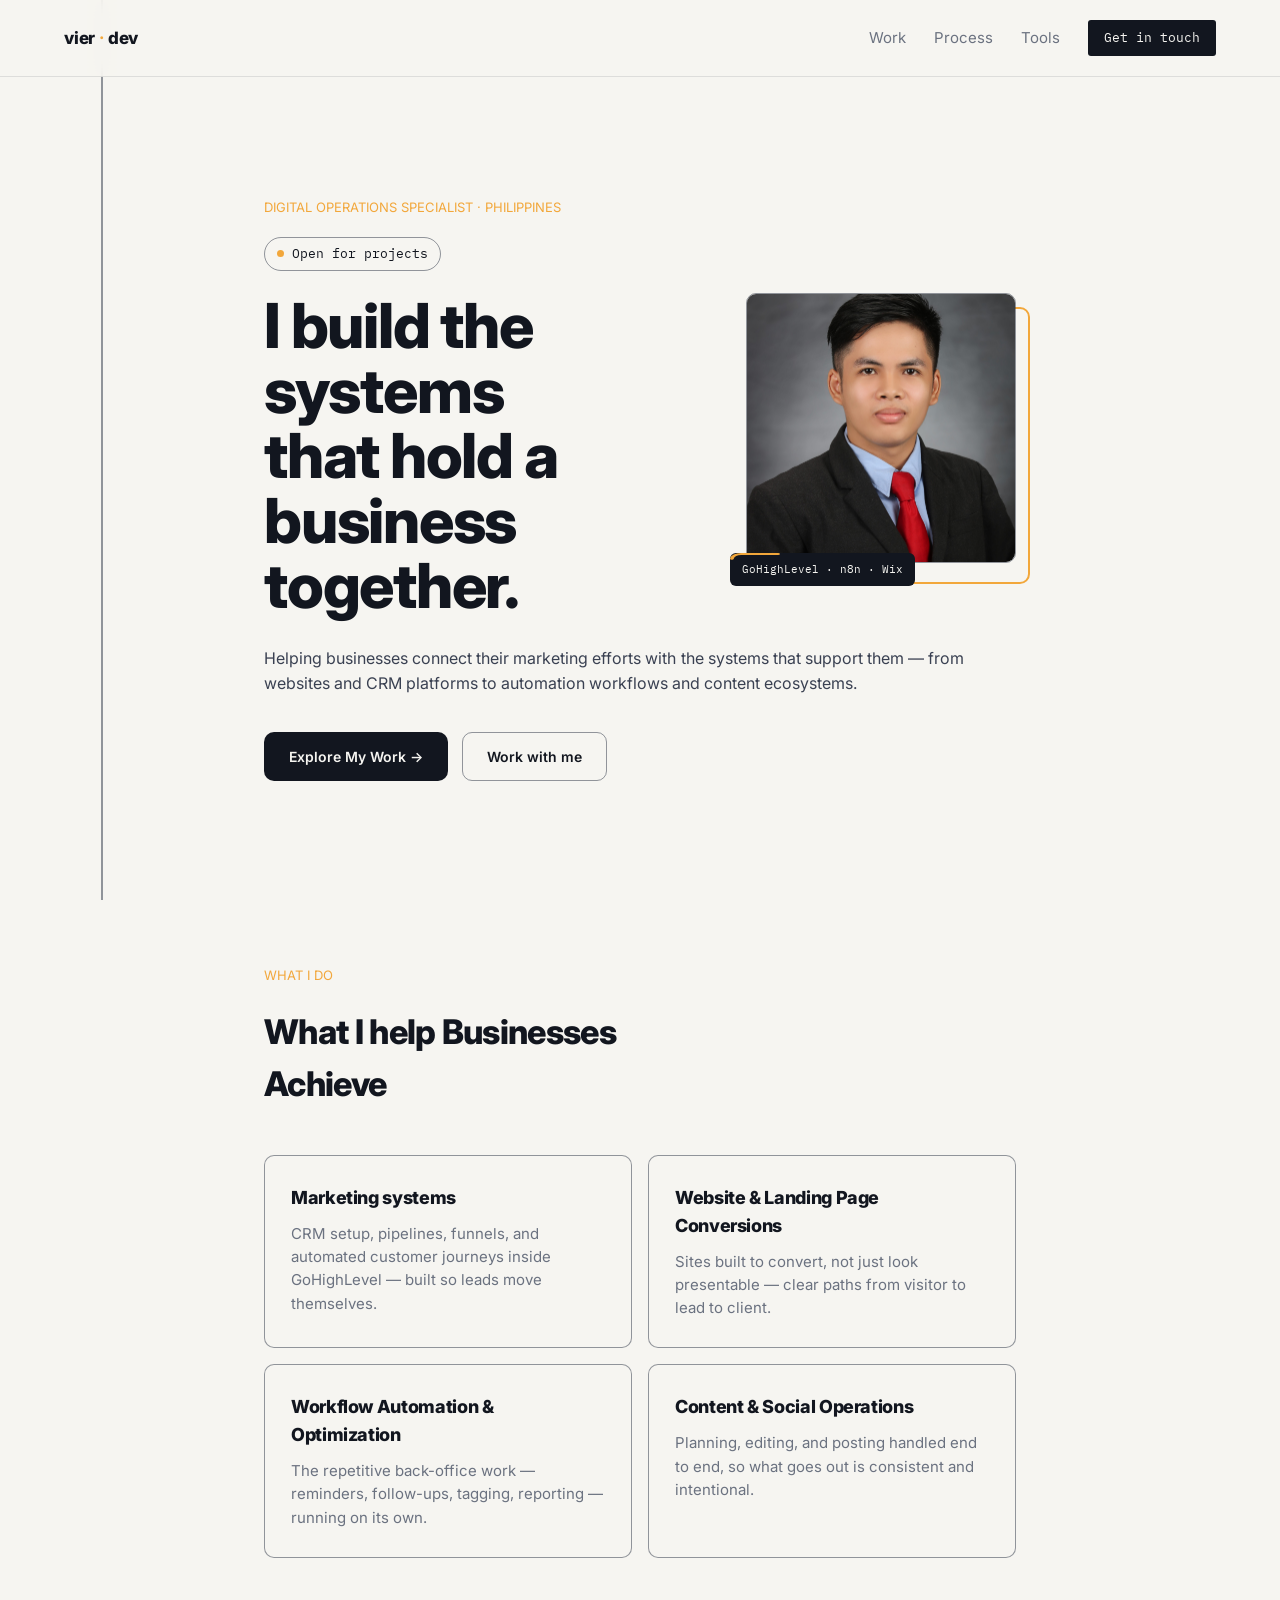
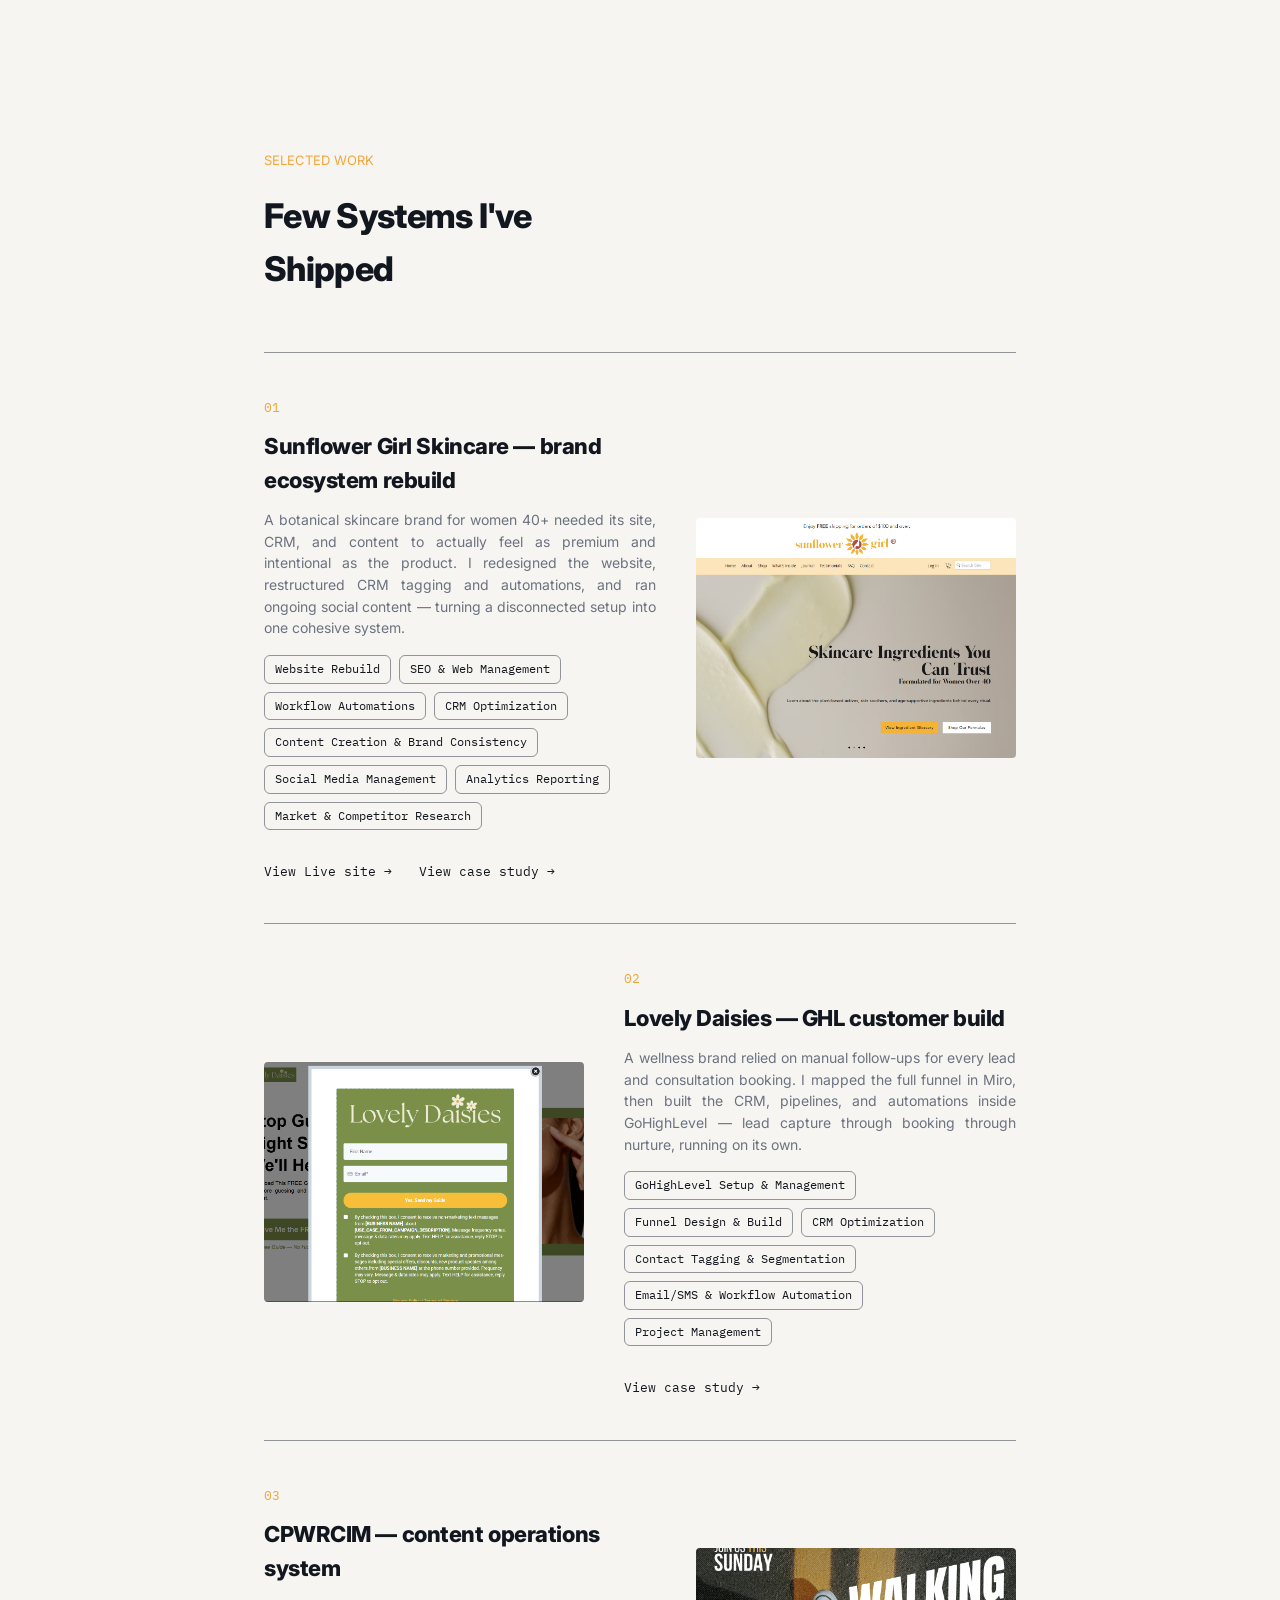
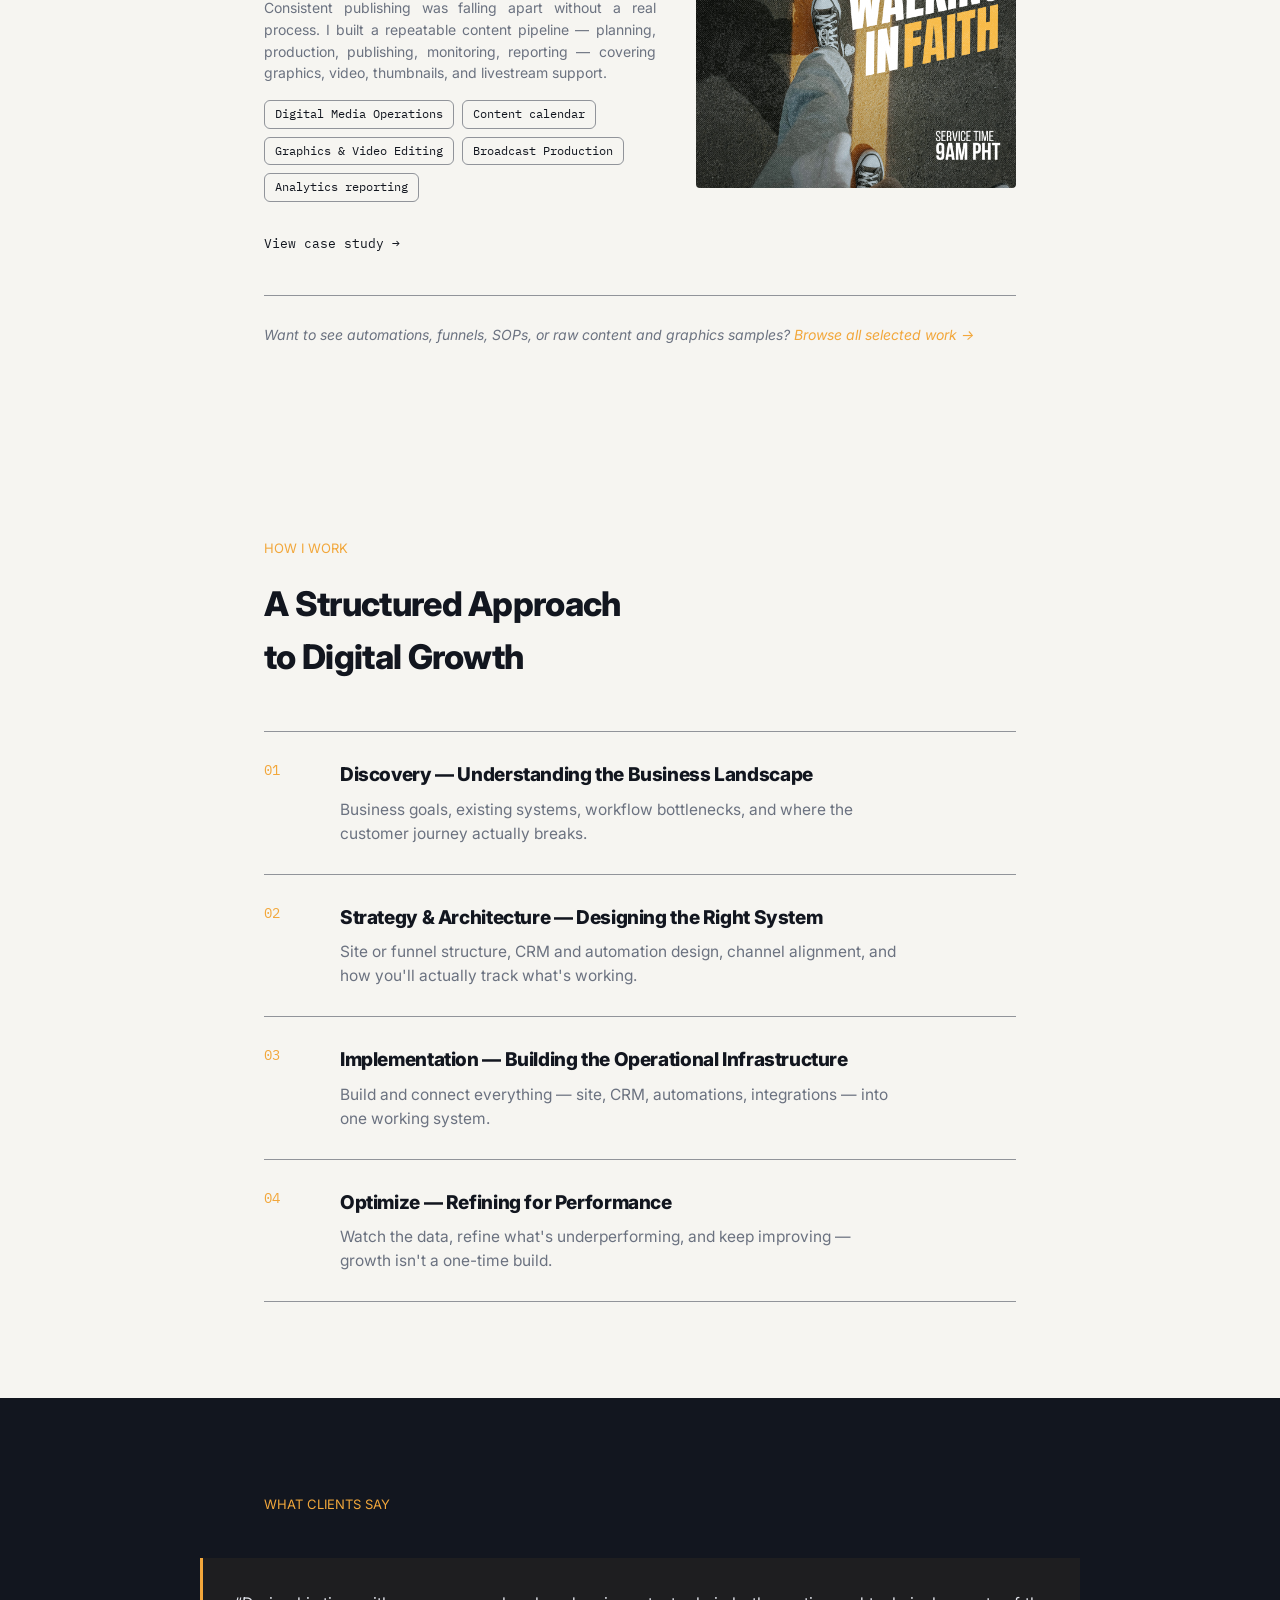
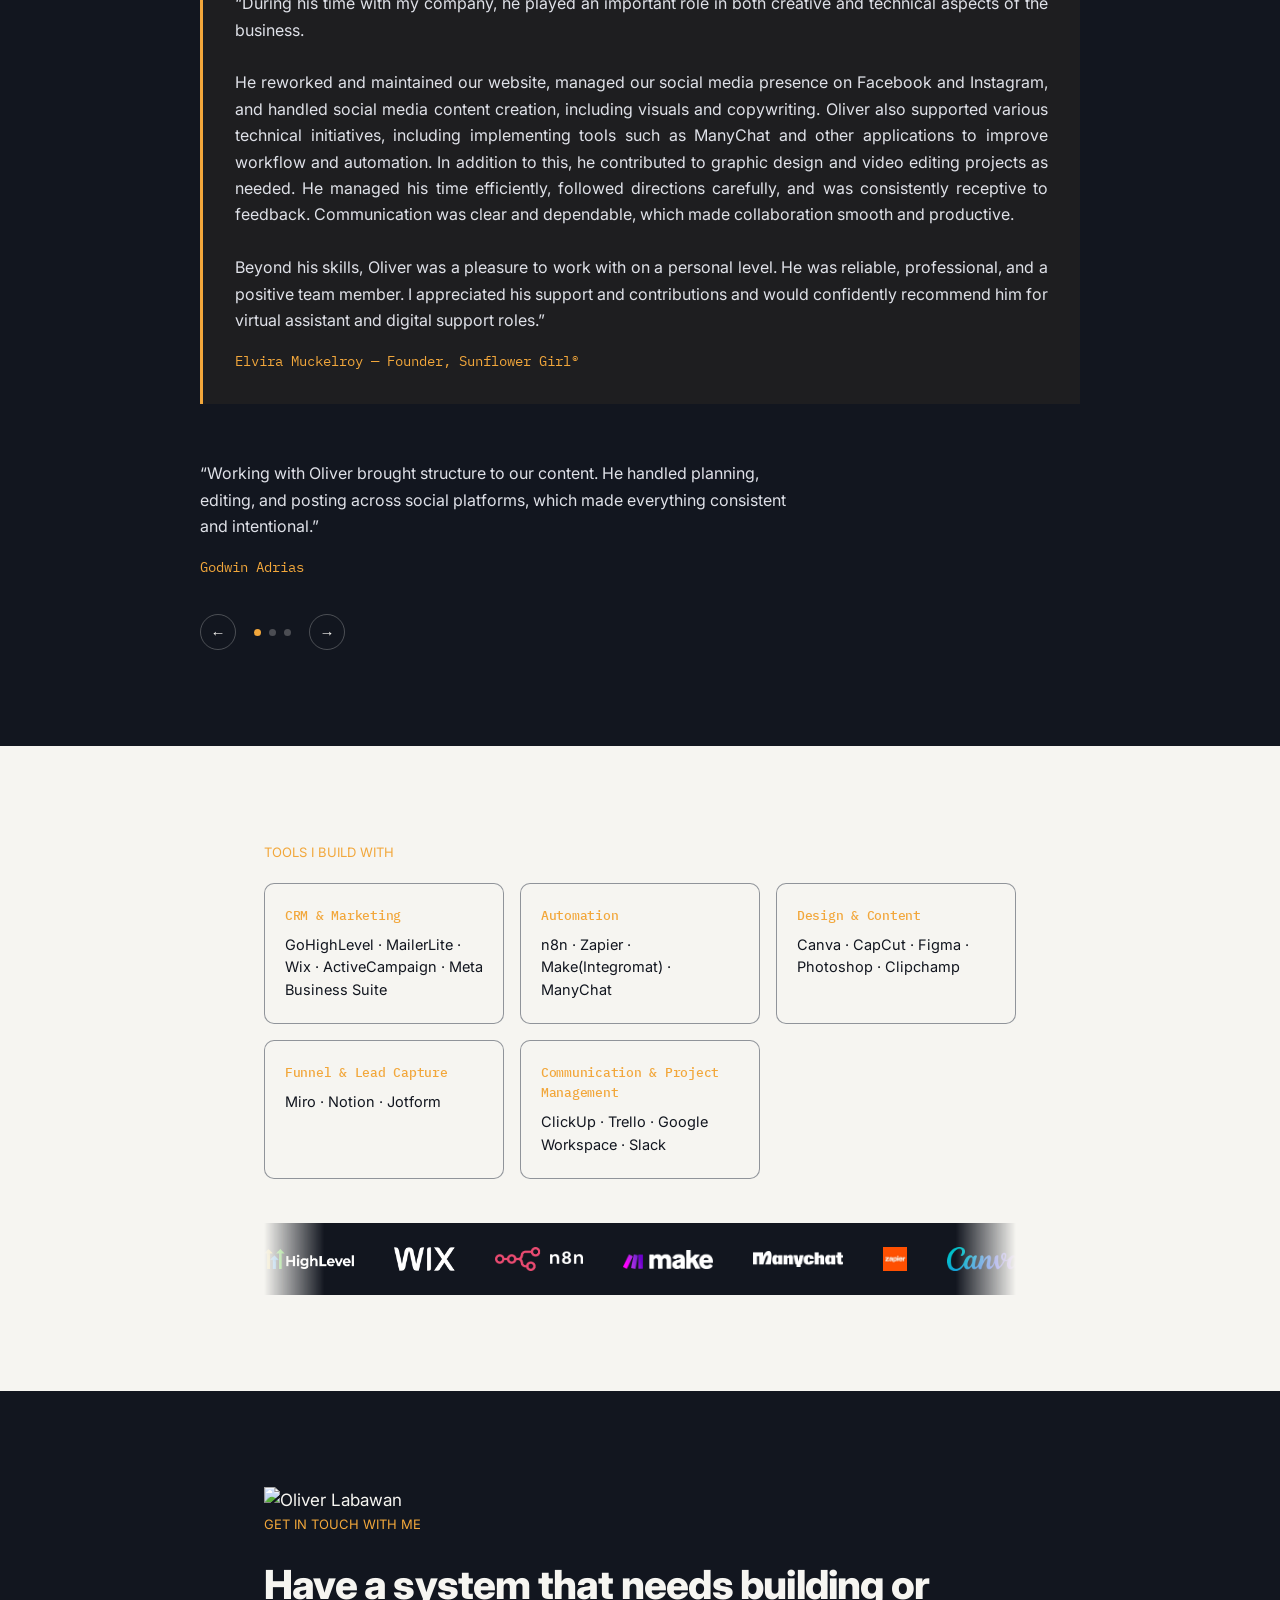
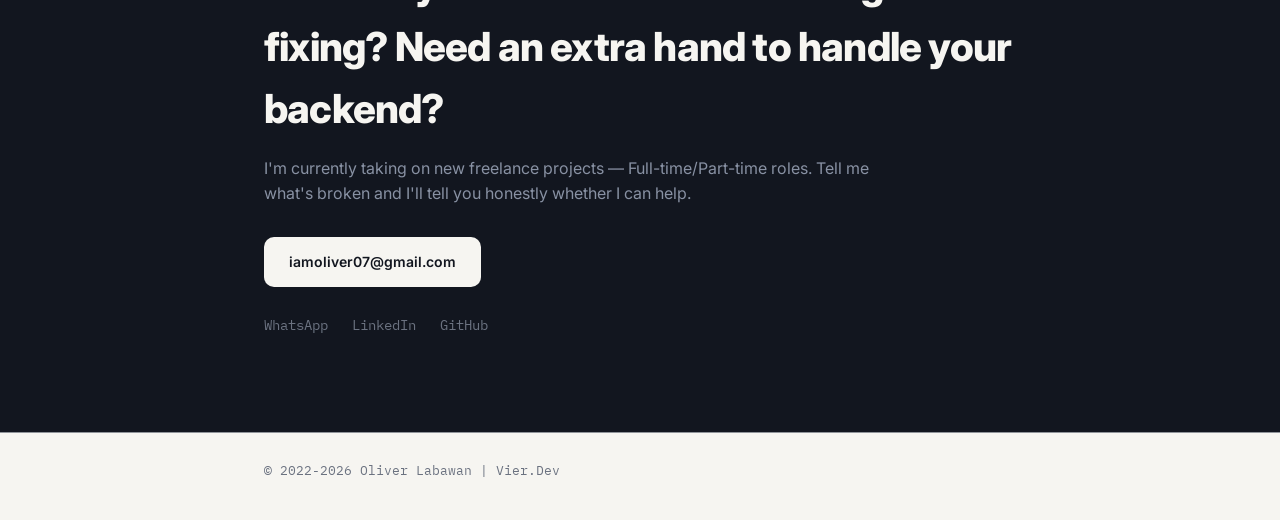
==== index.html @ bb45ee0d "Update index.html" ====
<!DOCTYPE html>
<html lang="en">
<head>
<meta charset="UTF-8">
<meta name="viewport" content="width=device-width, initial-scale=1.0">
<title>Oliver Labawan — Digital Operations & Systems Builder</title>
<meta name="description" content="I connect marketing, CRM, and automation into one working system. GoHighLevel, workflow automation, and content operations for growing businesses.">
<link rel="preconnect" href="https://fonts.googleapis.com">
<link rel="preconnect" href="https://fonts.gstatic.com" crossorigin>
<link href="https://fonts.googleapis.com/css2?family=IBM+Plex+Mono:wght@400;500&family=Inter:wght@400;500;600;700;800&display=swap" rel="stylesheet">
<link rel="stylesheet" href="styles.css">
<link rel="icon" type="image/png" href="images/favicon.ico">
</head>
<body>

<div class="rail" aria-hidden="true"><div class="rail-fill" id="railFill"></div></div>

<header class="topbar">
  <div>  
    <!-- <img class="topbar-photo" src="images/Photo.jpg" alt="Oliver Labawan"> -->
    <a href="#top" class="wordmark"> vier <span><b>·</b></span> dev </a>
  </div>
  <nav class="topnav">
    <a href="#work">Work</a>
    <a href="#process">Process</a>
    <a href="#tools">Tools</a>
    <a href="#contact" class="nav-cta">Get in touch</a>
  </nav>
</header>

<main id="top">

  <!-- ============ HERO ============ -->
   <section class="hero">
    <p class="tag">DIGITAL OPERATIONS SPECIALIST · PHILIPPINES</p>
    <div class="status-badge"><span class="status-dot"></span> Open for projects</div>
 
    <div class="hero-top">
      <h1>I build the systems<br>that hold a business<br>together.</h1>
      <div class="hero-photo-wrap">
        <img class="hero-photo" src="images/Photo.jpg" alt="Oliver Labawan">
        <div class="hero-badge">
          <svg class="badge-ring" viewBox="0 0 100 32" preserveAspectRatio="none">
            <rect x="1" y="1" width="98" height="30" rx="5" ry="5"/>
          </svg>
          GoHighLevel · n8n · Wix
        </div>
      </div>
    </div>
 
    <p class="hero-sub" style="text-align: justify;">
      Helping businesses connect their marketing efforts with the systems that support them — 
      from websites and CRM platforms to automation workflows and content ecosystems.
    </p>
    <div class="hero-actions">
      <a href="#work" class="btn btn-primary">Explore My Work → </a>
      <a href="#contact" class="btn btn-ghost">Work with me</a>
    </div>
  </section>

  <!-- ============ WHAT I DO ============ -->
  <section class="services reveal" id="services">
    <p class="tag">WHAT I DO</p>
    <h2>What I help Businesses Achieve</h2>
    <div class="service-grid">
      <div class="service">
        <h3>Marketing systems</h3>
        <p>CRM setup, pipelines, funnels, and automated customer journeys inside GoHighLevel — built so leads move themselves.</p>
      </div>
      <div class="service">
        <h3>Website & Landing Page Conversions</h3>
        <p>Sites built to convert, not just look presentable — clear paths from visitor to lead to client.</p>
      </div>
      <div class="service">
        <h3>Workflow Automation & Optimization</h3>
        <p>The repetitive back-office work — reminders, follow-ups, tagging, reporting — running on its own.</p>
      </div>
      <div class="service">
        <h3>Content & Social Operations</h3>
        <p>Planning, editing, and posting handled end to end, so what goes out is consistent and intentional.</p>
      </div>
    </div>
  </section>

  <!-- ============ SELECTED WORK ============ -->
  <!-- EDIT ME: swap in your real case studies. Duplicate a .case block for more. -->
  <section class="work reveal" id="work">
    <p class="tag">SELECTED WORK</p>
    <h2>Few Systems I've Shipped</h2>

    <article class="case">
      <div class="case-info">
        <span class="case-num">01</span>
        <h3>Sunflower Girl Skincare — brand ecosystem rebuild</h3>
        <p>A botanical skincare brand for women 40+ needed its site, CRM, and content to actually feel as premium and intentional as the product. I redesigned the website, restructured CRM tagging and automations, and ran ongoing social content — turning a disconnected setup into one cohesive system.</p>
        <ul class="case-meta">
          <li>Website Rebuild</li>
          <li>SEO & Web Management</li>
          <li>Workflow Automations</li>
          <li>CRM Optimization</li>
          <li>Content Creation & Brand Consistency</li>
          <li>Social Media Management</li>
          <li>Analytics Reporting</li>
          <li>Market & Competitor Research</li>
        </ul>
        <a class="case-link" href="https://www.sunflowergirl.com/" target="_blank" rel="noopener">View Live site →</a>
        <a class="case-link" href="work/sunflower-girl-skincare.html">View case study →</a>
      </div>
      <div class="case-visual" data-label="Sunflower Girl">
        <img src="images/sunflowergirl-homepage.png" alt="Sunflower Girl"></img>
    </div>
    </article>

      <article class="case reverse">
      <div class="case-info">
        <span class="case-num">02</span>
        <h3>Lovely Daisies — GHL customer build</h3>
        <p>A wellness brand relied on manual follow-ups for every lead and consultation booking. I mapped the full funnel in Miro, then built the CRM, pipelines, and automations inside GoHighLevel — lead capture through booking through nurture, running on its own.</p>
        <ul class="case-meta">
          <li>GoHighLevel Setup & Management</li>
          <li>Funnel Design & Build</li>
          <li>CRM Optimization</li>
          <li>Contact Tagging & Segmentation</li>
          <li>Email/SMS & Workflow Automation</li>
          <li>Project Management</li>
        </ul>
        <a class="case-link" href="work/lovely-daisies.html">View case study →</a>
      </div>
        <div class="case-visual" data-label="Lovely Daisies">
          <img src="../images/lovelydaisies/Landing Page Form.png" alt="Lovely Daisies"></img>
       </div>
    </article>

    <article class="case">
      <div class="case-info">
        <span class="case-num">03</span>
        <h3>CPWRCIM — content operations system</h3>
        <p>Consistent publishing was falling apart without a real process. I built a repeatable content pipeline — planning, production, publishing, monitoring, reporting — covering graphics, video, thumbnails, and livestream support.</p>
        <ul class="case-meta">
          <li>Digital Media Operations</li>
          <li>Content calendar</li>
          <li>Graphics & Video Editing</li>
          <li>Broadcast Production</li>
          <li>Analytics reporting</li>
        </ul>
        <a class="case-link" href="work/cpwrcim.html">View case study →</a>
      </div>
        <div class="case-visual" data-label="CPWRCIM">
          <img src="../images/social-media/walking-faith.png" alt="CPWRCIM"></img>
       </div>
    </article>

    <p class="case-note">Want to see automations, funnels, SOPs, or raw content and graphics samples? 
      <a href="work/work-index.html" style="color:var(--signal);">Browse all selected work →</a></p>
  </section>

  <!-- ============ PROCESS ============ -->
  <section class="process reveal" id="process">
    <p class="tag">HOW I WORK</p>
    <h2>A Structured Approach to Digital Growth</h2>
    <ol class="process-list">
      <li>
        <span class="p-num">01</span>
        <div>
          <h3>Discovery — Understanding the Business Landscape</h3>
          <p>Business goals, existing systems, workflow bottlenecks, and where the customer journey actually breaks.</p>
        </div>
      </li>
      <li>
        <span class="p-num">02</span>
        <div>
          <h3>Strategy & Architecture — Designing the Right System</h3>
          <p>Site or funnel structure, CRM and automation design, channel alignment, and how you'll actually track what's working.</p>
        </div>
      </li>
      <li>
        <span class="p-num">03</span>
        <div>
          <h3>Implementation — Building the Operational Infrastructure</h3>
          <p>Build and connect everything — site, CRM, automations, integrations — into one working system.</p>
        </div>
      </li>
      <li>
        <span class="p-num">04</span>
        <div>
          <h3>Optimize — Refining for Performance</h3>
          <p>Watch the data, refine what's underperforming, and keep improving — growth isn't a one-time build.</p>
        </div>
      </li>
    </ol>
  </section>

  <!-- ============ TESTIMONIALS ============ -->
 <section class="testimonials reveal">
    <p class="tag">WHAT CLIENTS SAY</p>
   <blockquote class="t-featured">
      <p>“During his time with my company, he played an important role in both creative and technical aspects of the business. <br><br>
            He reworked and maintained our website, managed our social media presence on Facebook and Instagram, and handled social media content creation, including visuals and copywriting. Oliver also supported various technical initiatives, including implementing tools such as ManyChat and other applications to improve workflow and automation.
            In addition to this, he contributed to graphic design and video editing projects as needed. He managed his time efficiently, followed directions carefully, and was consistently receptive to feedback. Communication was clear and dependable, which made collaboration smooth and productive.<br>
            <br>Beyond his skills, Oliver was a pleasure to work with on a personal level. He was reliable, professional, and a positive team member. I appreciated his support and contributions and would confidently recommend him for virtual assistant and digital support roles.”</p>
      <cite>Elvira Muckelroy — Founder, Sunflower Girl®</cite>
    </blockquote>
    <div class="testimonial-slider">
      <div class="testimonial-track">
        <blockquote class="t-slide">
          <p>“Working with Oliver brought structure to our content. He handled planning, editing, and posting across social platforms, which made everything consistent and intentional.”</p>
          <cite>Godwin Adrias</cite>
        </blockquote>
        <blockquote class="t-slide">
          <p>“Great job, Oliver! And I am pleased how well you communicate everything. You helped me turn a messy setup into a complete, automated system. Now we have a funnel that actually guides leads from inquiry to conversion.”</p>
          <cite>Deb Dalman</cite>
        </blockquote>
        <blockquote class="t-slide">
          <p>“I reviewed your proposed system structure and I like it! Thank you for putting your best effort into making the system the best it could.”</p>
          <cite>Darwin Estologa</cite>
        </blockquote>
      </div>
      <div class="t-controls">
        <button class="t-arrow" id="tPrev" aria-label="Previous testimonial">←</button>
        <div class="t-dots" id="tDots"></div>
        <button class="t-arrow" id="tNext" aria-label="Next testimonial">→</button>
      </div>
    </div>
  </section>

  <!-- ============ TOOLS ============ -->
  <section class="tools reveal" id="tools">
    <p class="tag">TOOLS I BUILD WITH</p>
    <div class="tools-grid">
      <div class="tool-cat">
        <h4>CRM & Marketing</h4>
        <p>GoHighLevel · MailerLite · Wix · ActiveCampaign · Meta Business Suite</p>
      </div>
      <div class="tool-cat">
        <h4>Automation</h4>
        <p>n8n · Zapier · Make(Integromat) · ManyChat</p>
      </div>
      <div class="tool-cat">
        <h4>Design & Content</h4>
        <p>Canva · CapCut · Figma · Photoshop · Clipchamp</p>
      </div>
      <div class="tool-cat">
        <h4>Funnel & Lead Capture </h4>
        <p>Miro · Notion · Jotform</p>
      </div>
      <div class="tool-cat">
        <h4>Communication & Project Management</h4>
        <p>ClickUp · Trello · Google Workspace · Slack</p>
      </div>
    </div>

    <div class="ticker" aria-hidden="true">
      <div class="ticker-track">
        
        <span><img src="../images/logos/ghl.png" alt="GoHighLevel"></span><span><img src="../images/logos/wix.png" alt="Wix"></span>
        <span><img src="../images/logos/n8n.png" alt="n8n"></span><span><img src="../images/logos/make.png" alt="Make(Integromat)"></span>
        <span><img src="../images/logos/manychat.png" alt="ManyChat"></span><span><img src="../images/logos/zapier.jpeg" alt="Zapier"></span>
        <span><img src="../images/logos/canva.png" alt="Canva"></span><span><img src="../images/logos/capcut.png" alt="CapCut"></span>
        <span><img src="../images/logos/calendly.png" alt="Calendly"></span><span class="logo-dark"><img src="../images/logos/claude.png" alt="Claude"></span>
        <span><img src="../images/logos/clickup.png" alt="ClickUp"></span><span><img src="../images/logos/clipchamp.png" alt="Clipchamp"></span>
        <span><img src="../images/logos/figma.png" alt="Figma"></span><span><img src="../images/logos/google.png" alt="Google Workspace"></span>
        <span><img src="../images/logos/hubspot.png" alt="Hubspot"></span><span><img src="../images/logos/jotform.png" alt="JotForm"></span>
        <span><img src="../images/logos/mailerlite.png" alt="MailerLite"></span><span><img src="../images/logos/meta.png" alt="Meta"></span>
        <span><img src="../images/logos/miro.png" alt="Miro"></span><span><img src="../images/logos/notion.png" alt="Notion"></span>
        <span><img src="../images/logos/photoshop.png" alt="Photoshop"></span><span><img src="../images/logos/slack.png" alt="Slack"></span>
        <span><img src="../images/logos/trello.png" alt="Trello"></span><span><img src="../images/logos/whatsapp.png" alt="WhatsApp"></span>
        <span><img src="../images/logos/airtable.svg" alt="Airtable"></span><span><img src="../images/logos/active-campaign.svg" alt="Active Campaign"></span>

        <span><img src="../images/logos/ghl.png" alt="GoHighLevel"></span><span><img src="../images/logos/wix.png" alt="Wix"></span>
        <span><img src="../images/logos/n8n.png" alt="n8n"></span><span><img src="../images/logos/make.png" alt="Make(Integromat)"></span>
        <span><img src="../images/logos/manychat.png" alt="ManyChat"></span><span><img src="../images/logos/zapier.jpeg" alt="Zapier"></span>
        <span><img src="../images/logos/canva.png" alt="Canva"></span><span><img src="../images/logos/capcut.png" alt="CapCut"></span>
        <span><img src="../images/logos/calendly.png" alt="Calendly"></span><span><img src="../images/logos/claude.png" alt="Claude"></span>
        <span><img src="../images/logos/clickup.png" alt="ClickUp"></span><span><img src="../images/logos/clipchamp.png" alt="Clipchamp"></span>
        <span><img src="../images/logos/figma.png" alt="Figma"></span><span><img src="../images/logos/google.png" alt="Google Workspace"></span>
        <span><img src="../images/logos/hubspot.png" alt="Hubspot"></span><span><img src="../images/logos/jotform.png" alt="JotForm"></span>
        <span><img src="../images/logos/mailerlite.png" alt="MailerLite"></span><span><img src="../images/logos/meta.png" alt="Meta"></span>
        <span><img src="../images/logos/miro.png" alt="Miro"></span><span><img src="../images/logos/notion.png" alt="Notion"></span>
        <span><img src="../images/logos/photoshop.png" alt="Photoshop"></span><span><img src="../images/logos/slack.png" alt="Slack"></span>
        <span><img src="../images/logos/trello.png" alt="Trello"></span><span><img src="../images/logos/whatsapp.png" alt="WhatsApp"></span>
        <span><img src="../images/logos/airtable.svg" alt="Airtable"></span><span><img src="../images/logos/active-campaign.svg" alt="Active Campaign"></span>

      </div>
    </div>
  </section>

  <!-- ============ CONTACT ============ -->
  <section class="contact reveal" id="contact">
    <div class="contact-inner">
      <div class="contact-tagline">
        <img class="contact-avatar" src="images/profile-pic.jpg" alt="Oliver Labawan">
        <p class="tag">GET IN TOUCH WITH ME</p>
      </div>
      <h2>Have a system that needs building or fixing? Need an extra hand to handle your backend?</h2>
      <p class="contact-sub">I'm currently taking on new freelance projects — Full-time/Part-time roles. Tell me what's broken and I'll tell you honestly whether I can help.</p>
       <a href="mailto:iamoliver07@gmail.com" class="btn btn-primary">iamoliver07@gmail.com</a>
      <div class="contact-links">
        <a href="https://api.whatsapp.com/send?phone=639488190648" target="_blank" rel="noopener">WhatsApp</a>
        <a href="https://www.linkedin.com/in/vier-dev" target="_blank" rel="noopener">LinkedIn</a>
        <a href="https://github.com/vier-dev" target="_blank" rel="noopener">GitHub</a>
      </div>
    </div>
  </section>
  
  

</main>

<footer class="footer">
  <p>© 2022-<span id="year"></span> Oliver Labawan | Vier.Dev </p>
</footer>

<script src="script.js"></script>
</body>
</html>
---- styles.css ----
/* ===================================================================
   TOKENS — edit these to reskin the whole site
=================================================================== */
:root{
  --ink: #12161f;
  --ink-soft: #1a2030;
  --paper: #f6f5f1;
  --line: #2c3444;
  --line-soft: rgba(44,52,68,0.5);
  --signal: #f2a73b;
  --muted: #8891a3;
  --muted-on-paper: #6b7280;

  --font-display: 'Inter', sans-serif;
  --font-mono: 'IBM Plex Mono', monospace;

  --max: 880px;
  --edge: clamp(24px, 6vw, 64px);
   --rail-left: clamp(60px, 8vw, 120px);

   --sunflower-girl: #f5b335;
   --lovely-daisies: #789c4a;
   --cpwrcim: #ff6c0e;
}

*{ box-sizing: border-box; }
html{ scroll-behavior: smooth; }
body{
  margin:0;
  background: var(--paper);
  color: var(--ink);
  font-family: var(--font-display);
  font-size: 17px;
  line-height: 1.55;
  -webkit-font-smoothing: antialiased;
}
h1,h2,h3,h4{ margin: 0; font-weight: 800; letter-spacing: -0.02em; }
p{ margin: 0; }
a{ color: inherit; text-decoration: none; }
ul,ol{ margin:0; padding:0; list-style:none; }

@media (prefers-reduced-motion: reduce){
  *{ scroll-behavior: auto !important; transition: none !important; }
}

/* ===================================================================
   PIPELINE RAIL — the signature element: a schematic line running
   down the page, standing in for the "wiring" this work is about.
=================================================================== */
.rail{
  position: fixed;
  top: 0; bottom: 0;
  width: 2px;
   left: calc(var(--edge) - 1px);
  background: var(--line-soft);
  z-index: 0;
  display: none;
  overflow: hidden;
   left: calc(var(--rail-left) - 1px);
   
}
.rail-fill{
  position: absolute;
  top: 0; left: 0; right: 0;
  height: 0%;
  background: linear-gradient(to bottom, var(--signal), transparent);
  transition: height 0.1s linear;
}
@media (min-width: 860px){ .rail{ display: block; } }

/* status badge, hero */
.status-badge{
  display: inline-flex; align-items: center; gap: 8px;
  font-family: var(--font-mono); font-size: 12.5px;
  color: var(--ink);
  border: 1px solid var(--line-soft);
  padding: 6px 12px;
  border-radius: 20px;
  margin-bottom: 22px;
}
.status-dot{
  width: 7px; height: 7px; border-radius: 50%;
  background: var(--signal);
  box-shadow: 0 0 0 0 rgba(242,167,59,0.6);
  animation: pulse 2s infinite;
}
@keyframes pulse{
  0%{ box-shadow: 0 0 0 0 rgba(242,167,59,0.5); }
  70%{ box-shadow: 0 0 0 7px rgba(242,167,59,0); }
  100%{ box-shadow: 0 0 0 0 rgba(242,167,59,0); }
}

/* scroll reveal */
.reveal{
  opacity: 0;
  transform: translateY(24px);
  transition: opacity 0.7s ease, transform 0.7s ease;
}
.reveal.is-visible{
  opacity: 1;
  transform: translateY(0);
}

/* hover motion on interactive blocks */
.service, .case-visual, .tool-cat{ transition: transform 0.25s ease, box-shadow 0.25s ease; }
.service:hover, .tool-cat:hover{ transform: translateY(-3px); }
.case-visual{ transition: transform 0.4s ease; }
.case:hover .case-visual{ transform: scale(1.02); }
.btn{ transition: transform 0.2s ease, background 0.2s ease; }
.btn:hover{ transform: translateY(-2px); }

/* ===================================================================
   TOPBAR
=================================================================== */
.topbar{
  position: sticky; top: 0; z-index: 20;
  display: flex; align-items: center; justify-content: space-between;
  padding: 20px var(--edge);
  background: rgba(246,245,241,0.88);
  backdrop-filter: blur(8px);
  border-bottom: 1px solid rgba(44,52,68,0.12);
}

.topbar-photo{
  width: 64px;
  height: 64px;
  border-radius: 10px;
  object-fit: cover;
  flex-shrink: 0;
  border: 1px solid var(--line-soft);
}

.wordmark{ font-weight: 800; font-size: 17px; letter-spacing: -0.01em; }
.wordmark span{ color: var(--signal); }
.topnav{ display: flex; align-items: center; gap: 28px; font-size: 15px; }
.topnav a:not(.nav-cta){ color: var(--muted-on-paper); }
.topnav a:hover{ color: var(--ink); }
.nav-cta{
  padding: 8px 16px;
  background: var(--ink);
  color: var(--paper) !important;
  border-radius: 3px;
  font-family: var(--font-mono);
  font-size: 13px;
}
@media (max-width: 640px){
  .topnav a:not(.nav-cta){ display:none; }
}

main{ position: relative; z-index: 1; }
section{ max-width: var(--max); margin: 0 auto; padding: 96px var(--edge); }

.tag{
  font-family: var(--font-display);
  font-size: 13px;
  color: var(--signal);
  margin: 0 0 20px;
}

/* ===================================================================
   HERO
=================================================================== */
.hero{ padding-top: 120px; padding-bottom: 88px; }
.hero h1{
  font-size: clamp(38px, 6vw, 62px);
  line-height: 1.05;
  max-width: 14ch;
}
.hero-top{
  display: flex;
  align-items: flex-start;
  justify-content: space-between;
  gap: 32px;
  position: relative;
}
.hero-photo-wrap{
  position: relative;
  flex-shrink: 0;
}
.hero-photo-wrap::before{
  content: '';
  position: absolute;
  inset: 14px -14px -14px 14px;
  border: 2px solid var(--signal);
  border-radius: 10px;
  z-index: 1;
}

.hero-badge{
  position: absolute;
  bottom: -16px; left: -16px;
  background: var(--ink);
  color: var(--paper);
  font-family: var(--font-mono);
  font-size: 11px;
  padding: 8px 12px;
  border-radius: 6px;
  z-index: 3;
  white-space: nowrap;
  overflow: visible;
}
.badge-ring{
  position: absolute;
  inset: 0;
  width: 100%;
  height: 100%;
  pointer-events: none;
}
.badge-ring rect{
  fill: none;
  stroke: var(--signal);
  stroke-width: 2;
  stroke-linecap: round;
  stroke-dasharray: 20 220; /* short bright segment, long gap */
  stroke-dashoffset: 0;
  animation: chase 3s linear infinite;
}
@keyframes chase{
  to{ stroke-dashoffset: -240; } /* negative = travels clockwise around the rect */
}
@media (prefers-reduced-motion: reduce){
  .badge-ring rect{ animation: none; }
}

.hero-photo{
  width: 270px;
  height: 270px;
  border-radius: 10px;
  object-fit: cover;
  flex-shrink: 0;
  border: 1px solid var(--line-soft);
  position: relative;
  z-index: 2;
}
@media (max-width: 640px){
  .hero-top{ flex-direction: column-reverse; align-items: flex-start; }
  .hero-photo{ width: 140px; height: 140px; }
}

.hero-sub{
  margin-top: 28px;
  max-width: 70ch;
  font-size: 16px;
  color: #3a4152;
}

.hero-actions{ display: flex; gap: 14px; margin-top: 36px; flex-wrap: wrap; }

.btn{
  display: inline-block;
  padding: 13px 24px;
  border-radius: 10px;
  font-size: 14px;
  font-weight: 600;
  border: 1px solid transparent;
}
.btn-primary{ background: var(--ink); color: var(--paper); }
.btn-primary:hover{ background: var(--ink-soft); }
.btn-ghost{ border-color: var(--line-soft); color: var(--ink); }
.btn-ghost:hover{ border-color: var(--signal); }
.btn-large{ font-size: 16px; padding: 16px 30px; }

/* ===================================================================
   SERVICES
=================================================================== */
.services h2{ font-size: clamp(26px, 3.4vw, 34px); max-width: 16ch; margin-bottom: 44px; }
.service-grid{
  display: grid;
  grid-template-columns: repeat(2, 1fr);
  gap: 16px;
  background: none;
  border: none;
}
.service{ background: var(--paper); border: 1px solid var(--line-soft) ; border-radius: 10px; padding: 28px 26px; transition: border-color 0.3s ease;}
.service h3{ font-size: 18px; margin-bottom: 10px; }
.service p{ color: var(--muted-on-paper); font-size: 15px; }
@media (max-width: 640px){ .service-grid{ grid-template-columns: 1fr; } }


/* ===================================================================
   WORK / CASE STUDIES
=================================================================== */
.work h2{ font-size: clamp(26px, 3.4vw, 34px); margin-bottom: 56px; max-width: 16ch; }
.case{
  display: grid;
  grid-template-columns: 1.1fr 0.9fr;
  gap: 40px;
  align-items: center;
  padding: 40px 0;
  border-top: 1px solid var(--line-soft);
}
.case:last-of-type{ border-bottom: 1px solid var(--line-soft); }
.case.reverse{ direction: rtl; }
.case.reverse > *{ direction: ltr; }
.case-num{ font-family: var(--font-mono); color: var(--signal); font-size: 13px; }
.case-info h3{ font-size: 22px; margin: 10px 0 12px; }
.case-info p{ color: var(--muted-on-paper); font-size: 14px; margin-bottom: 16px; text-align: justify; }
.case-meta{ display: flex; flex-wrap: wrap; gap: 8px; }
.case-meta li{
  font-family: var(--font-mono);
  font-size: 12px;
  color: var(--ink);
  border: 1px solid var(--line-soft);
  padding: 4px 10px;
  border-radius: 6px;
}

.case-meta li:hover{
  border: 1px solid var(--signal);
}

.case-visual{
  aspect-ratio: 4/3;
  background: var(--ink);
  border-radius: 4px;
  position: relative;
  overflow: hidden;
   display: block ; 
}

.case-visual::before{
  content: attr(data-label);
  position: absolute; bottom: 14px; left: 16px;
  font-family: var(--font-mono);
  font-size: 12px;
  color: var(--muted);
   max-width: 100%;
}
.case-visual img{
  width: 100%;
  height: 100%;
  object-fit: cover;
  display: block;
}
.case-visual::after{
  content: '';
  position: absolute; inset: 0;
  background-image:
    linear-gradient(rgba(242,167,59,0.12) 1px, transparent 1px),
    linear-gradient(90deg, rgba(242,167,59,0.12) 1px, transparent 1px);
  background-size: 28px 28px;
}

.case-visual:has(img)::before,
.case-visual:has(img)::after{
  display: none;
}

/* EDIT: replace .case-visual divs in HTML with <img> tags once you have real screenshots */
@media (max-width: 720px){
  .case, .case.reverse{ grid-template-columns: 1fr; direction: ltr; }
  .case-visual{ order: -1; }
}
.case-note{ margin-top: 28px; color: var(--muted-on-paper); font-size: 14px; font-style: italic; }
.case-link{ display: inline-block; font-family: var(--font-mono); font-size: 13px; color: var(--ink); margin-top: 32px; margin-right: 22px; }
.case-link:hover{ text-decoration: underline; color: var(--signal);}

/* Media grids for samples*/

.media-grid{ 
   display: grid; 
   grid-template-columns: repeat(3, 1fr); 
   gap: 16px; 
   margin: 24px 0 60px; 
}

.media-item{ position: relative; display: block; }
.media-item .case-visual{ aspect-ratio: 4/3; }
.media-item.video .play-icon{
  position: absolute; top: 50%; left: 50%;
  transform: translate(-50%, -50%);
  width: 44px; height: 44px;
  display: flex; align-items: center; justify-content: center;
  background: rgba(18,22,31,0.75);
  color: var(--paper);
  border-radius: 50%;
  font-size: 14px;
}

@media (max-width: 640px){
  .media-grid{ grid-template-columns: repeat(2, 1fr); }
}

.thumb-row{
  max-width: var(--max);
  margin: 0 auto 16px;
  padding: 0 var(--edge);
  display: grid;
  grid-template-columns: 1fr 1fr;
  gap: 16px;
}
.thumb-row .case-visual{ aspect-ratio: 16/9; }

@media (max-width: 640px){
  .thumb-row{ grid-template-columns: 1fr; }
}

/* ===================================================================
   PROCESS
=================================================================== */
.process h2{ font-size: clamp(26px, 3.4vw, 34px); margin-bottom: 48px; max-width: 16ch; }
.process-list li{
  display: grid;
  grid-template-columns: 56px 1fr;
  gap: 20px;
  padding: 28px 0;
  border-top: 1px solid var(--line-soft);
}
.process-list li:last-child{ border-bottom: 1px solid var(--line-soft); }
.p-num{ font-family: var(--font-mono); color: var(--signal); font-size: 14px; }
.process-list h3{ font-size: 19px; margin-bottom: 8px; }
.process-list p{ color: var(--muted-on-paper); font-size: 15.5px; max-width: 56ch; }

/* ===================================================================
   TESTIMONIALS
=================================================================== */
.testimonials{ background: var(--ink); color: var(--paper); max-width: 100%; padding-left: 0; padding-right: 0; }
.testimonials .tag{ max-width: var(--max); margin: 0 auto 44px; padding: 0 var(--edge); }

/* featured testimonial — pulled out of the slider */
.t-featured{
  max-width: var(--max); margin: 0 auto 56px; padding: 32px;
  border-left: 3px solid var(--signal);
  background: rgba(242,167,59,0.05);
}
.t-featured p{ font-size: 16px; line-height: 1.65; color: #dfe1e8; max-width: 90ch; margin: 0; text-align: justify; }
.t-featured cite{
  display: block; margin-top: 18px;
  font-family: var(--font-mono); font-style: normal; font-size: 13.5px; color: var(--signal);
}
@media (max-width: 640px){
  .t-featured{ padding: 24px; }
  .t-featured p{ font-size: 15px; }
}

/* testimonial slider */
.testimonial-slider{ max-width: var(--max); margin: 0 auto; overflow: hidden; }
.testimonial-track{
  display: flex;
  width: calc(100% * var(--slide-count, 3));
  transition: transform 0.5s ease;
}
.t-slide{
  min-width: calc(100% / var(--slide-count, 3));
  box-sizing: border-box;
  padding-right: 40px;
  margin: 0;
}
.t-slide p{ font-size: 16px; line-height: 1.65; color: #dfe1e8; max-width: 60ch; }
.t-slide cite{
  display: block; margin-top: 18px;
  font-family: var(--font-mono); font-style: normal; font-size: 13.5px; color: var(--signal);
}
.t-controls{
  display: flex; align-items: center; gap: 18px;
  margin-top: 36px;
}
.t-arrow{
  width: 36px; height: 36px;
  border-radius: 50%;
  border: 1px solid rgba(246,245,241,0.25);
  background: transparent;
  color: var(--paper);
  cursor: pointer;
  font-size: 15px;
  transition: background 0.2s ease, border-color 0.2s ease;
}
.t-arrow:hover{ background: rgba(246,245,241,0.1); border-color: var(--signal); }
.t-dots{ display: flex; gap: 8px; }
.t-dot{
  width: 7px; height: 7px; border-radius: 50%;
  background: rgba(246,245,241,0.25);
  cursor: pointer; border: none; padding: 0;
  transition: background 0.2s ease;
}
.t-dot.active{ background: var(--signal); }


/* lightbox */
.lightbox{
  position: fixed; inset: 0;
  background: rgba(18,22,31,0.92);
  display: flex; align-items: center; justify-content: center;
  padding: 40px;
  opacity: 0; visibility: hidden;
  transition: opacity 0.25s ease;
  z-index: 100;
}
.lightbox.is-open{ opacity: 1; visibility: visible; }
.lightbox img{
  max-width: 100%; max-height: 100%;
  border-radius: 6px;
  box-shadow: 0 20px 60px rgba(0,0,0,0.4);
}
.lightbox-close{
  position: fixed; top: 24px; right: 24px;
  width: 40px; height: 40px;
  border-radius: 50%;
  border: 1px solid rgba(246,245,241,0.25);
  background: transparent;
  color: var(--paper);
  font-size: 16px;
  cursor: pointer;
  transition: background 0.2s ease;
}
.lightbox-close:hover{ background: rgba(246,245,241,0.1); }


/* image slider (reused on category pages, e.g. automations.html) */
.img-slider{ overflow: hidden; }
.img-track{
  display: flex;
  width: calc(100% * var(--slide-count, 3));
  transition: transform 0.5s ease;
}
.img-slide{
  min-width: calc(100% / var(--slide-count, 3));
  box-sizing: border-box;
  padding-right: 24px;
  margin: 0;
}
.img-slide .case-visual{ aspect-ratio: 16/9; }
.img-slide figcaption{
  margin-top: 12px;
  font-size: 14px;
  color: var(--muted-on-paper);
}
.img-slider .t-controls{ margin-top: 20px; }
.img-slider .t-arrow, .img-slider .t-dot{
  border-color: var(--line-soft);
  color: var(--ink);
}
.img-slider .t-arrow:hover{ background: rgba(44,52,68,0.06); border-color: var(--signal); }
.img-slider .t-dot{ background: rgba(44,52,68,0.2); }
.img-slider .t-dot.active{ background: var(--signal); }


/* ===================================================================
   TOOLS
=================================================================== */

.tools h2{ display:none; }
.tools-grid{display: grid; grid-template-columns: repeat(auto-fit, minmax(220px, 1fr)); gap: 16px; background: none; border: none;}

/*.tools{ background: var(--ink); color: var(--paper); max-width: 100%; padding-left: 0; padding-right: 0; }*/


.tool-cat{ background: var(--paper); border: 1px solid var(--line-soft); border-radius: 10px; padding: 22px 20px; }
.tool-cat h4{ font-size: 13px; font-family: var(--font-mono); color: var(--signal); margin-bottom: 8px; font-weight: 500; }
.tool-cat p{ font-size: 14.5px; color: var(--ink); }
@media (max-width: 720px){ .tools-grid{ grid-template-columns: 1fr 1fr; } }


/* tools ticker */
.ticker{
  margin-top: 44px;
  overflow: hidden;
  background: var(--ink);
  border-top: none;
  border-bottom: none;
  padding: 24px 0;
  -webkit-mask-image: linear-gradient(to right, transparent, black 8%, black 92%, transparent);
  mask-image: linear-gradient(to right, transparent, black 8%, black 92%, transparent);
}

.ticker-track{
  display: flex;
  gap: 40px;
  width: max-content;
  animation: scroll-left 26s linear infinite;
}

.ticker-track span{
   display: inline-flex;
  align-items: center;
  height: 24px;
}

.ticker-track span img{
  height: 24px;
  max-width: 90px;
  width: auto;
  object-fit: contain;
  display: block;
}

@keyframes scroll-left{
  from{ transform: translateX(0); }
  to{ transform: translateX(-50%); }
}
@media (prefers-reduced-motion: reduce){
  .ticker-track{ animation: none; }
}


/* ===================================================================
   CONTACT
=================================================================== */
.contact{ 
   background: var(--ink);
   color: var(--paper);
   max-width: 100%;
   padding-left: 0;
   padding-right: 0;
   text-align: left;
   padding-top: 96px;
   padding-bottom: 96px; 
}

.contact-inner{
   max-width: var(--max);
   margin: 0 auto;
   padding: 0 var(--edge);
}

.contact h2{ 
   font-size: clamp(28px, 4vw, 40px);
   max-width: var(--max); 
   margin-bottom: 16px; 
   color: var(--paper);
}

.contact-sub{ 
   max-width: 62ch; 
   color: var(--muted); 
   font-size: 16px; 
   margin-bottom: 32px; 
}

.contact-links{ display: flex; gap: 24px; margin-top: 28px; font-family: var(--font-mono); font-size: 13.5px; } 
.contact-links a{ color: var(--muted-on-paper); } 
.contact-links a:hover{ color: var(--signal); }

.contact .btn-primary{
  background: var(--paper);
  color: var(--ink);
}
.contact .btn-primary:hover{
  background: var(--signal);
}

.contact-actions{ display: flex; gap: 14px; margin-top: 36px; flex-wrap: wrap; }

.contact-primary{ background: var(--paper); color: var(--ink); }
.contact-primary:hover{ background: var(--signal); }
.contact-ghost{ border-color: var(--paper); color: var(--paper); }
.contact-ghost:hover{ border-color: var(--signal); }

/* ===================================================================
   FOOTER
=================================================================== */

.footer{
  padding: 28px 0 40px;
  border-top: 1px solid var(--line-soft);
}
.footer p{
  max-width: var(--max);
  margin: 0 auto;
  padding: 0 var(--edge);
  font-family: var(--font-mono);
  font-size: 12.5px;
  color: var(--muted-on-paper);
}
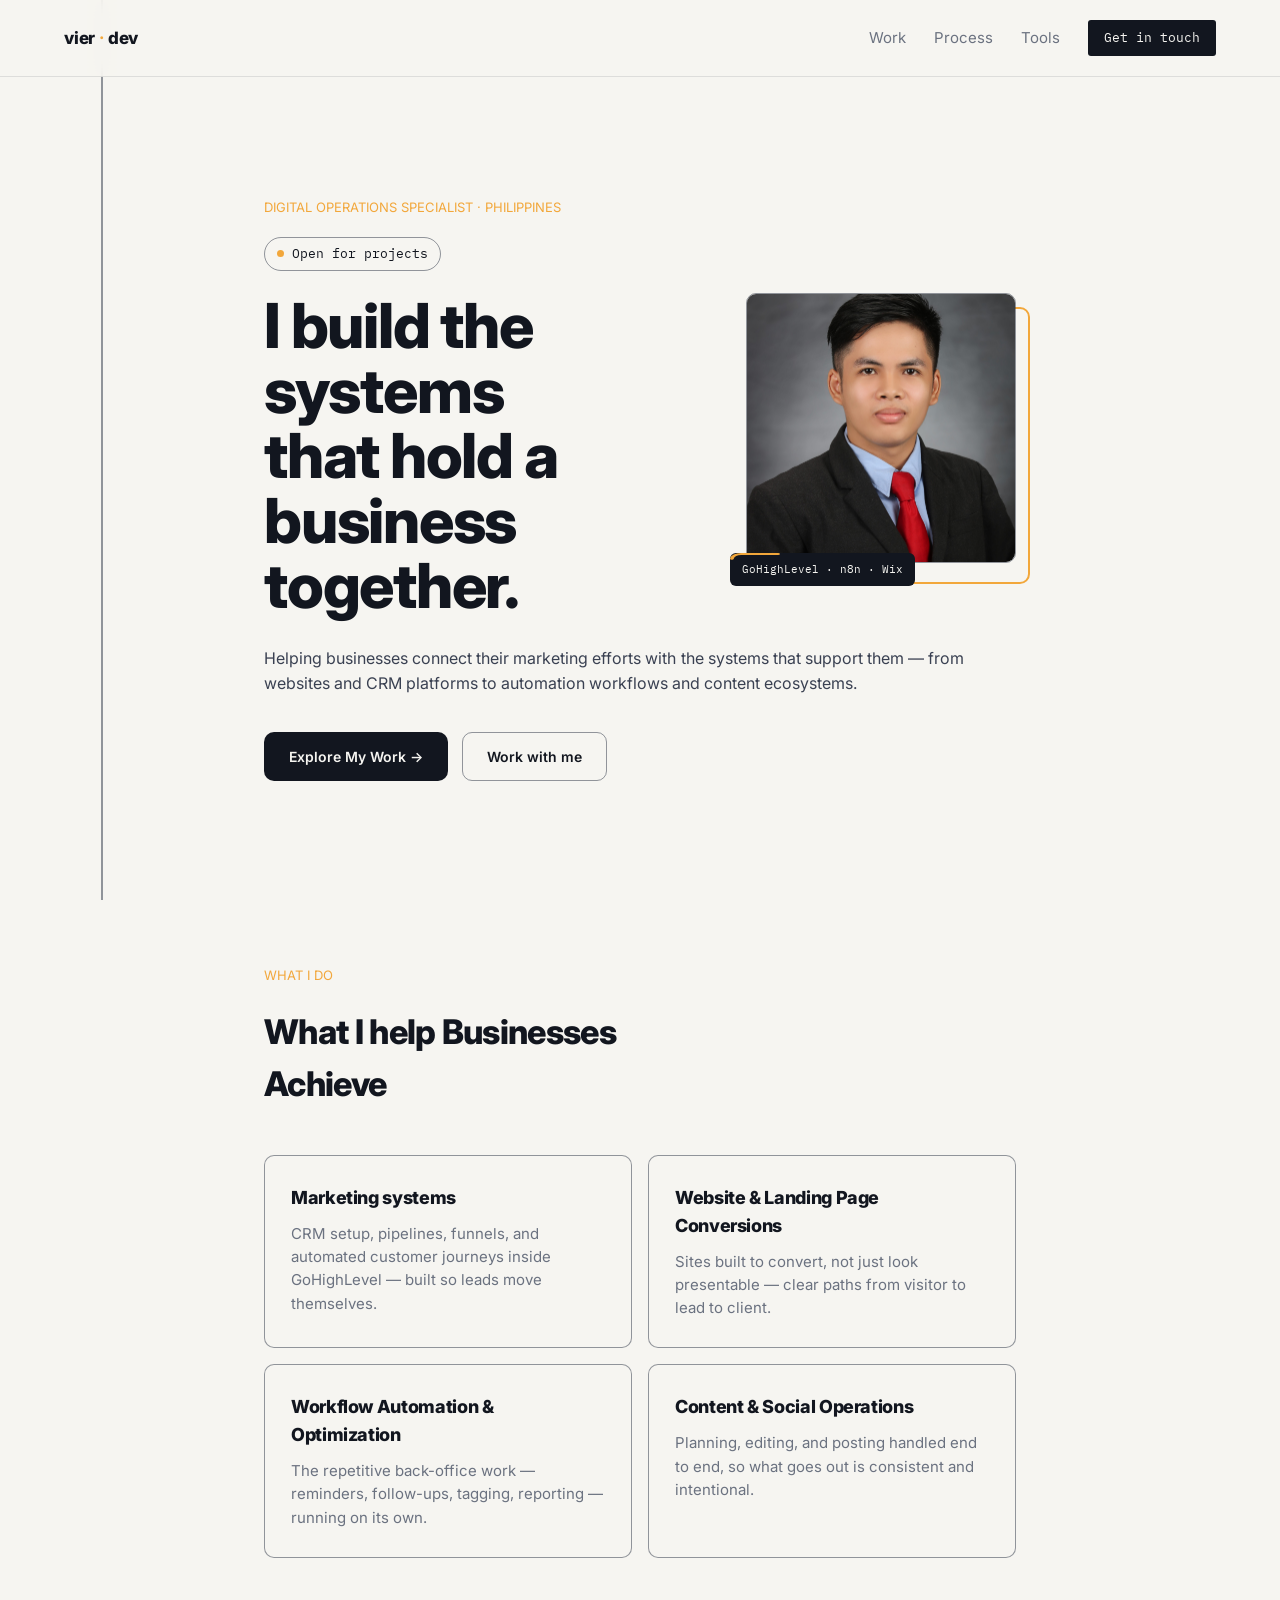
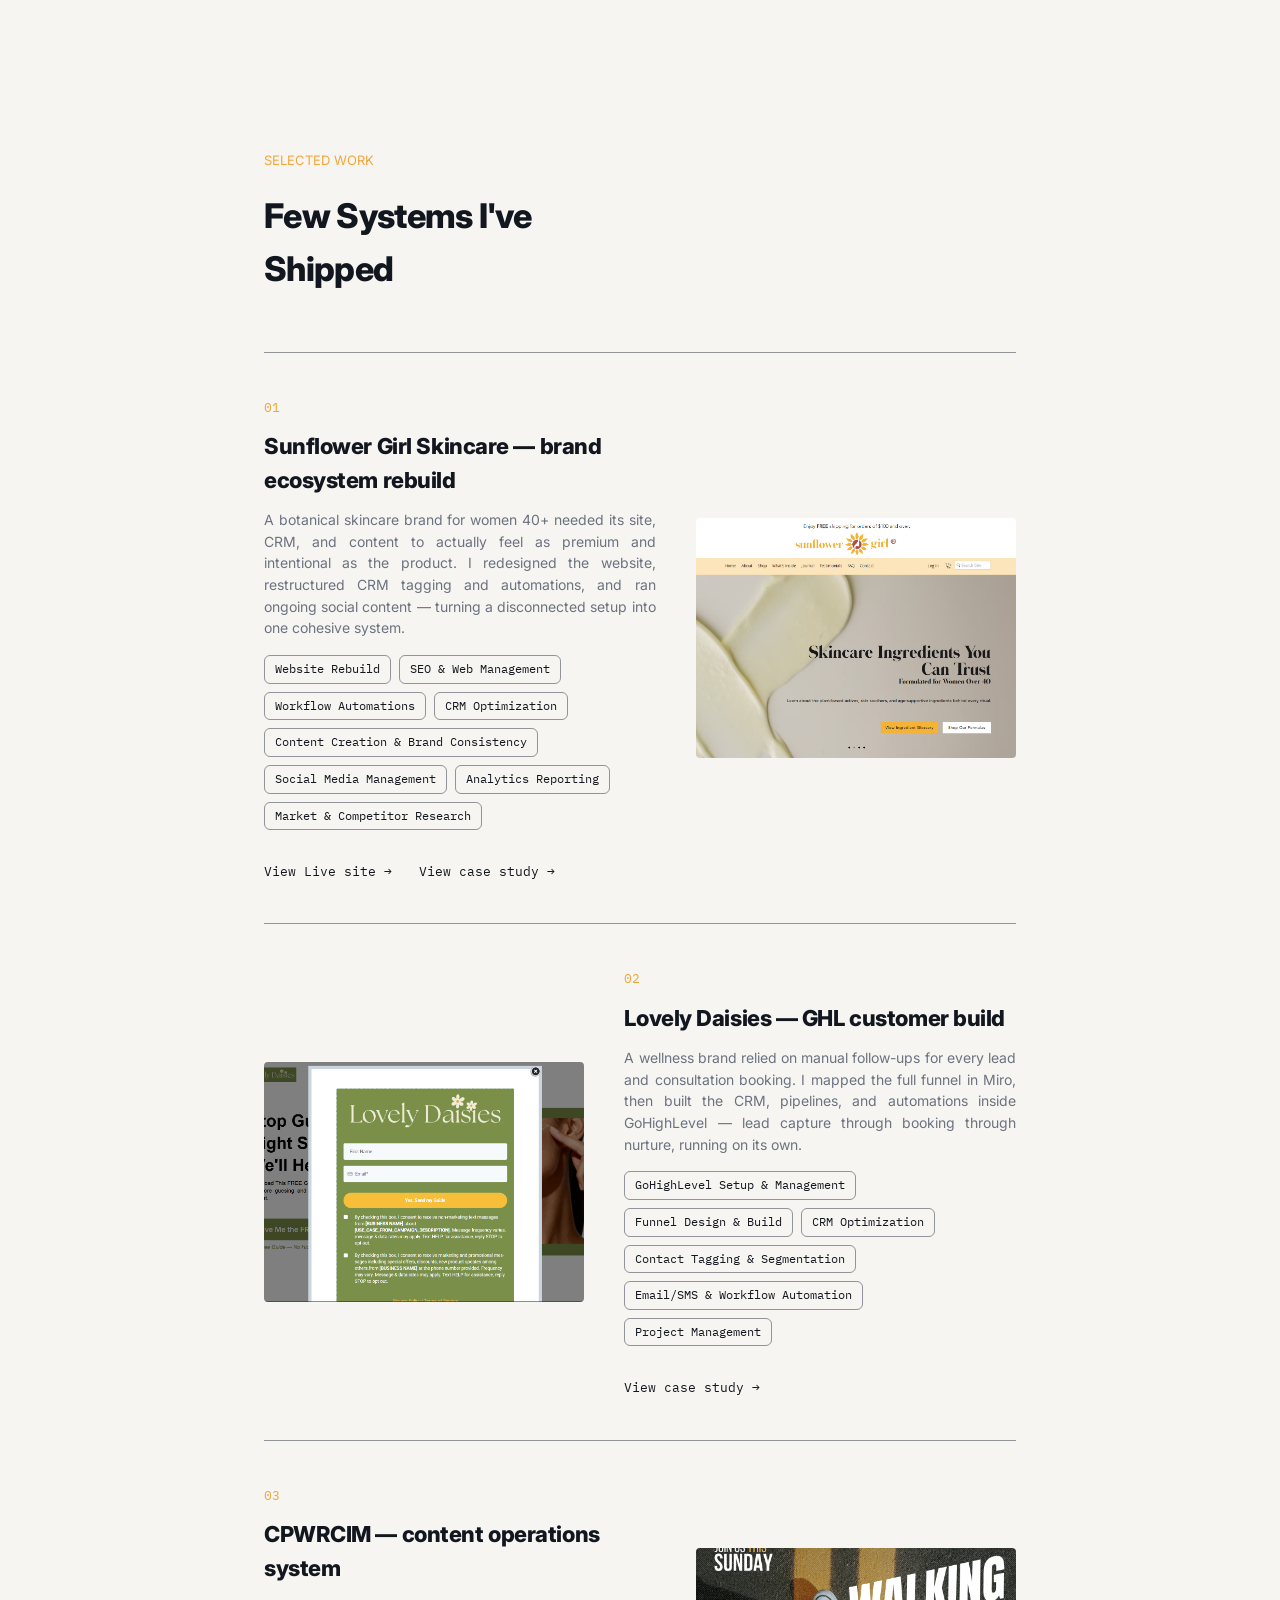
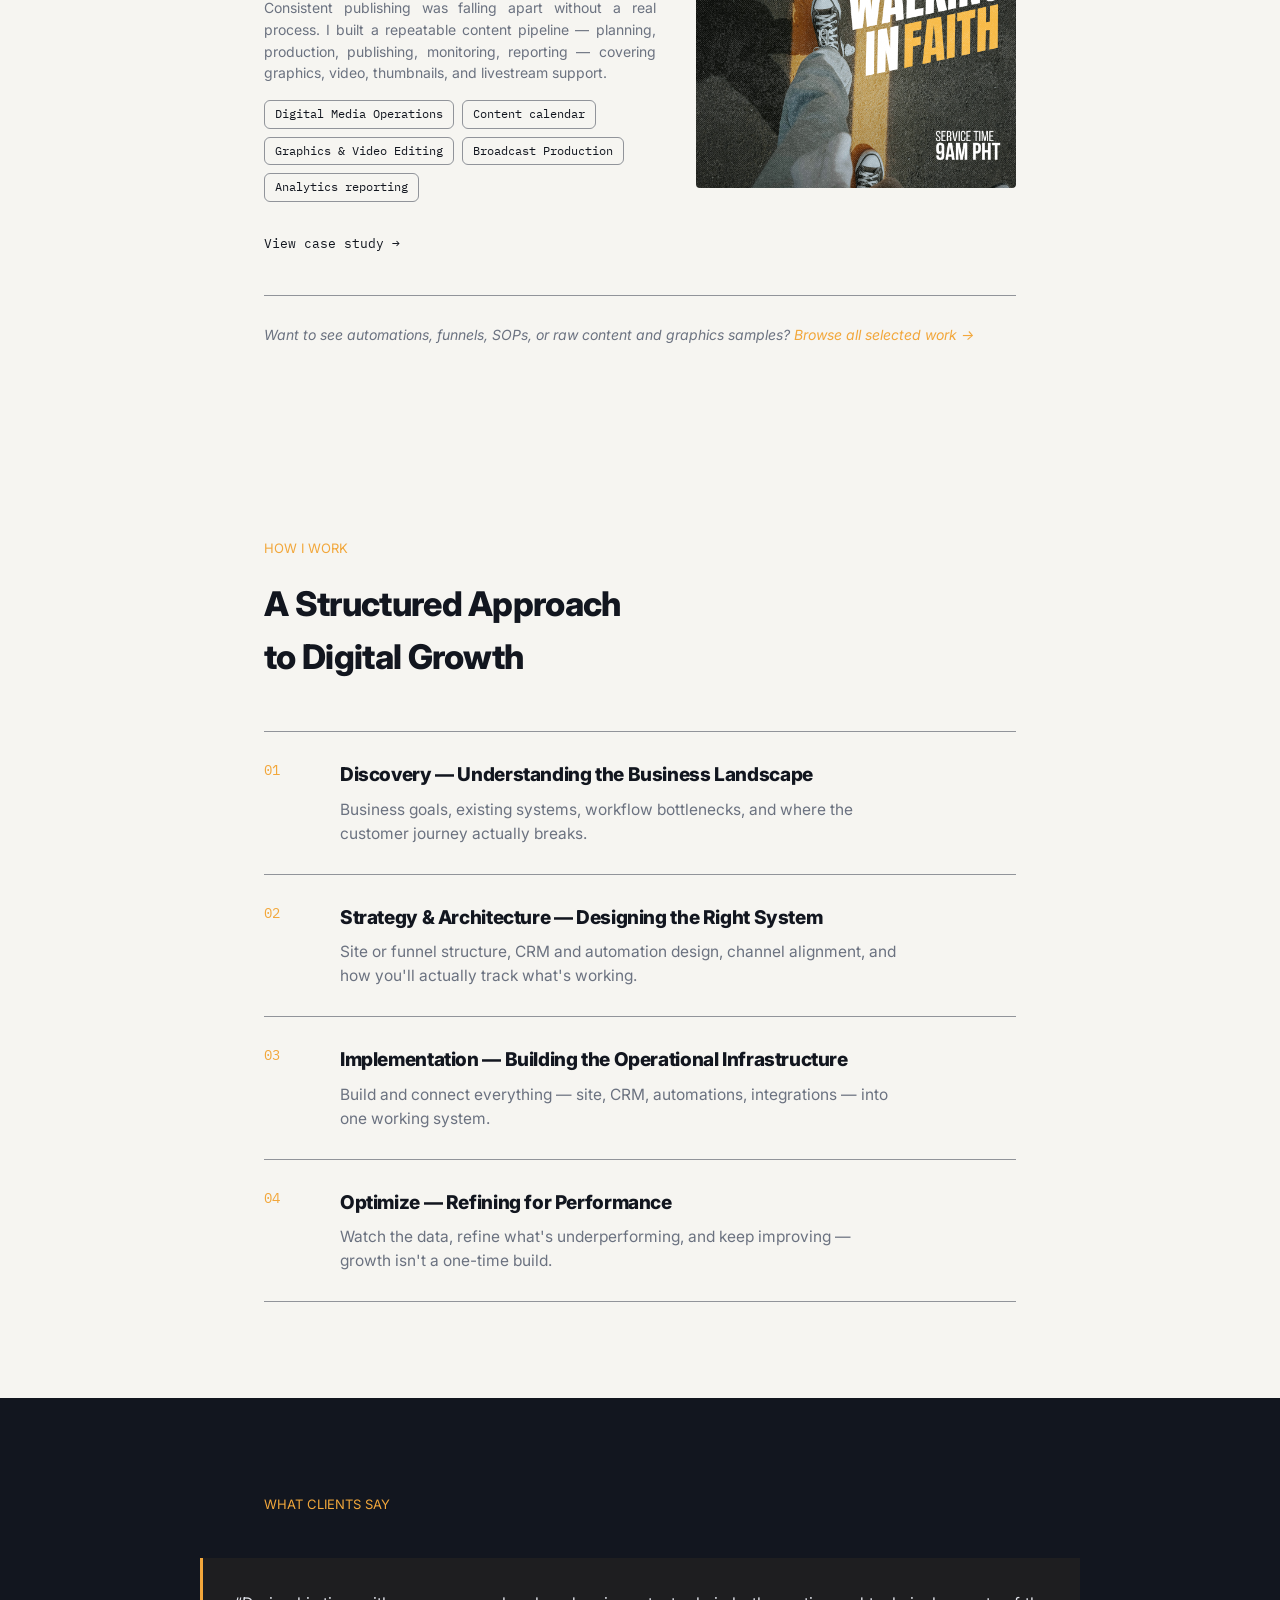
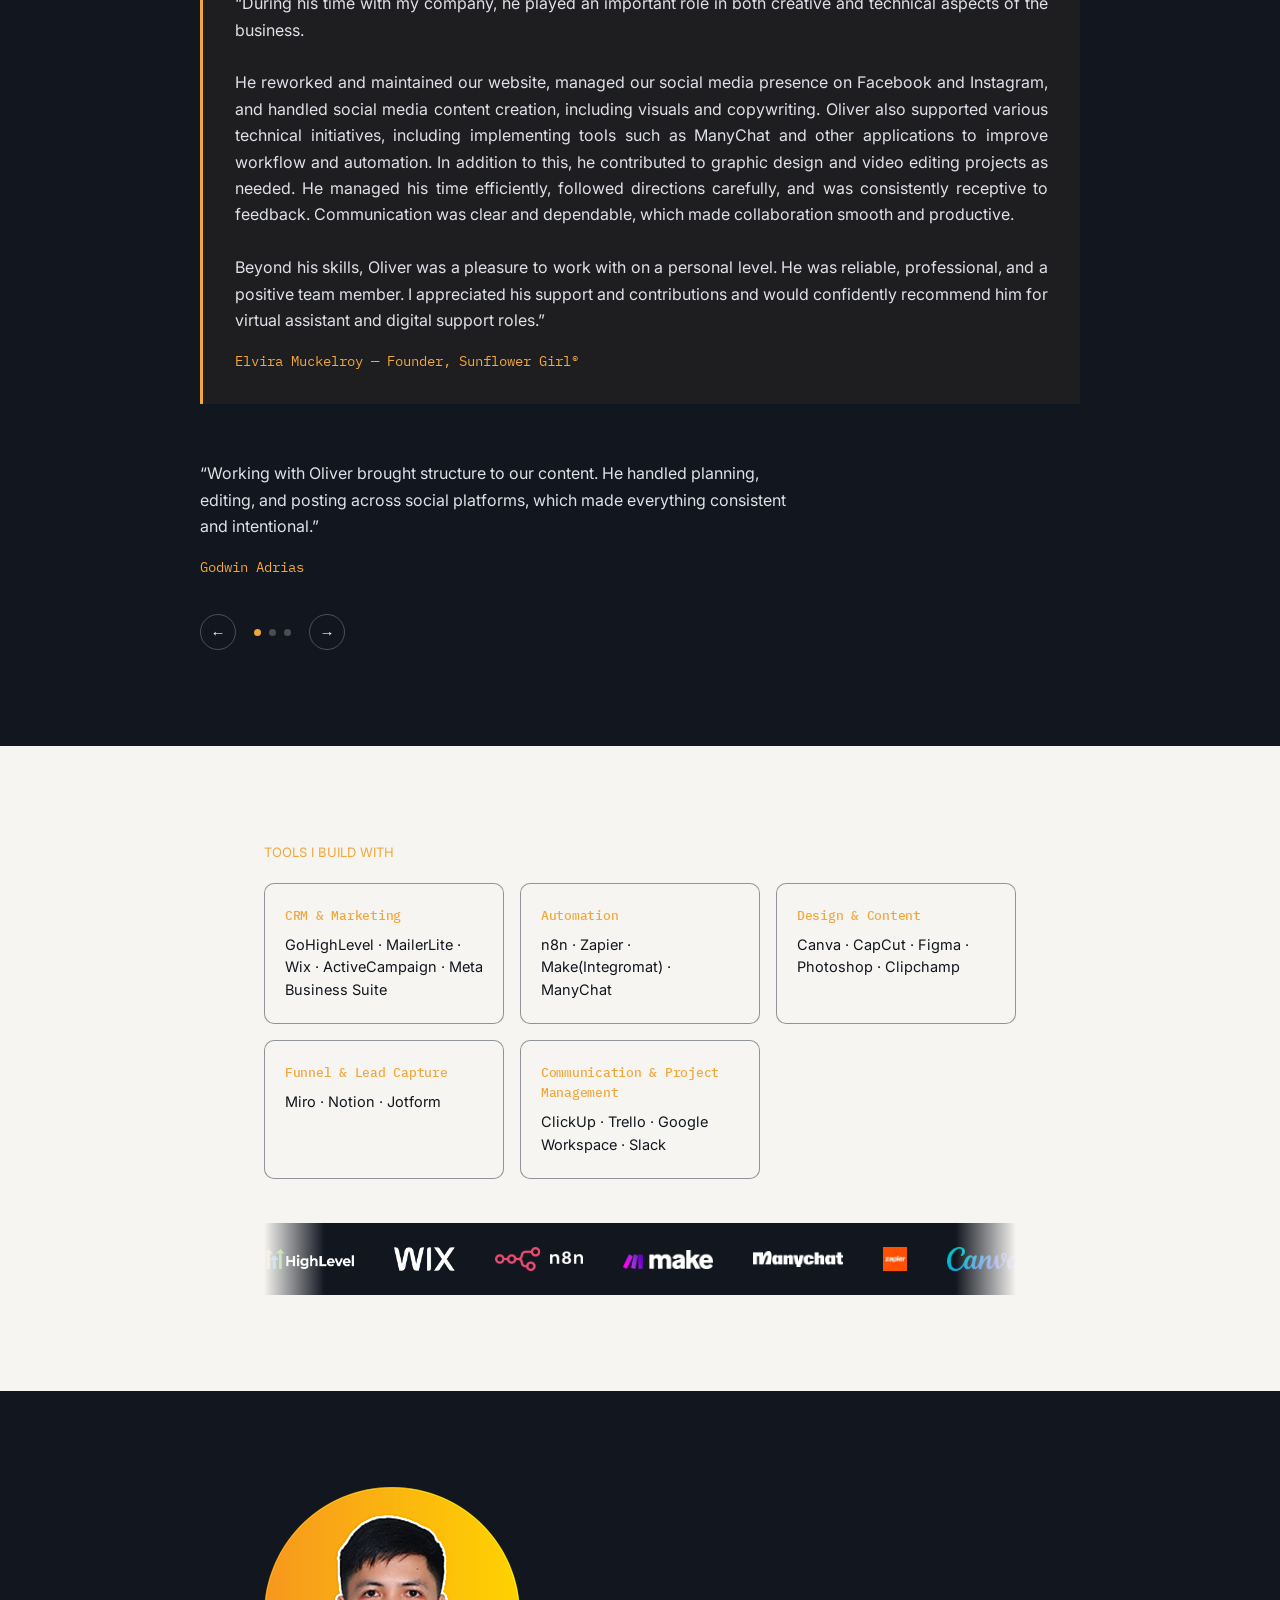
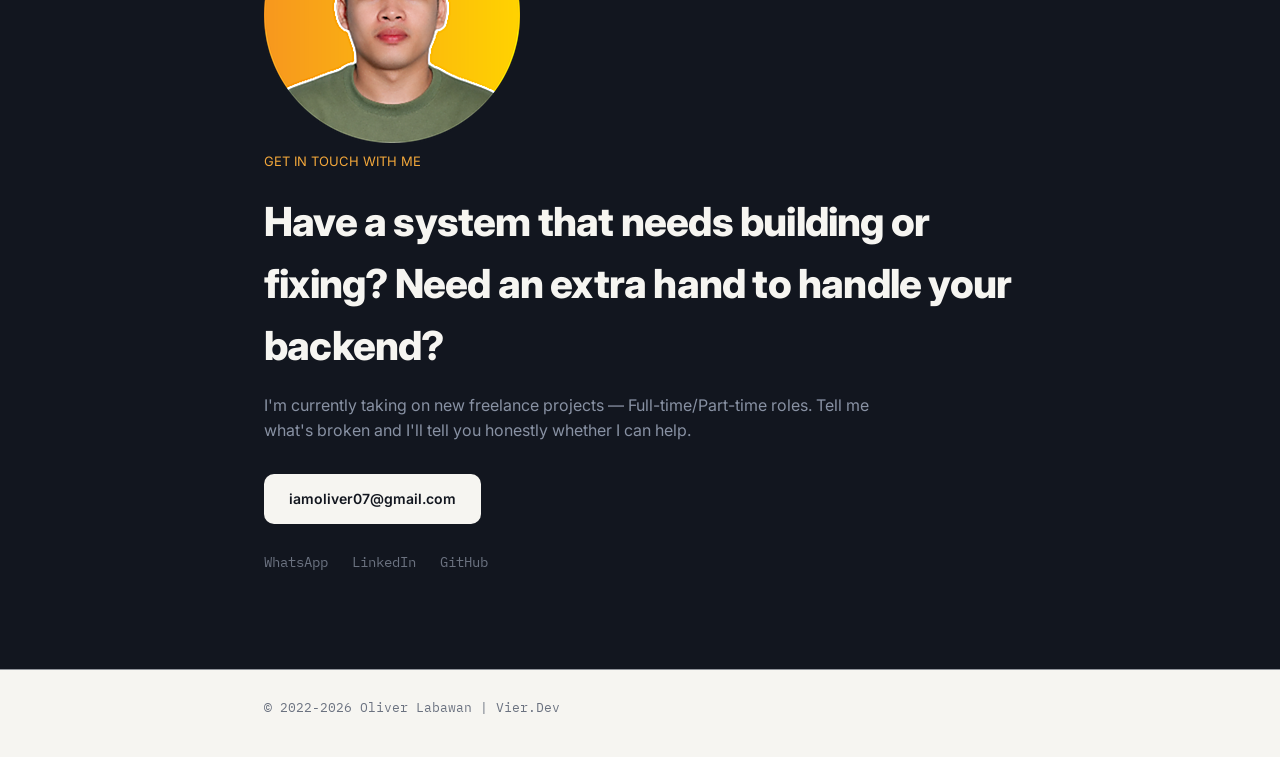
==== commit 222ad193: "Update profile picture source in contact section" ====
--- a/index.html
+++ b/index.html
@@ -288,7 +288,7 @@
   <section class="contact reveal" id="contact">
     <div class="contact-inner">
       <div class="contact-tagline">
-        <img class="contact-avatar" src="images/profile-pic.jpg" alt="Oliver Labawan">
+        <img class="contact-avatar" src="images/profile-pic.png" alt="Oliver Labawan">
         <p class="tag">GET IN TOUCH WITH ME</p>
       </div>
       <h2>Have a system that needs building or fixing? Need an extra hand to handle your backend?</h2>
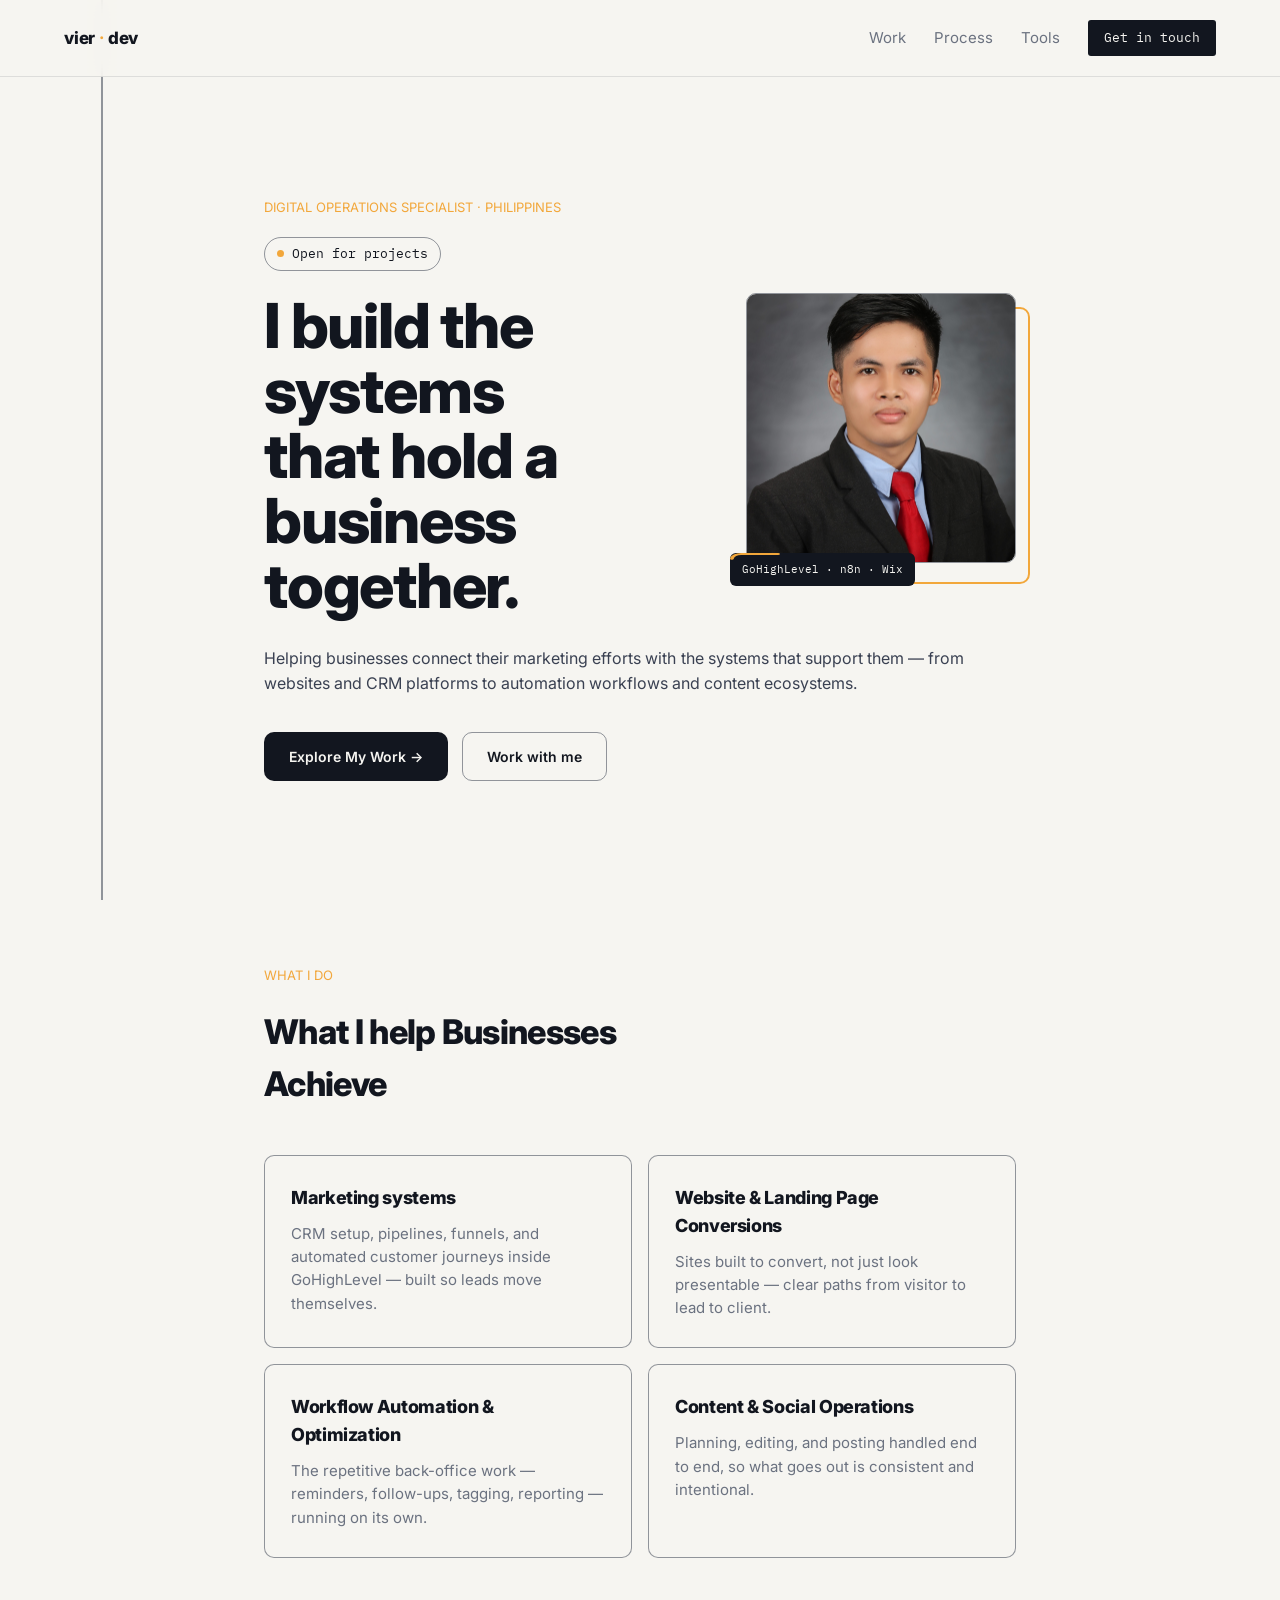
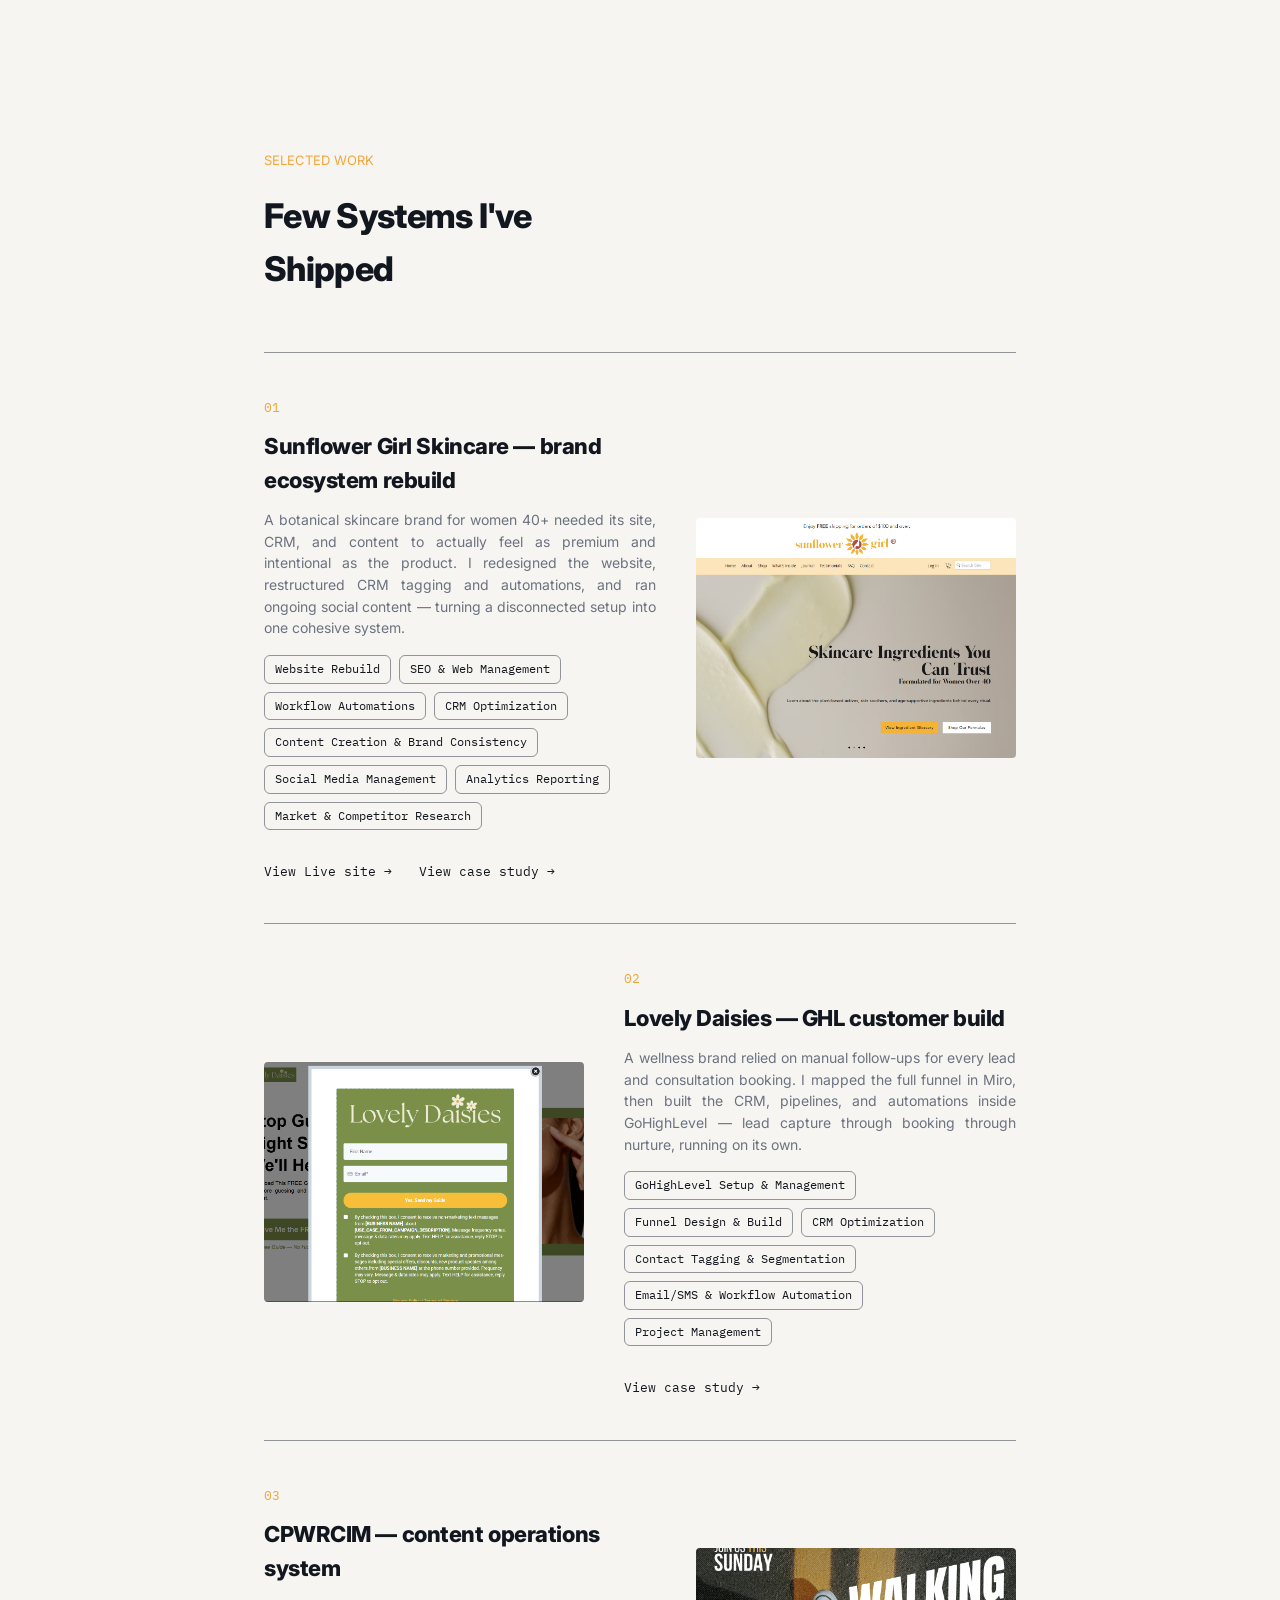
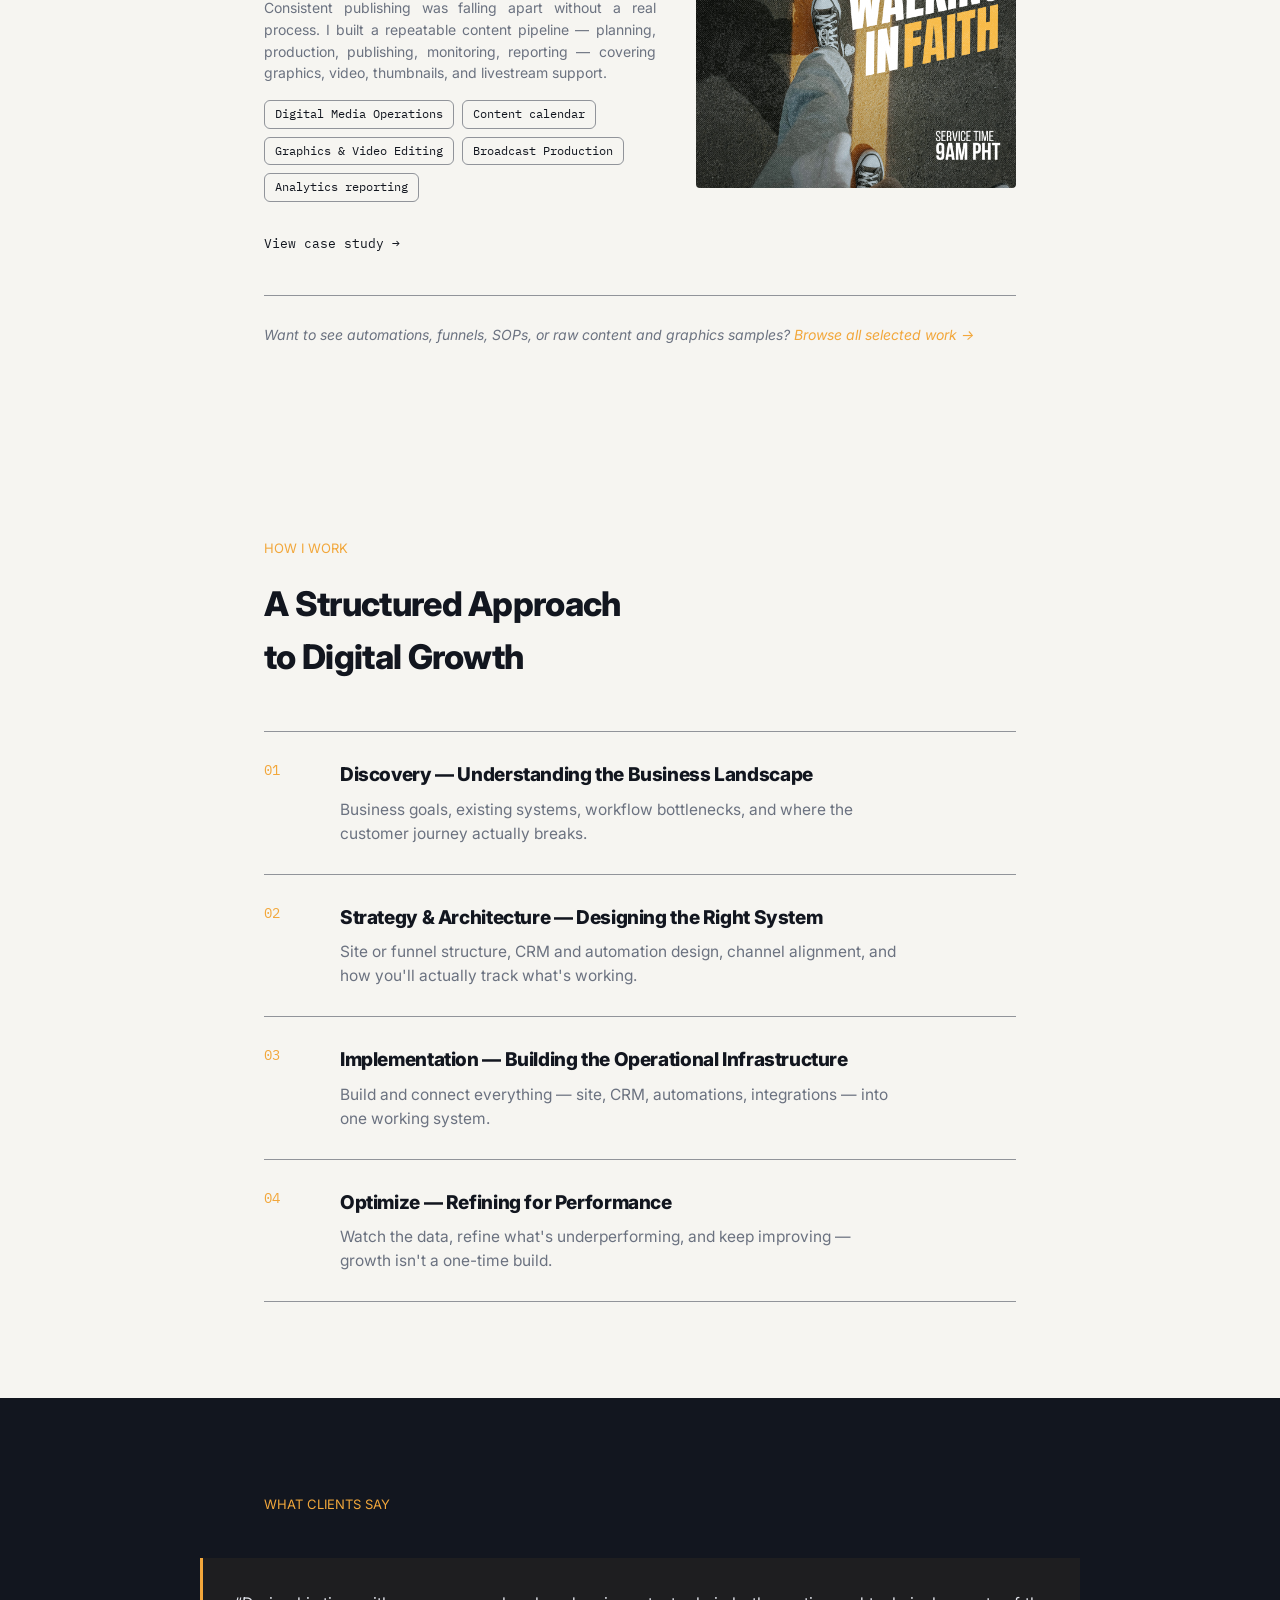
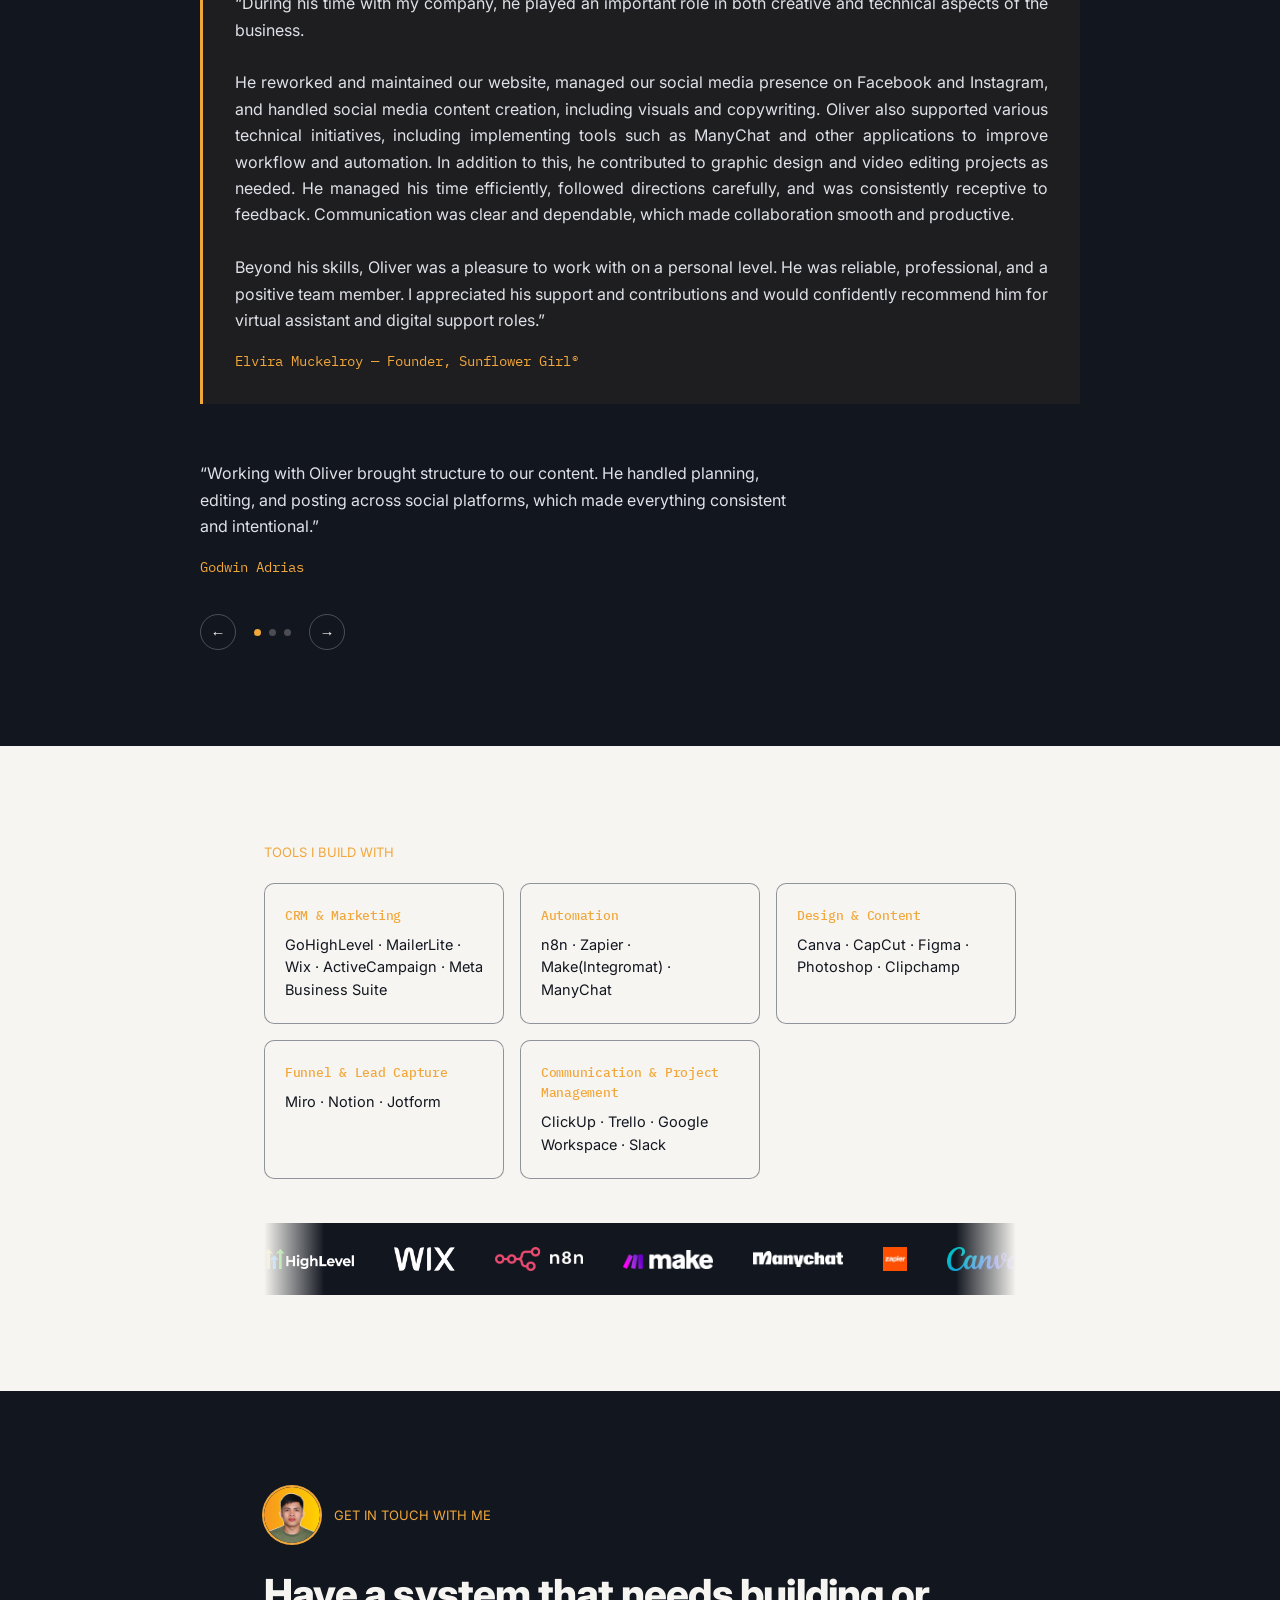
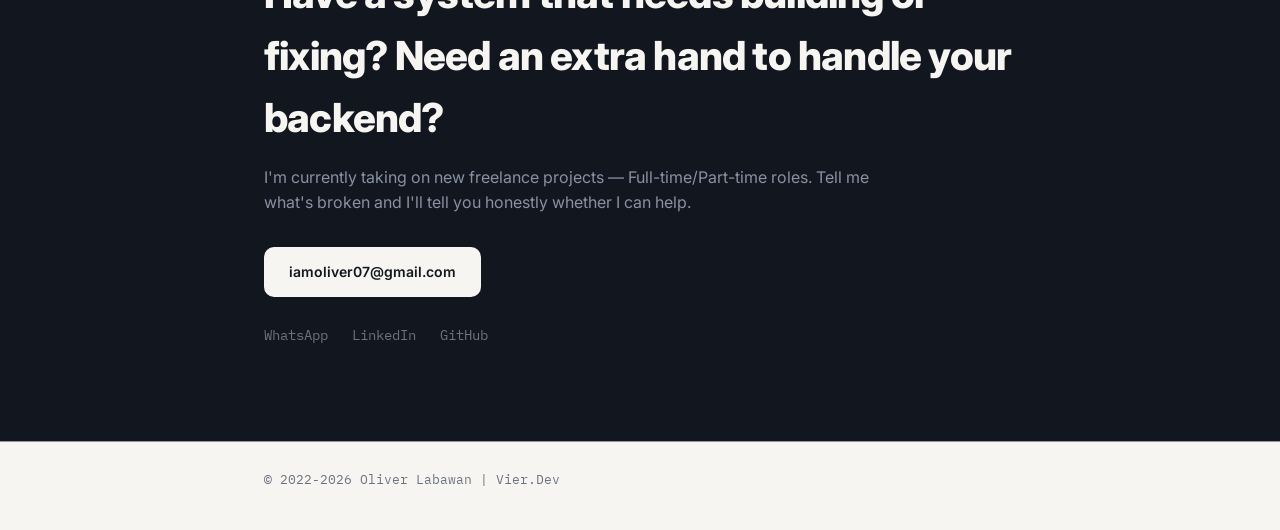
==== commit 44ac133b: "Update index.html" ====
--- a/index.html
+++ b/index.html
@@ -288,7 +288,11 @@
   <section class="contact reveal" id="contact">
     <div class="contact-inner">
       <div class="contact-tagline">
-        <img class="contact-avatar" src="images/profile-pic.png" alt="Oliver Labawan">
+        <img class="contact-avatar"
+             src="images/profile-pic.png"
+             alt="Oliver Labawan"
+             width="56" height="56"
+             style="width:56px;height:56px;">
         <p class="tag">GET IN TOUCH WITH ME</p>
       </div>
       <h2>Have a system that needs building or fixing? Need an extra hand to handle your backend?</h2>
--- a/styles.css
+++ b/styles.css
@@ -639,6 +639,22 @@
   background: var(--signal);
 }
 
+.contact-tagline{
+  display: flex;
+  align-items: center;
+  gap: 14px;
+  margin-bottom: 20px;
+}
+.contact-avatar{
+  width: 56px;
+  height: 56px;
+  border-radius: 50%;
+  object-fit: cover;
+  flex-shrink: 0;
+  box-shadow: 0 0 0 2px var(--signal);
+}
+.contact-tagline .tag{ margin: 0; }
+
 .contact-actions{ display: flex; gap: 14px; margin-top: 36px; flex-wrap: wrap; }
 
 .contact-primary{ background: var(--paper); color: var(--ink); }
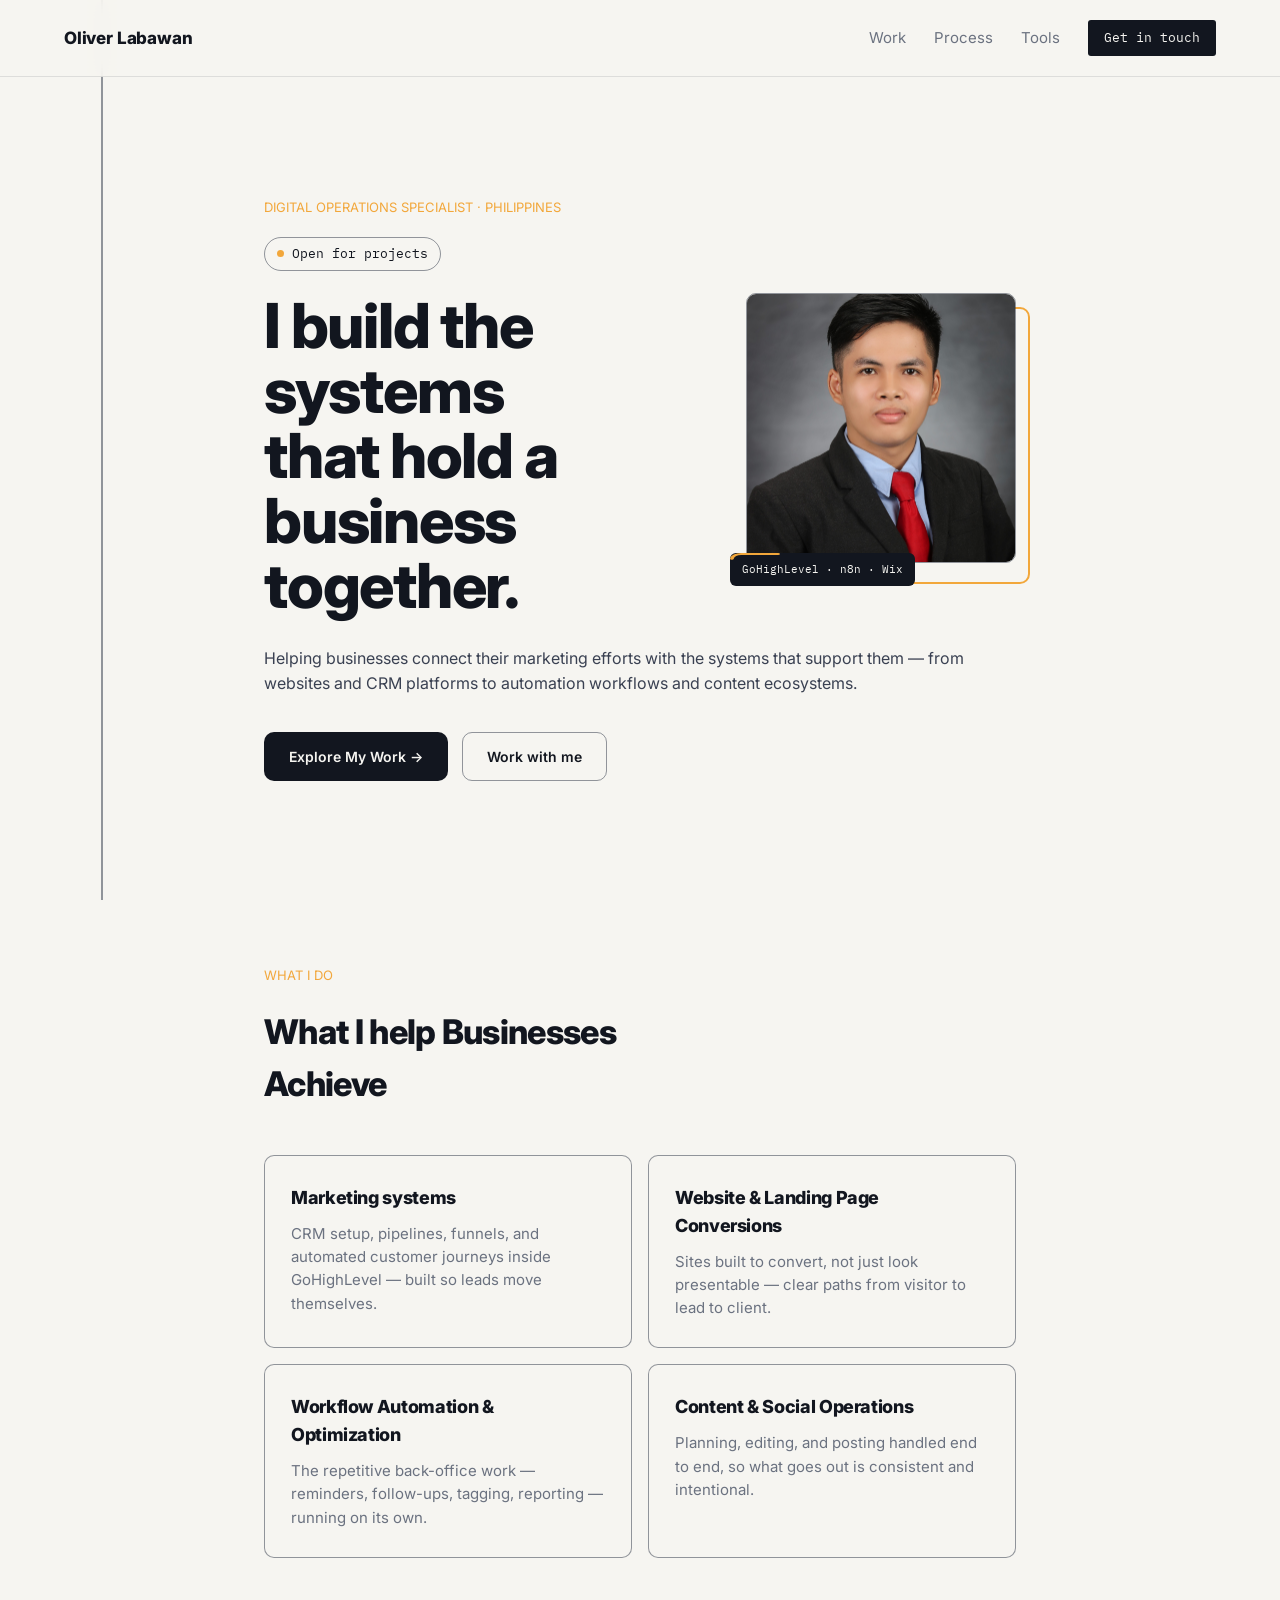
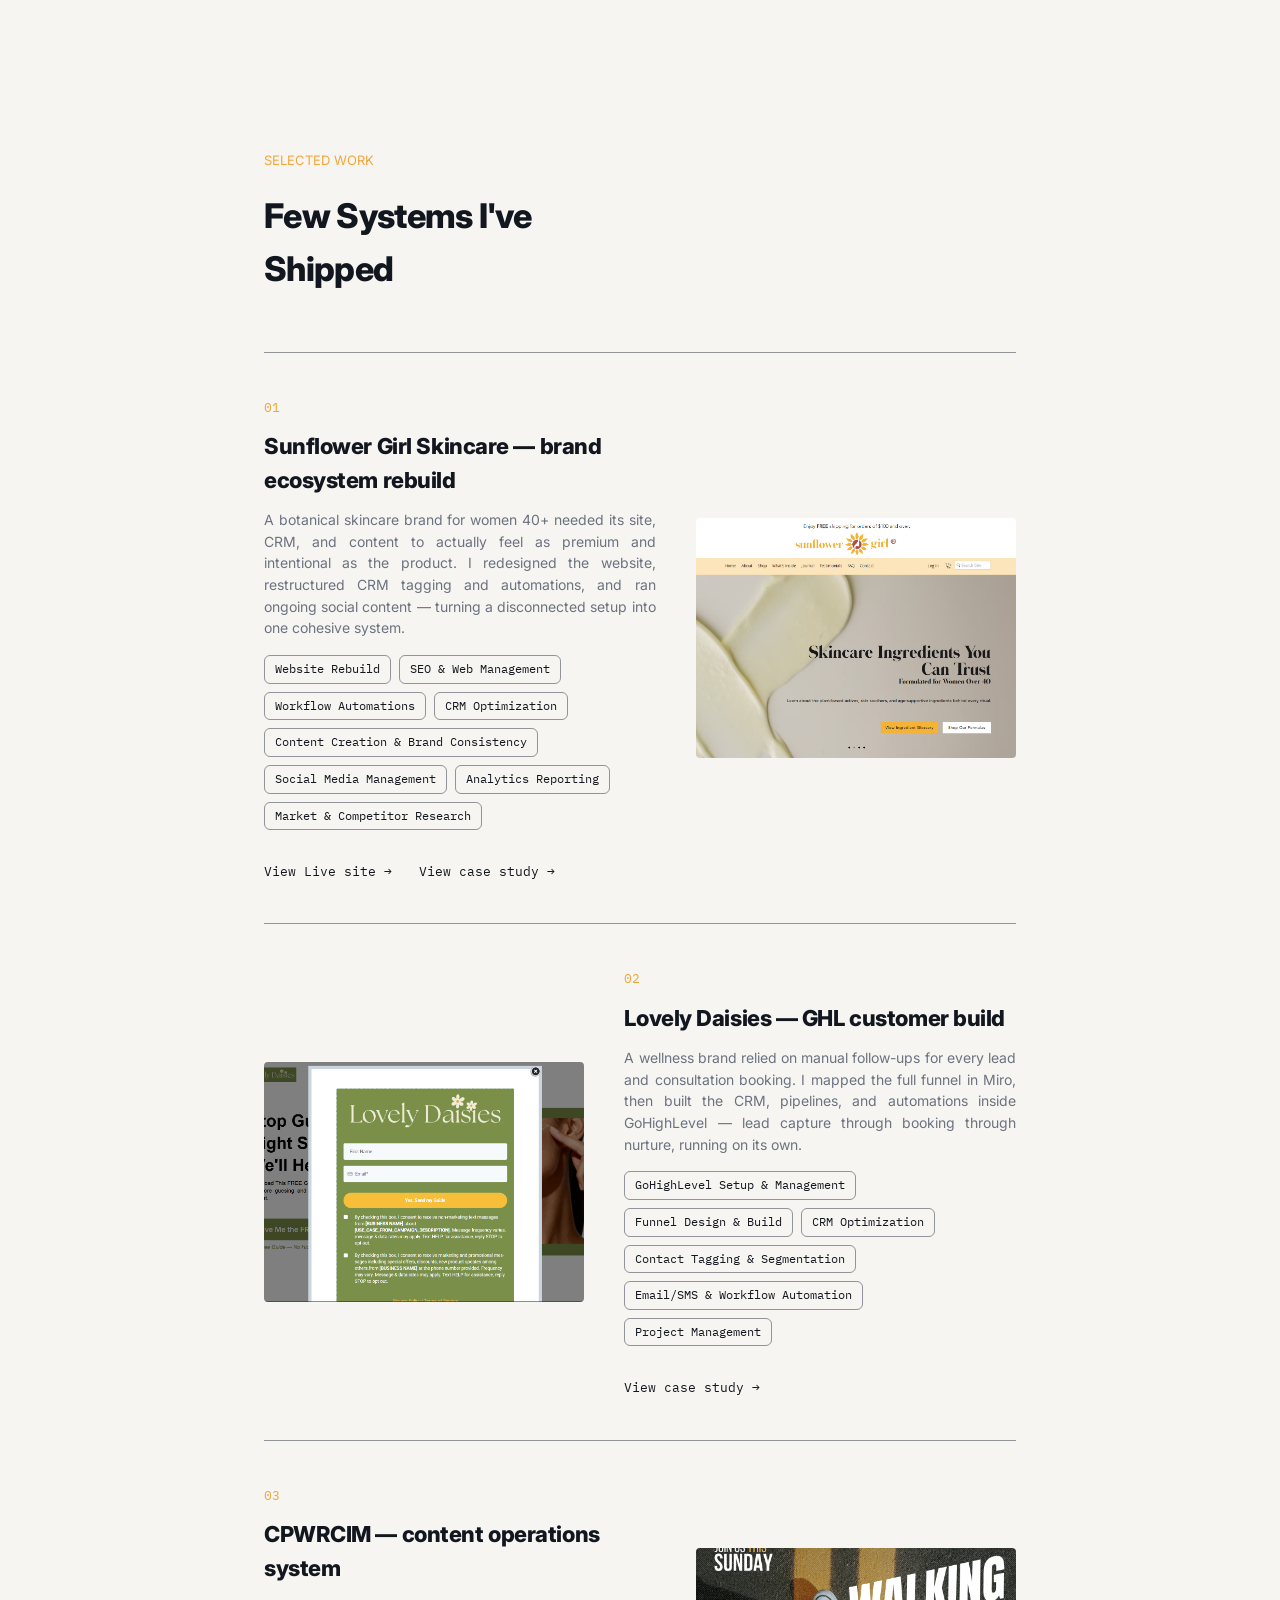
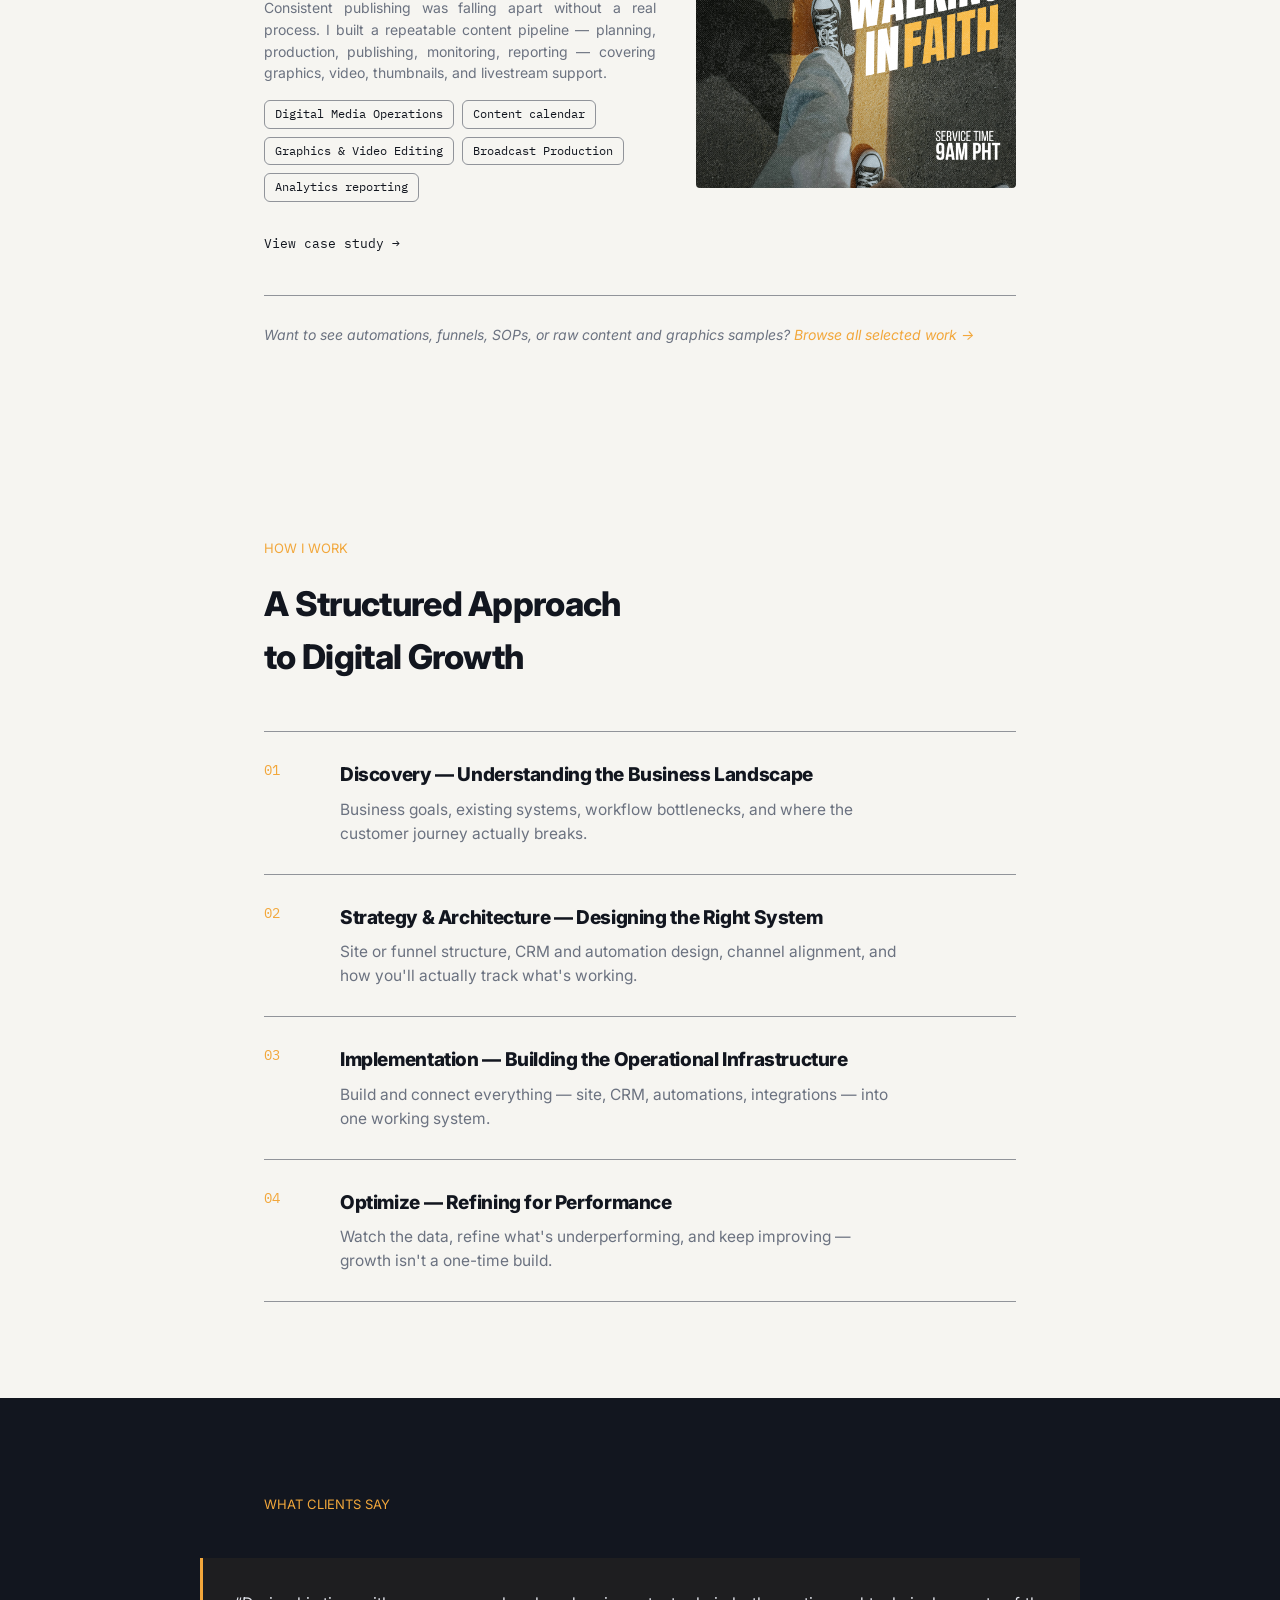
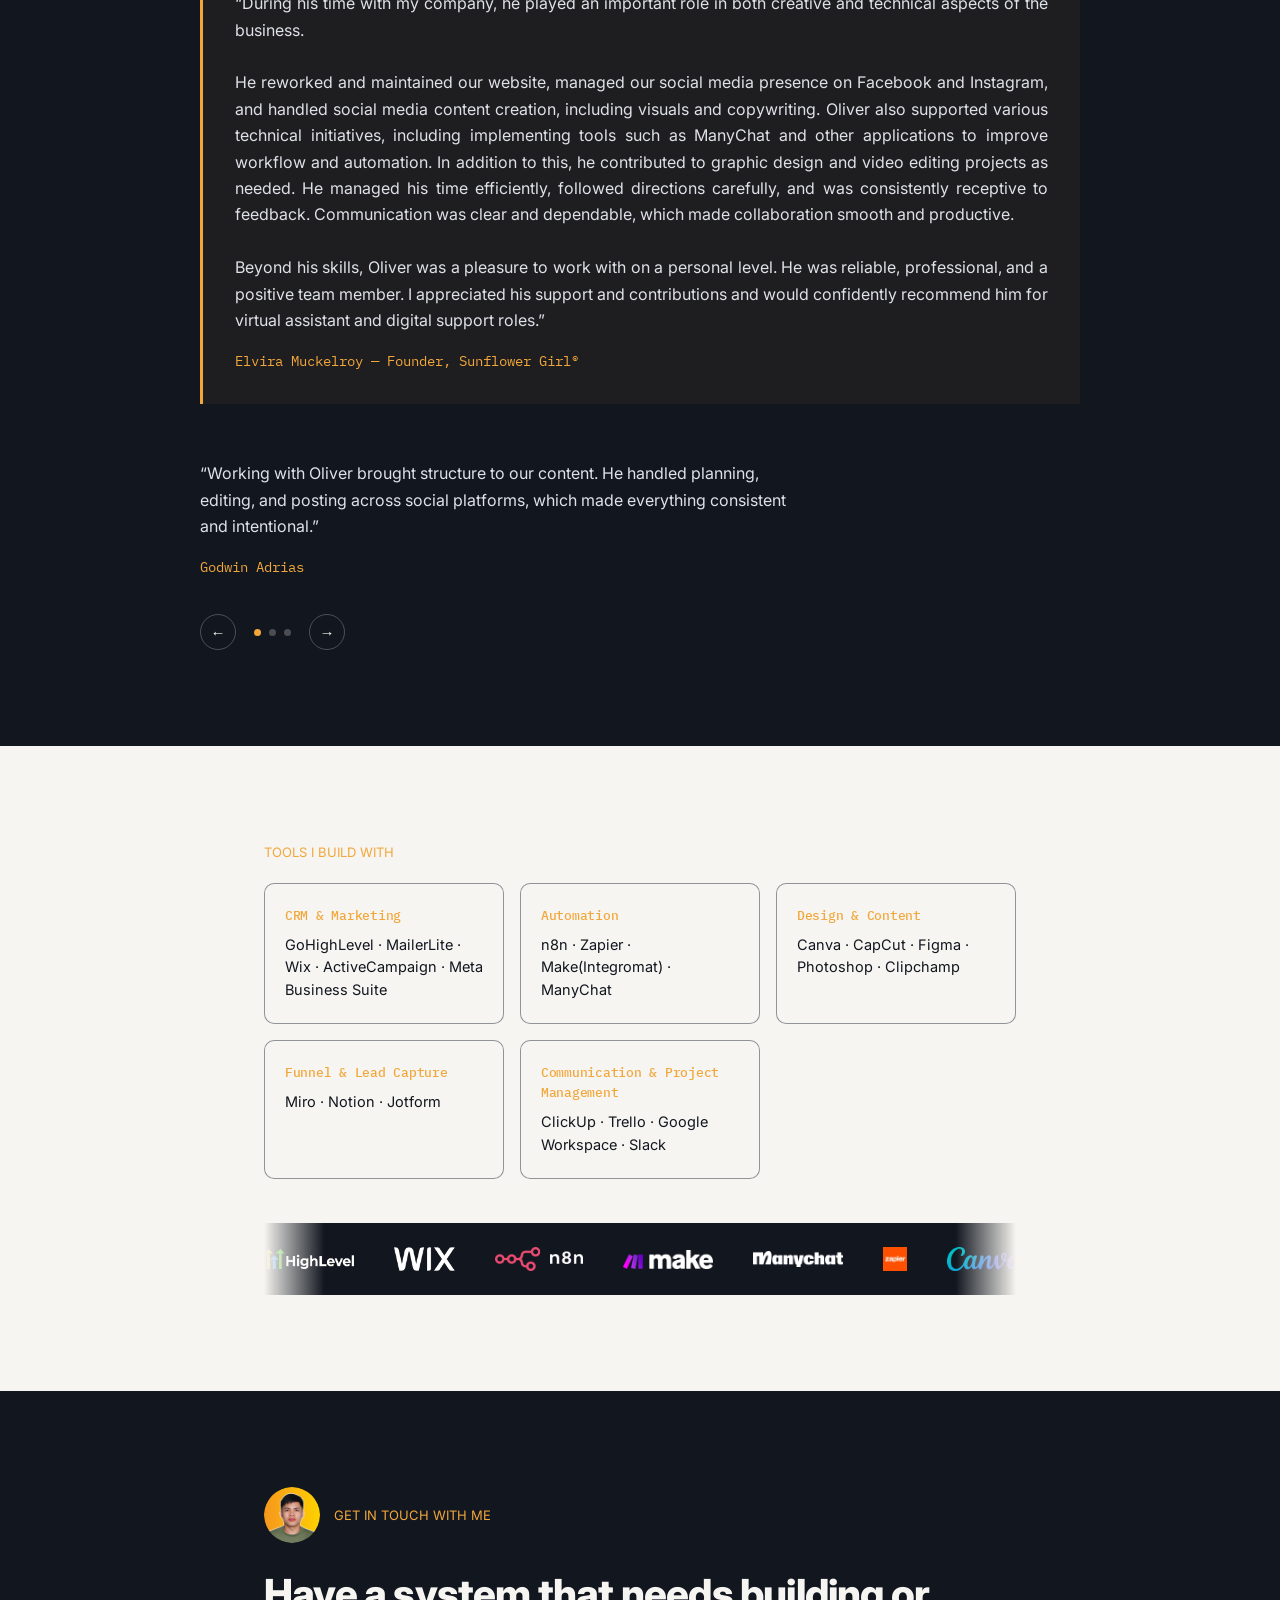
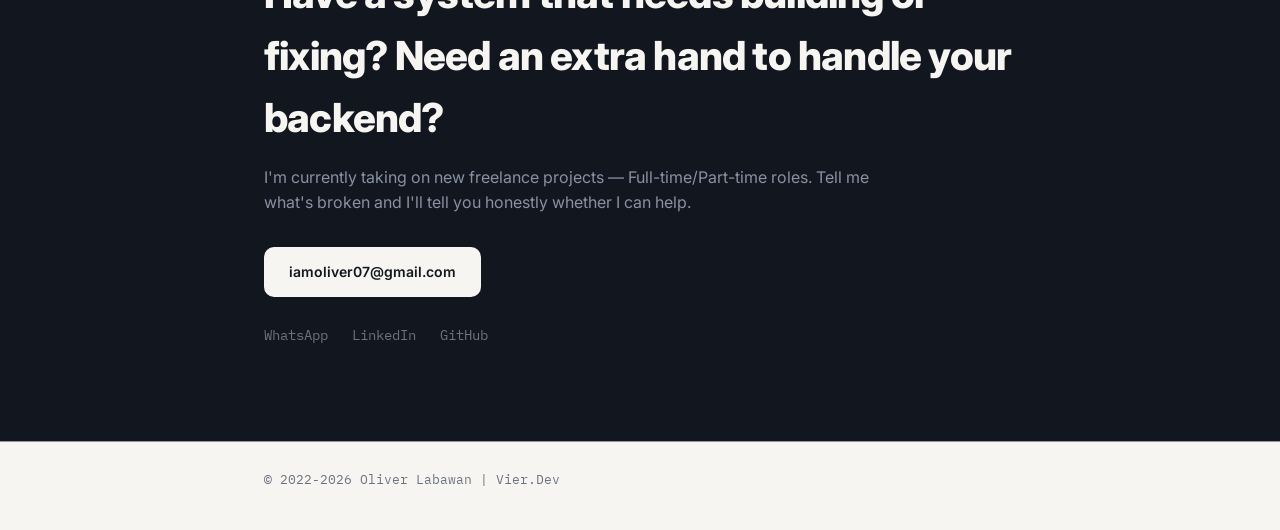
==== commit 05bacad3: "Update index.html" ====
--- a/index.html
+++ b/index.html
@@ -18,7 +18,7 @@
 <header class="topbar">
   <div>  
     <!-- <img class="topbar-photo" src="images/Photo.jpg" alt="Oliver Labawan"> -->
-    <a href="#top" class="wordmark"> vier <span><b>·</b></span> dev </a>
+    <a href="#top" class="wordmark"> Oliver Labawan </a>
   </div>
   <nav class="topnav">
     <a href="#work">Work</a>
--- a/styles.css
+++ b/styles.css
@@ -651,7 +651,6 @@
   border-radius: 50%;
   object-fit: cover;
   flex-shrink: 0;
-  box-shadow: 0 0 0 2px var(--signal);
 }
 .contact-tagline .tag{ margin: 0; }
 
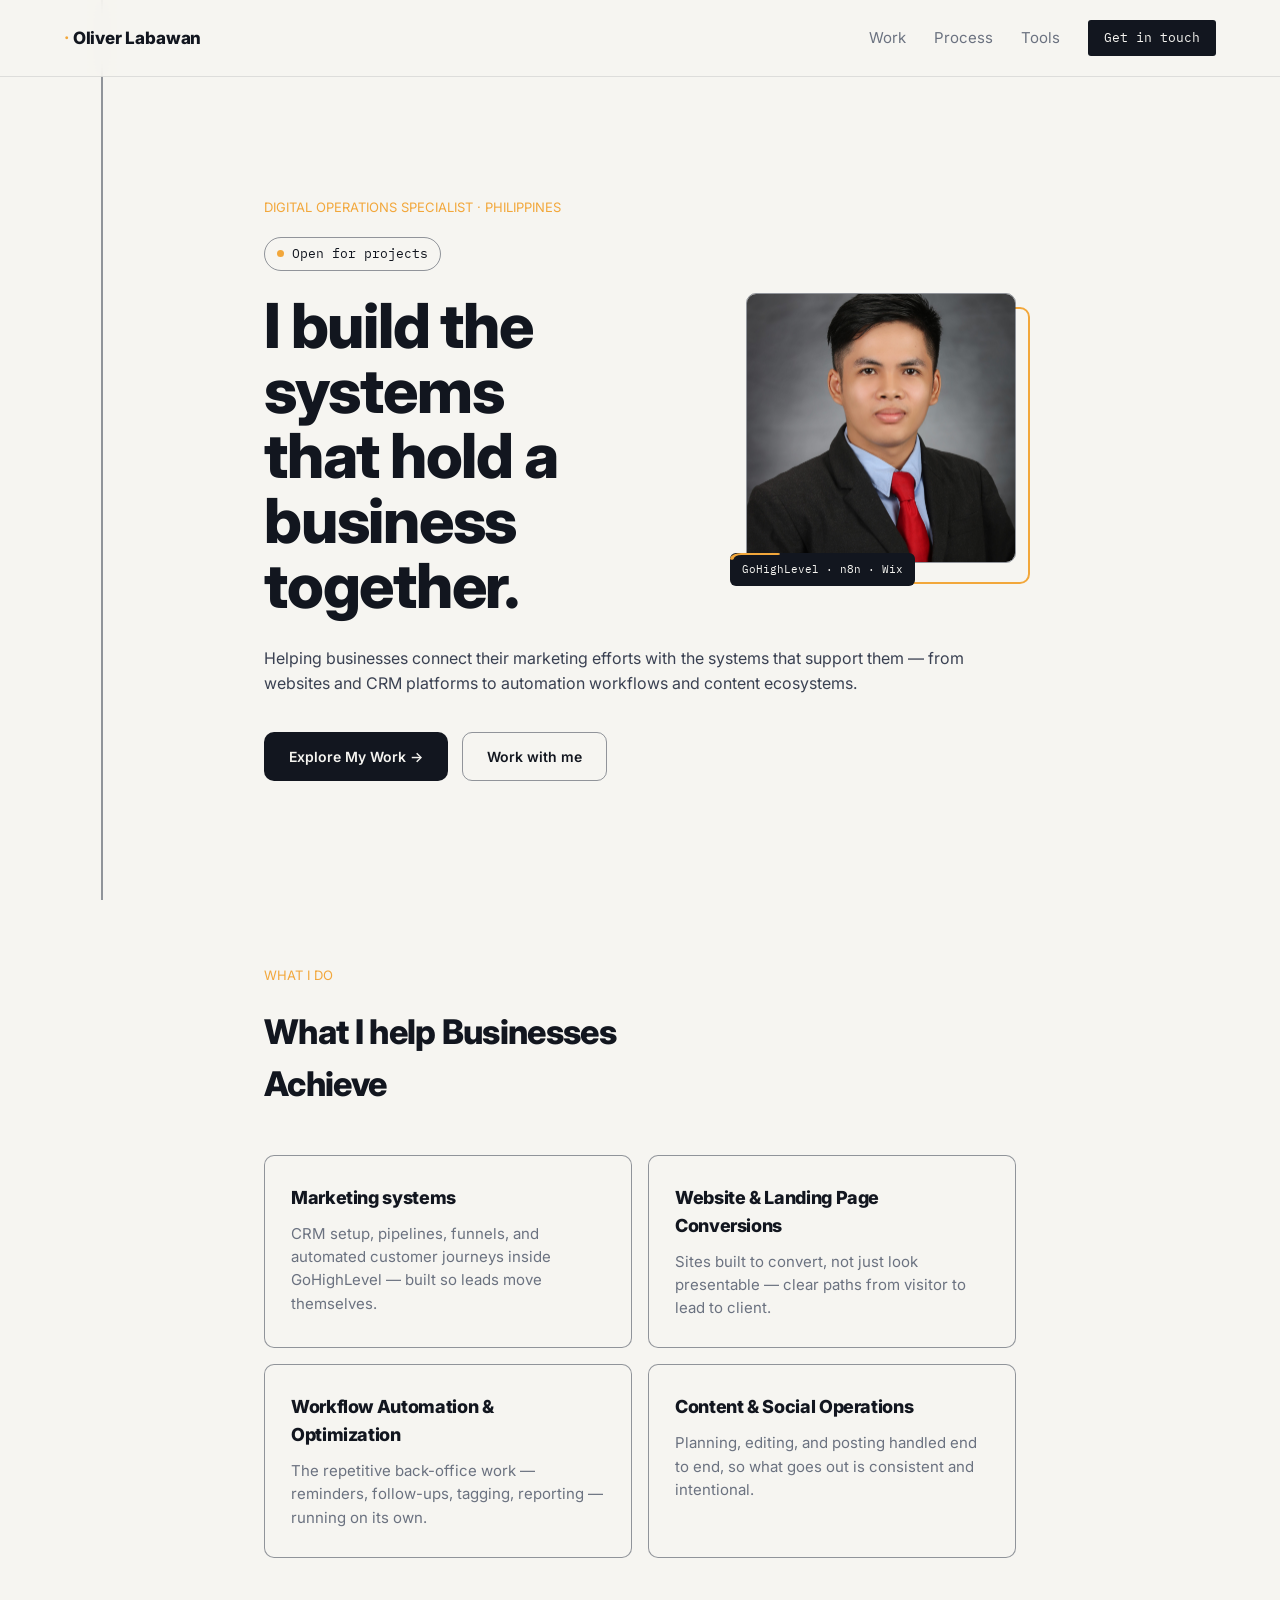
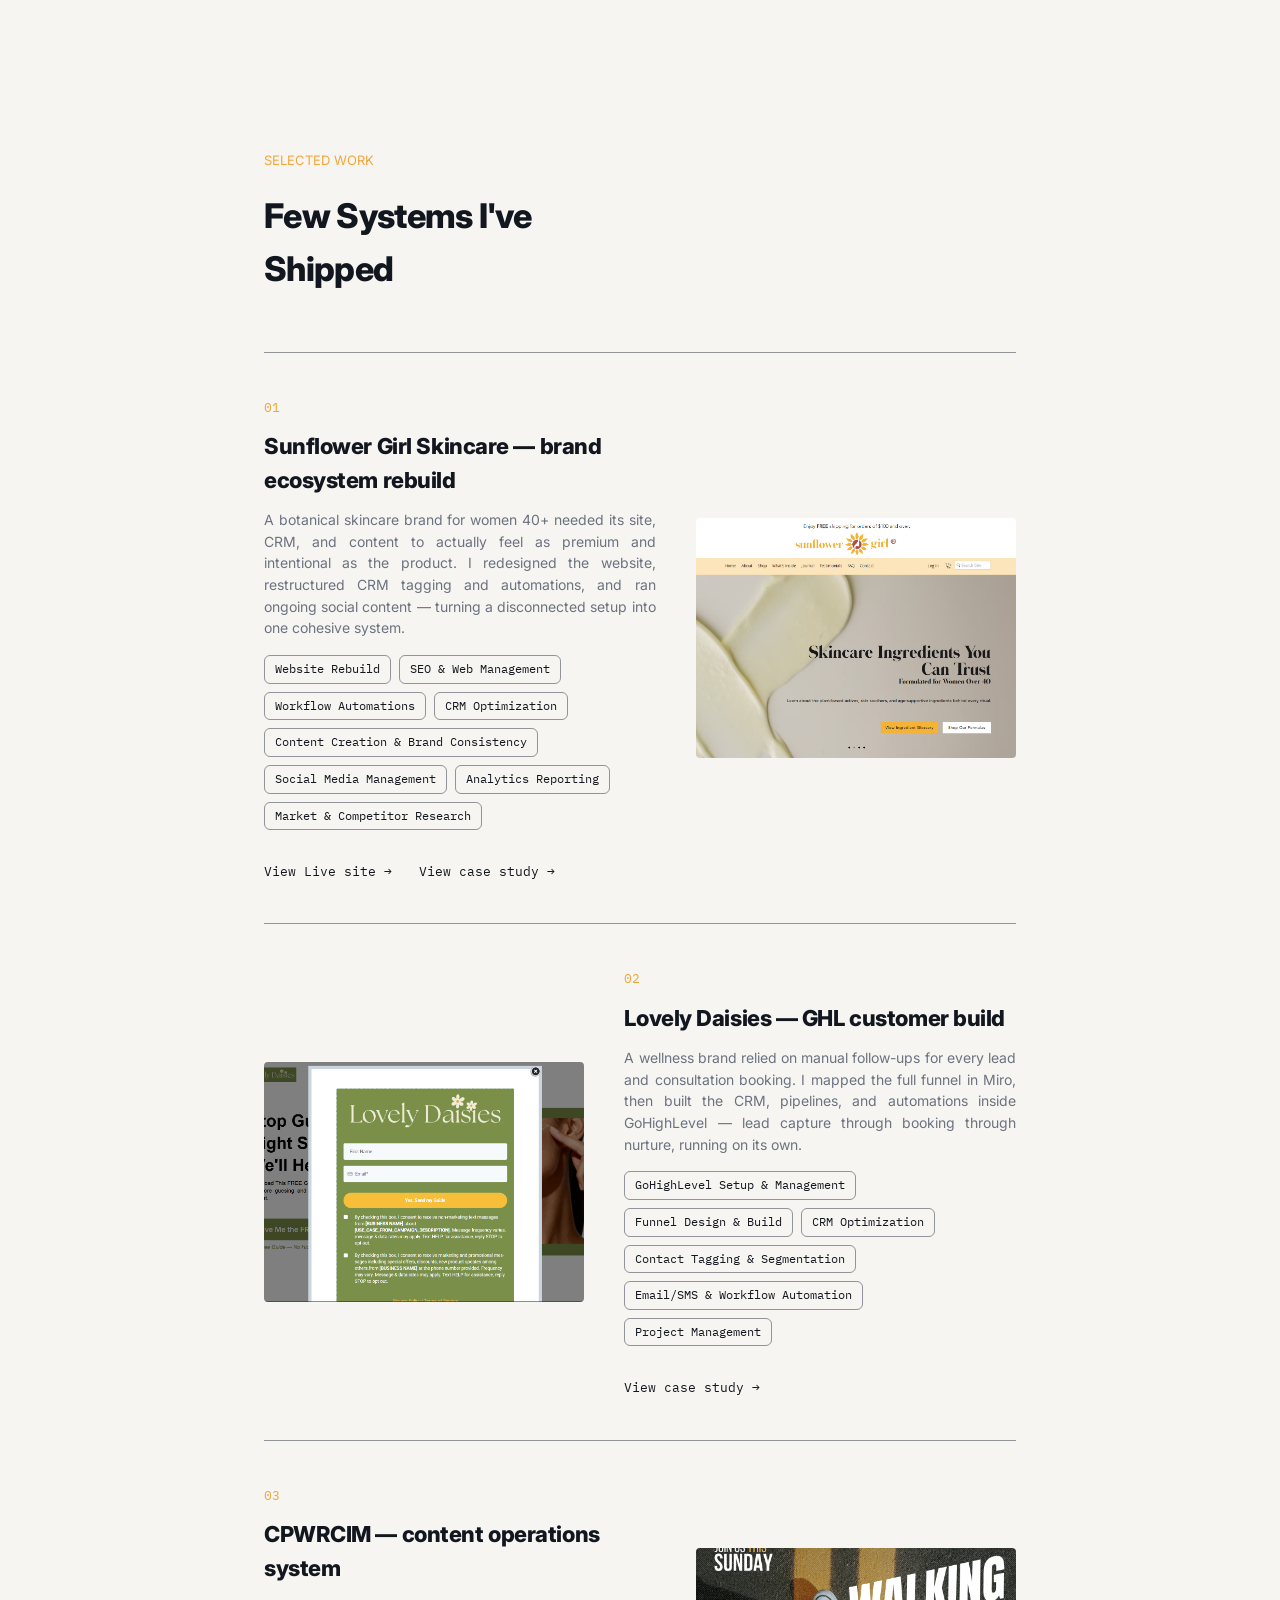
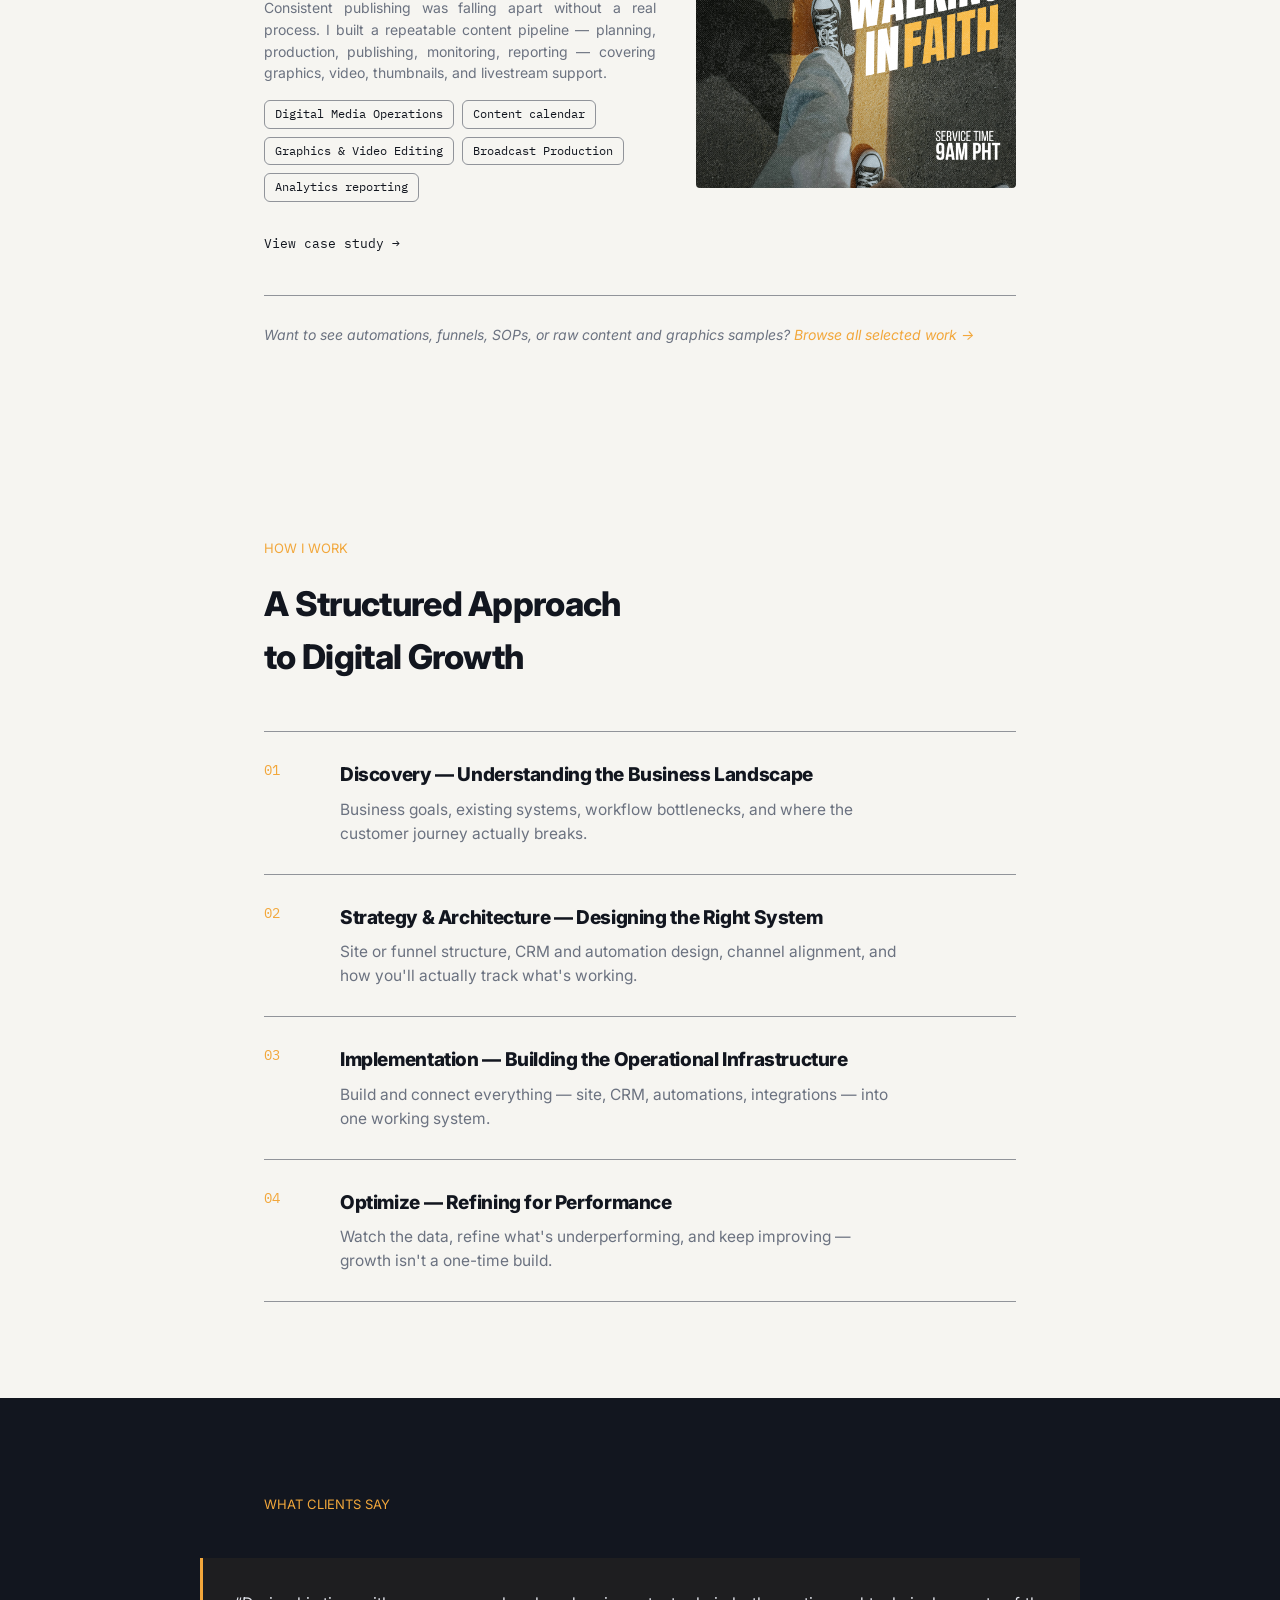
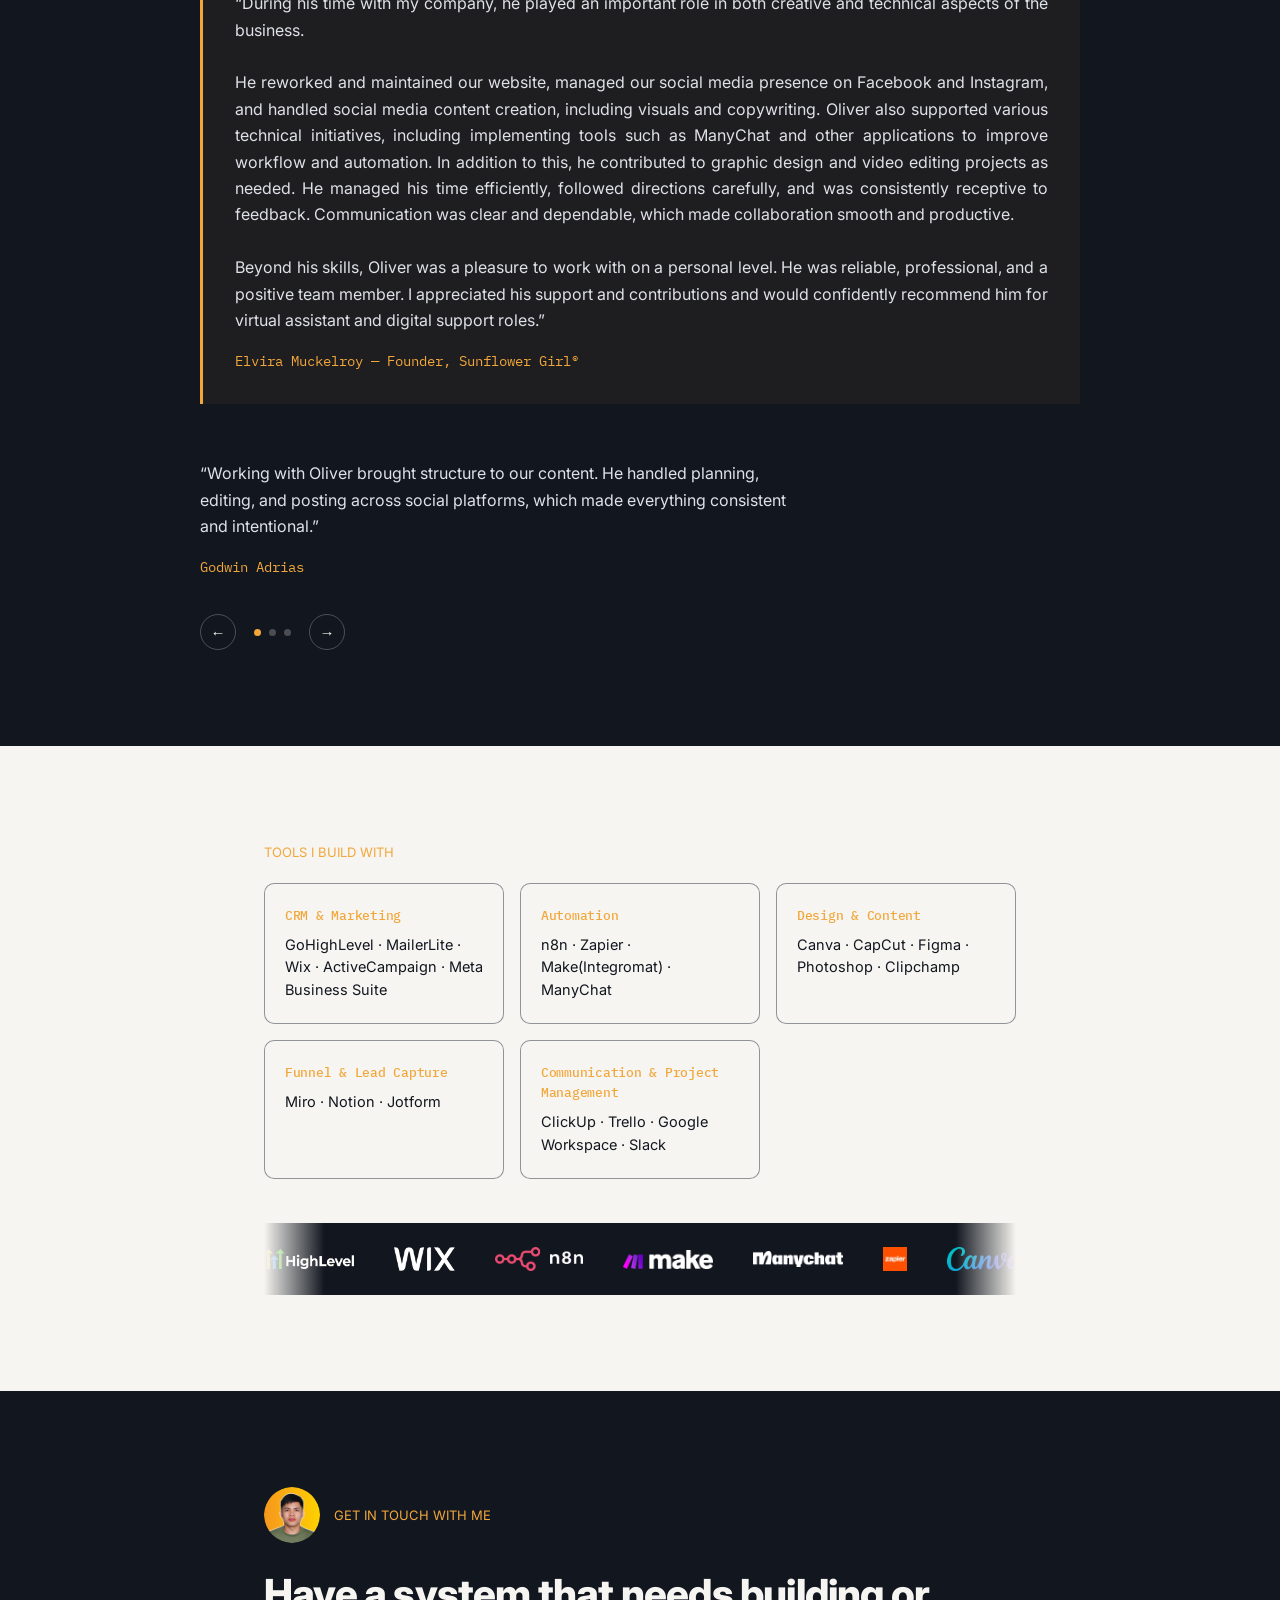
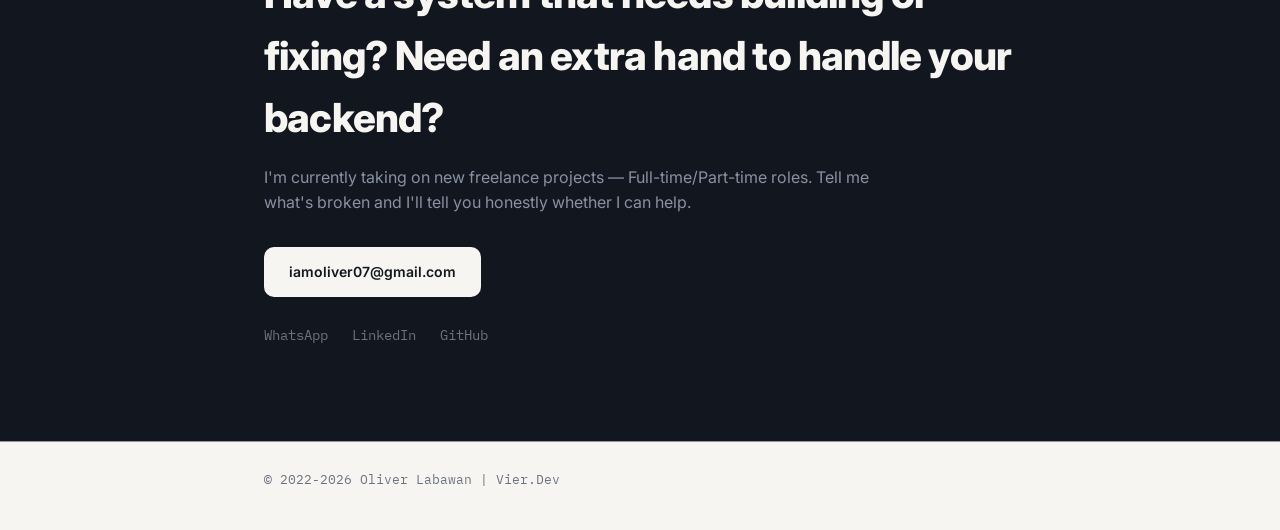
==== commit 8d150de5: "Enhance wordmark with decorative span Updated the wordmark link to include a decorative span." ====
--- a/index.html
+++ b/index.html
@@ -18,7 +18,7 @@
 <header class="topbar">
   <div>  
     <!-- <img class="topbar-photo" src="images/Photo.jpg" alt="Oliver Labawan"> -->
-    <a href="#top" class="wordmark"> Oliver Labawan </a>
+    <a href="#top" class="wordmark"> <span><b>·</b></span> Oliver Labawan </a>
   </div>
   <nav class="topnav">
     <a href="#work">Work</a>
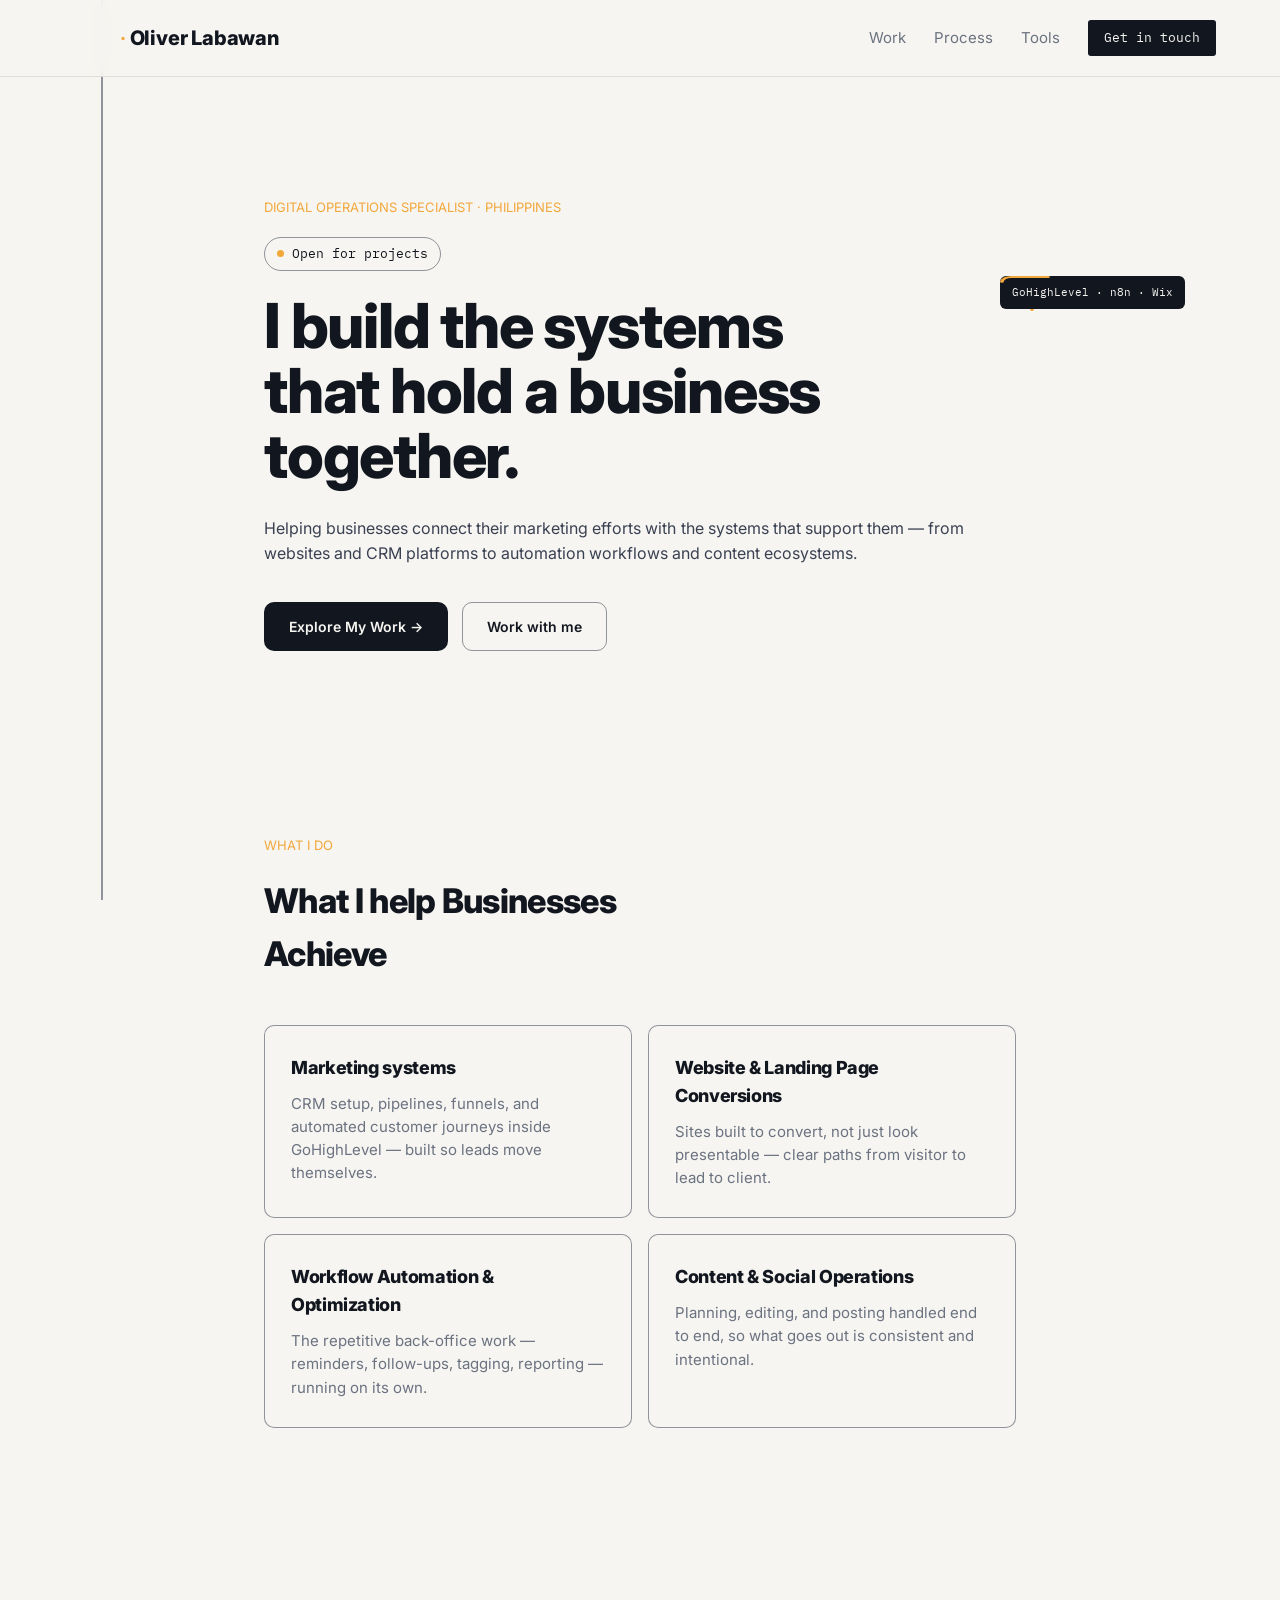
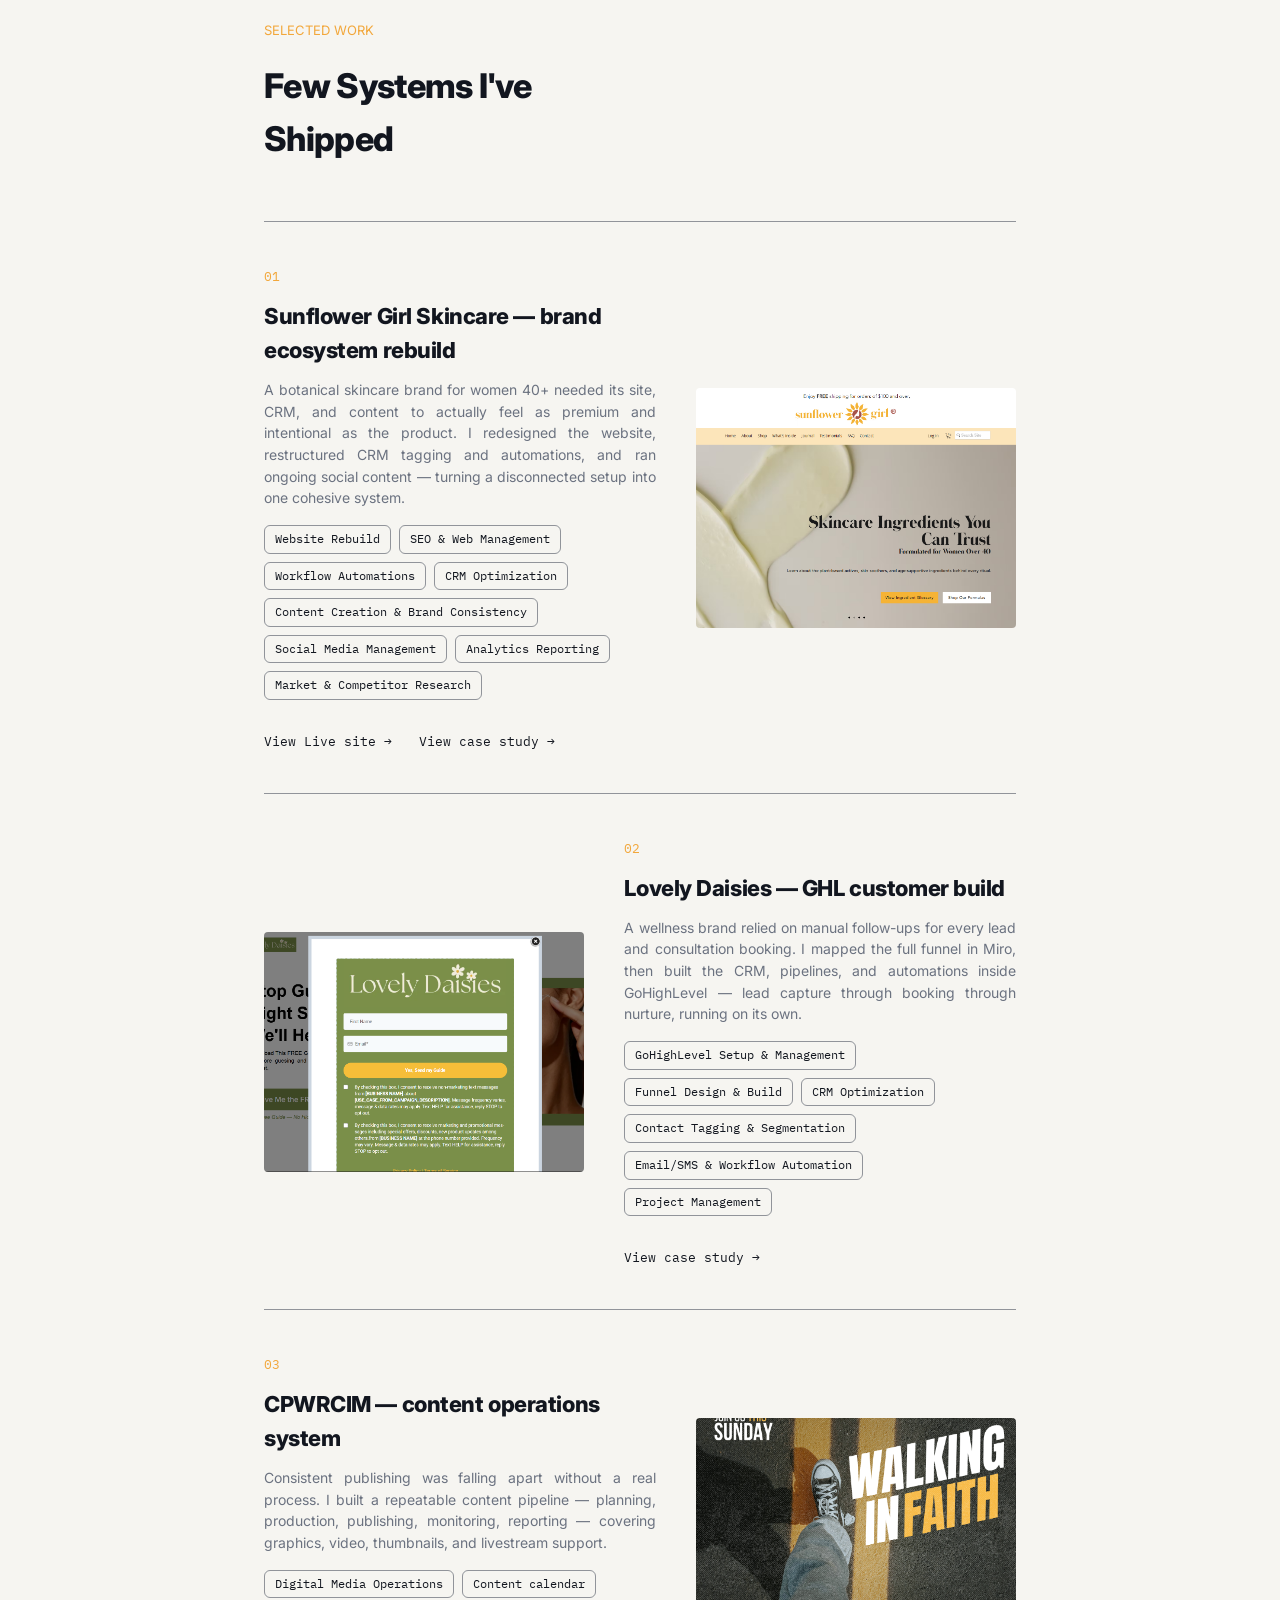
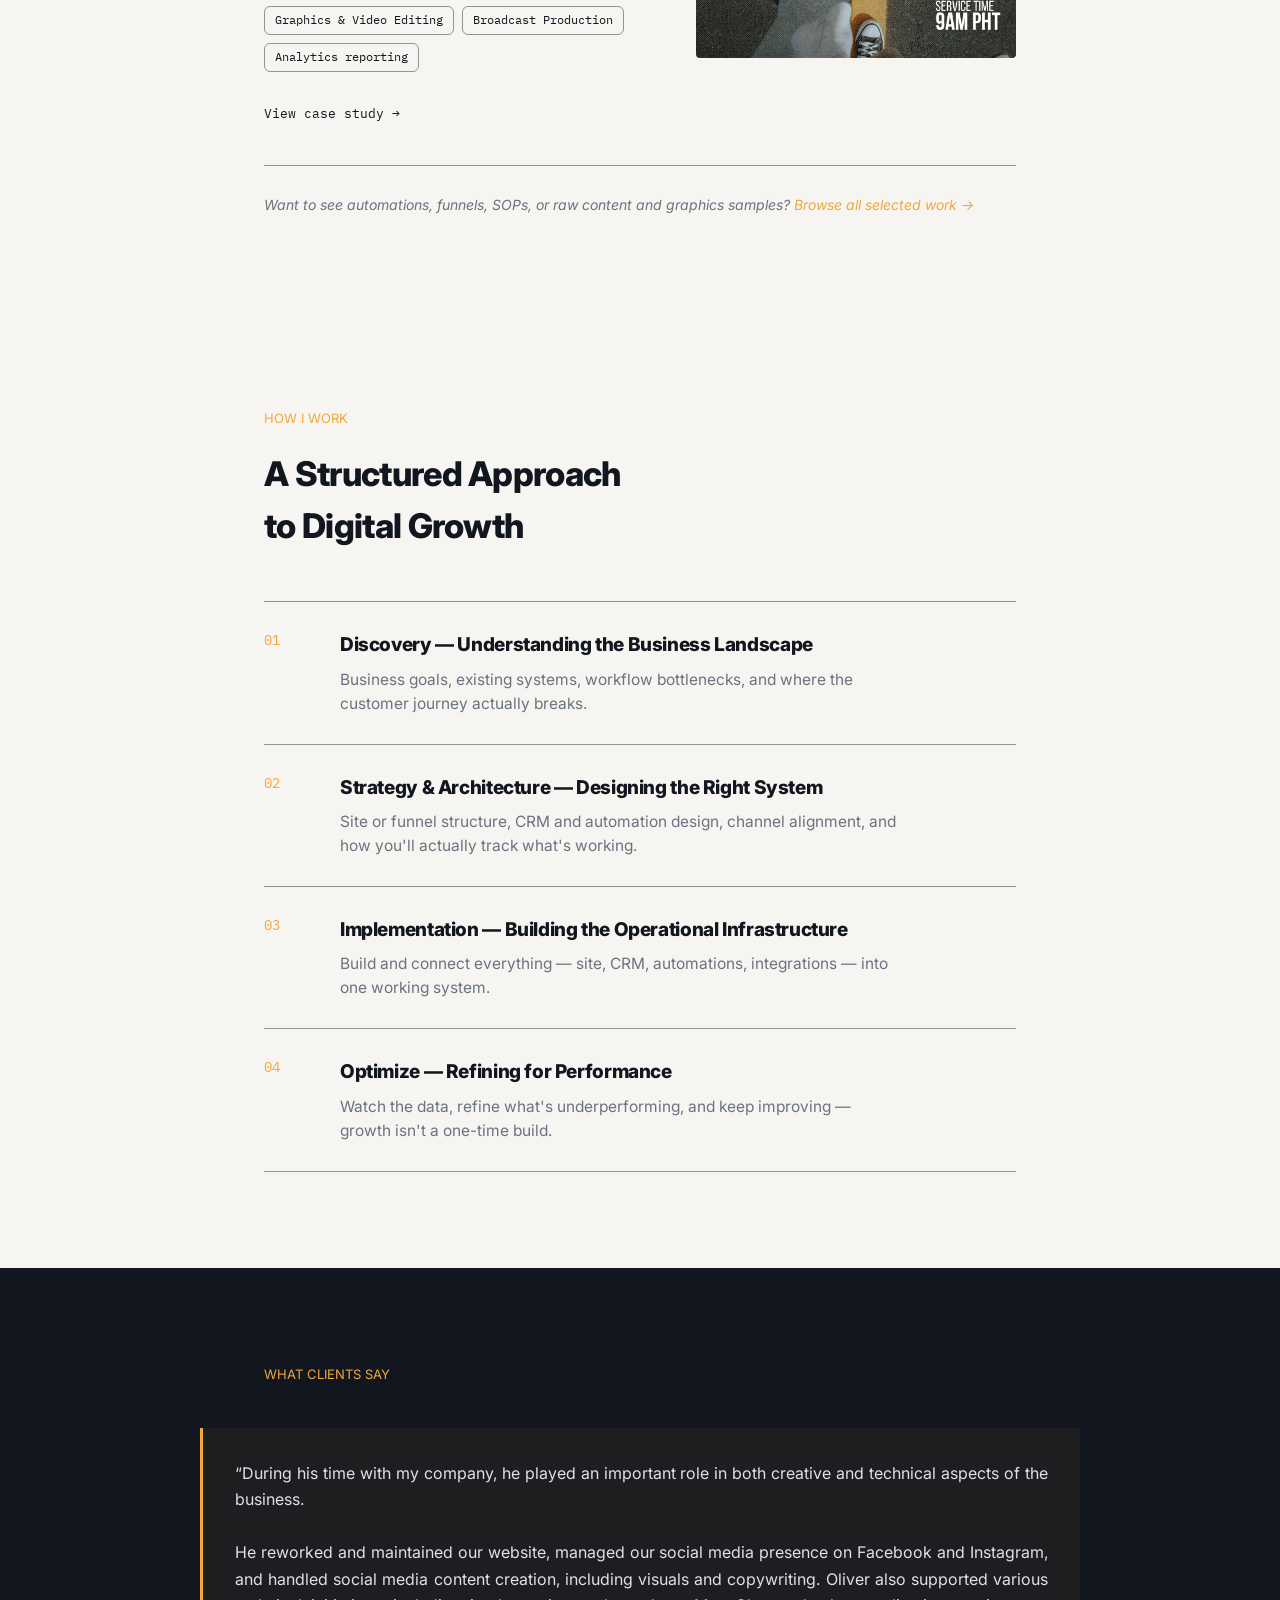
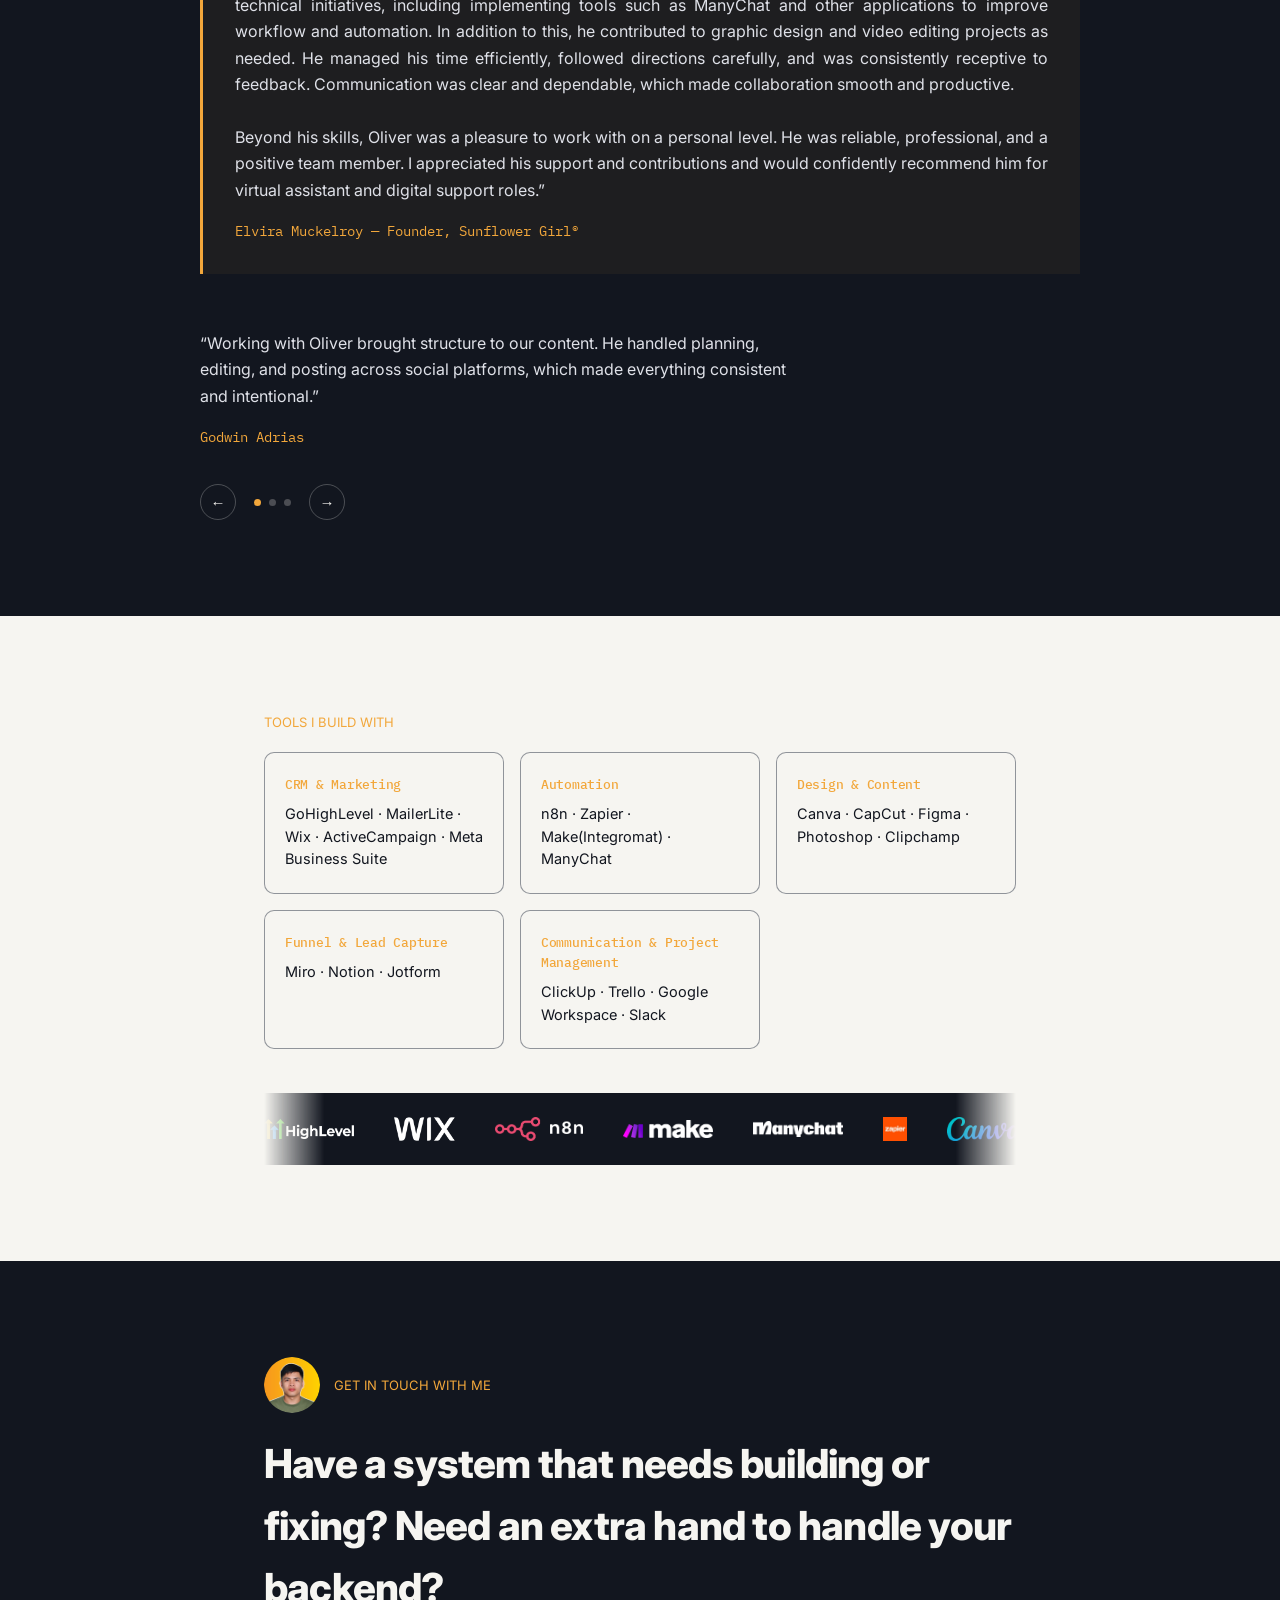
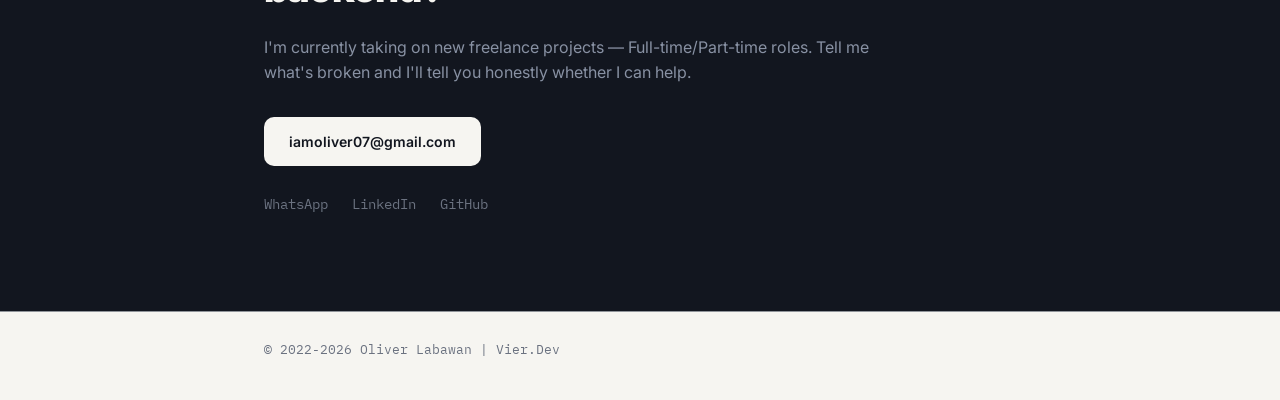
==== commit c5c181a5: "Update index.html" ====
--- a/index.html
+++ b/index.html
@@ -10,6 +10,7 @@
 <link href="https://fonts.googleapis.com/css2?family=IBM+Plex+Mono:wght@400;500&family=Inter:wght@400;500;600;700;800&display=swap" rel="stylesheet">
 <link rel="stylesheet" href="styles.css">
 <link rel="icon" type="image/png" href="images/favicon.ico">
+<link rel="stylesheet" href="pixel-hero.css?v=1">
 </head>
 <body>
 
@@ -31,14 +32,14 @@
 <main id="top">
 
   <!-- ============ HERO ============ -->
-   <section class="hero">
+  <section class="hero">
     <p class="tag">DIGITAL OPERATIONS SPECIALIST · PHILIPPINES</p>
     <div class="status-badge"><span class="status-dot"></span> Open for projects</div>
- 
+  
     <div class="hero-top">
       <h1>I build the systems<br>that hold a business<br>together.</h1>
       <div class="hero-photo-wrap">
-        <img class="hero-photo" src="images/Photo.jpg" alt="Oliver Labawan">
+        <div class="pixel-hero" id="pixelHero"></div>
         <div class="hero-badge">
           <svg class="badge-ring" viewBox="0 0 100 32" preserveAspectRatio="none">
             <rect x="1" y="1" width="98" height="30" rx="5" ry="5"/>
@@ -47,13 +48,13 @@
         </div>
       </div>
     </div>
- 
+  
     <p class="hero-sub" style="text-align: justify;">
-      Helping businesses connect their marketing efforts with the systems that support them — 
+      Helping businesses connect their marketing efforts with the systems that support them —
       from websites and CRM platforms to automation workflows and content ecosystems.
     </p>
     <div class="hero-actions">
-      <a href="#work" class="btn btn-primary">Explore My Work → </a>
+      <a href="#work" class="btn btn-primary">Explore My Work →</a>
       <a href="#contact" class="btn btn-ghost">Work with me</a>
     </div>
   </section>
@@ -315,5 +316,6 @@
 </footer>
 
 <script src="script.js"></script>
+<script src="pixel-hero.js?v=1"></script>
 </body>
 </html>
--- a/styles.css
+++ b/styles.css
@@ -130,7 +130,7 @@
   border: 1px solid var(--line-soft);
 }
 
-.wordmark{ font-weight: 800; font-size: 17px; letter-spacing: -0.01em; }
+.wordmark{ font-weight: 800; font-size: 20px; letter-spacing: -0.01em; margin-left: 56px;}
 .wordmark span{ color: var(--signal); }
 .topnav{ display: flex; align-items: center; gap: 28px; font-size: 15px; }
 .topnav a:not(.nav-cta){ color: var(--muted-on-paper); }
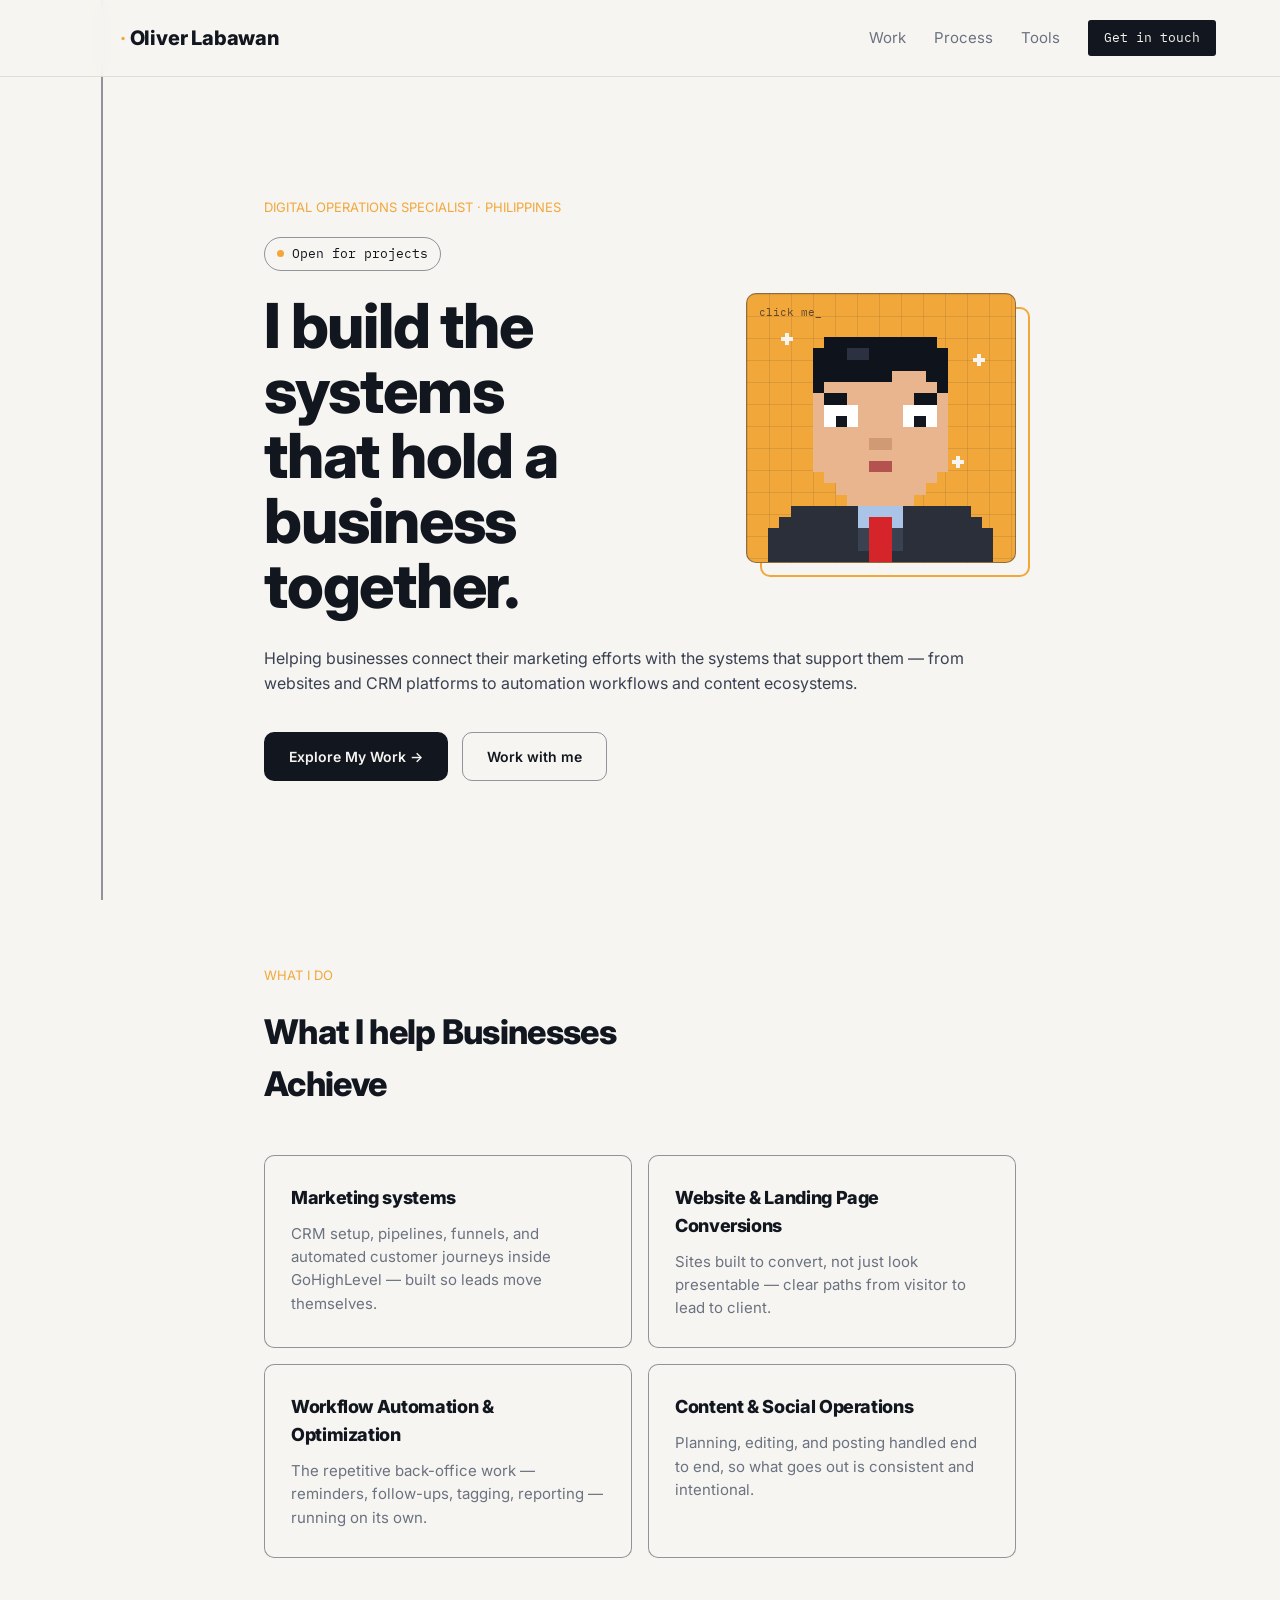
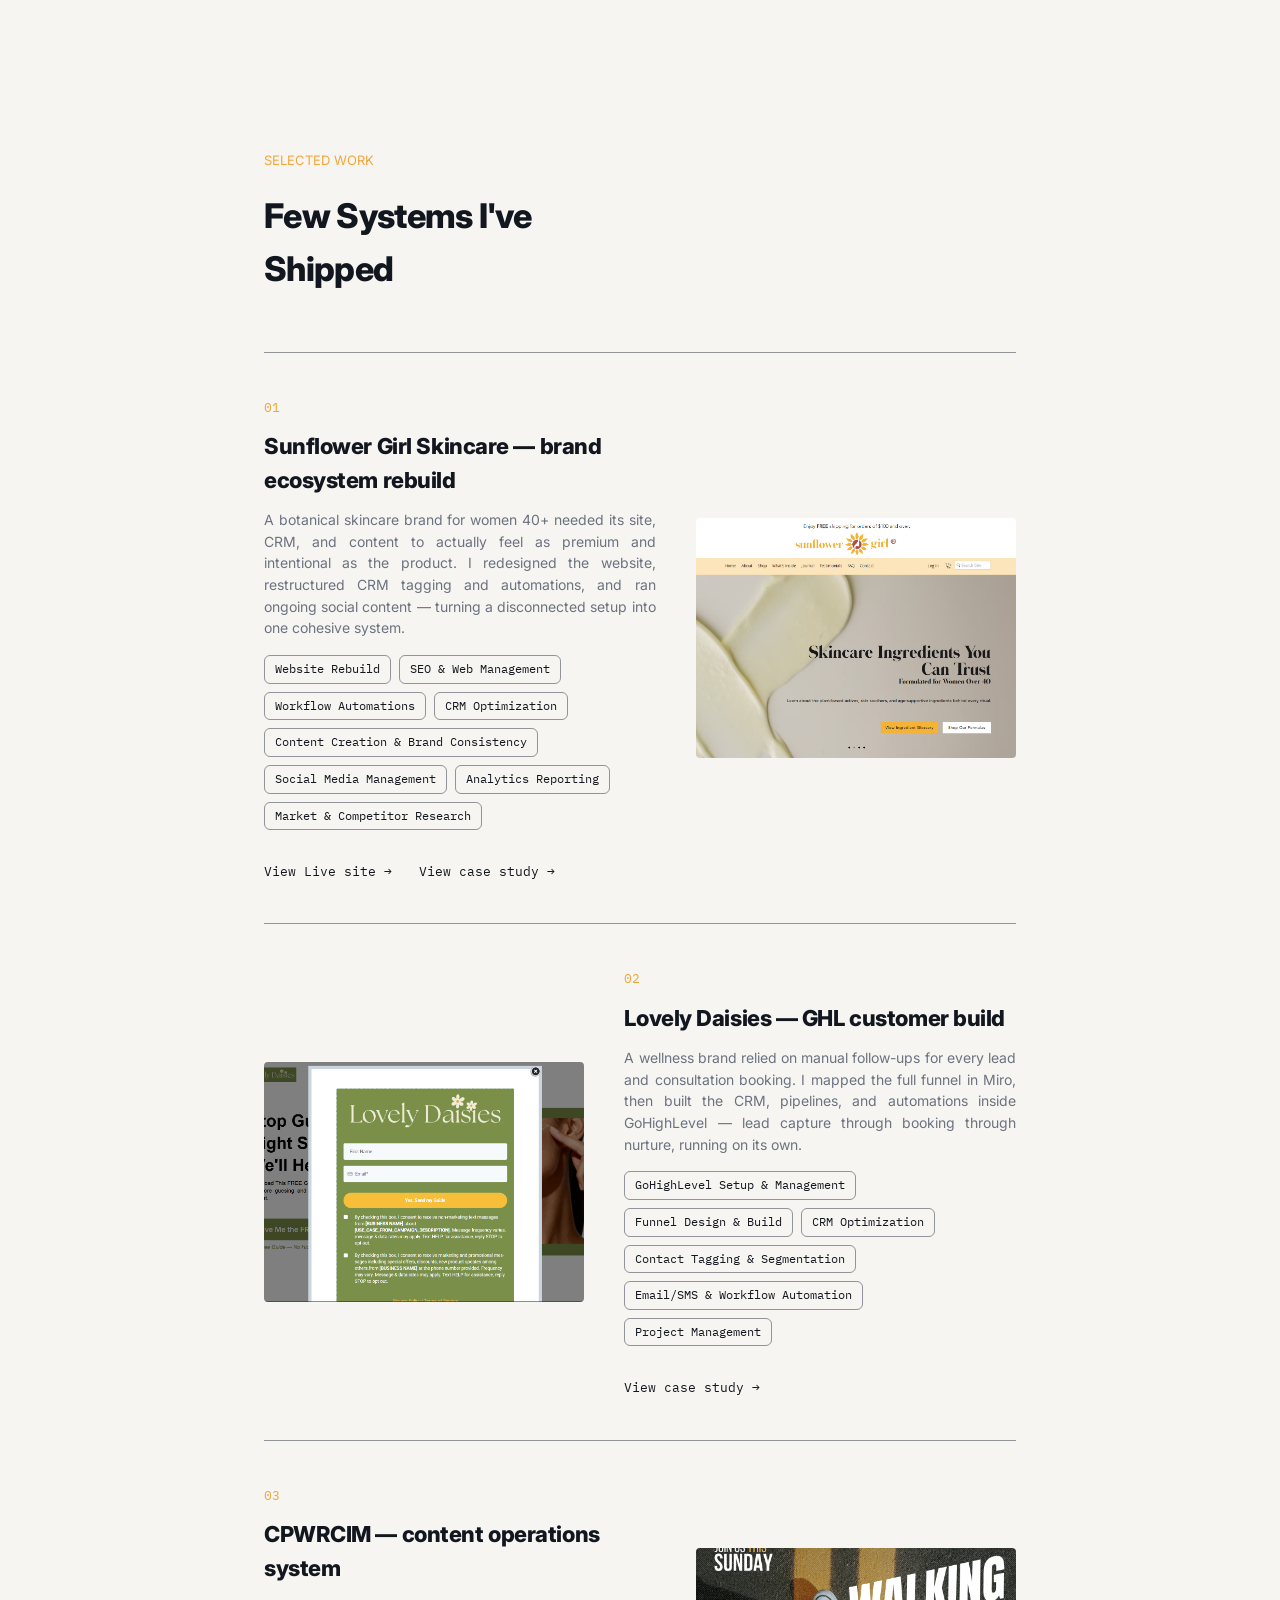
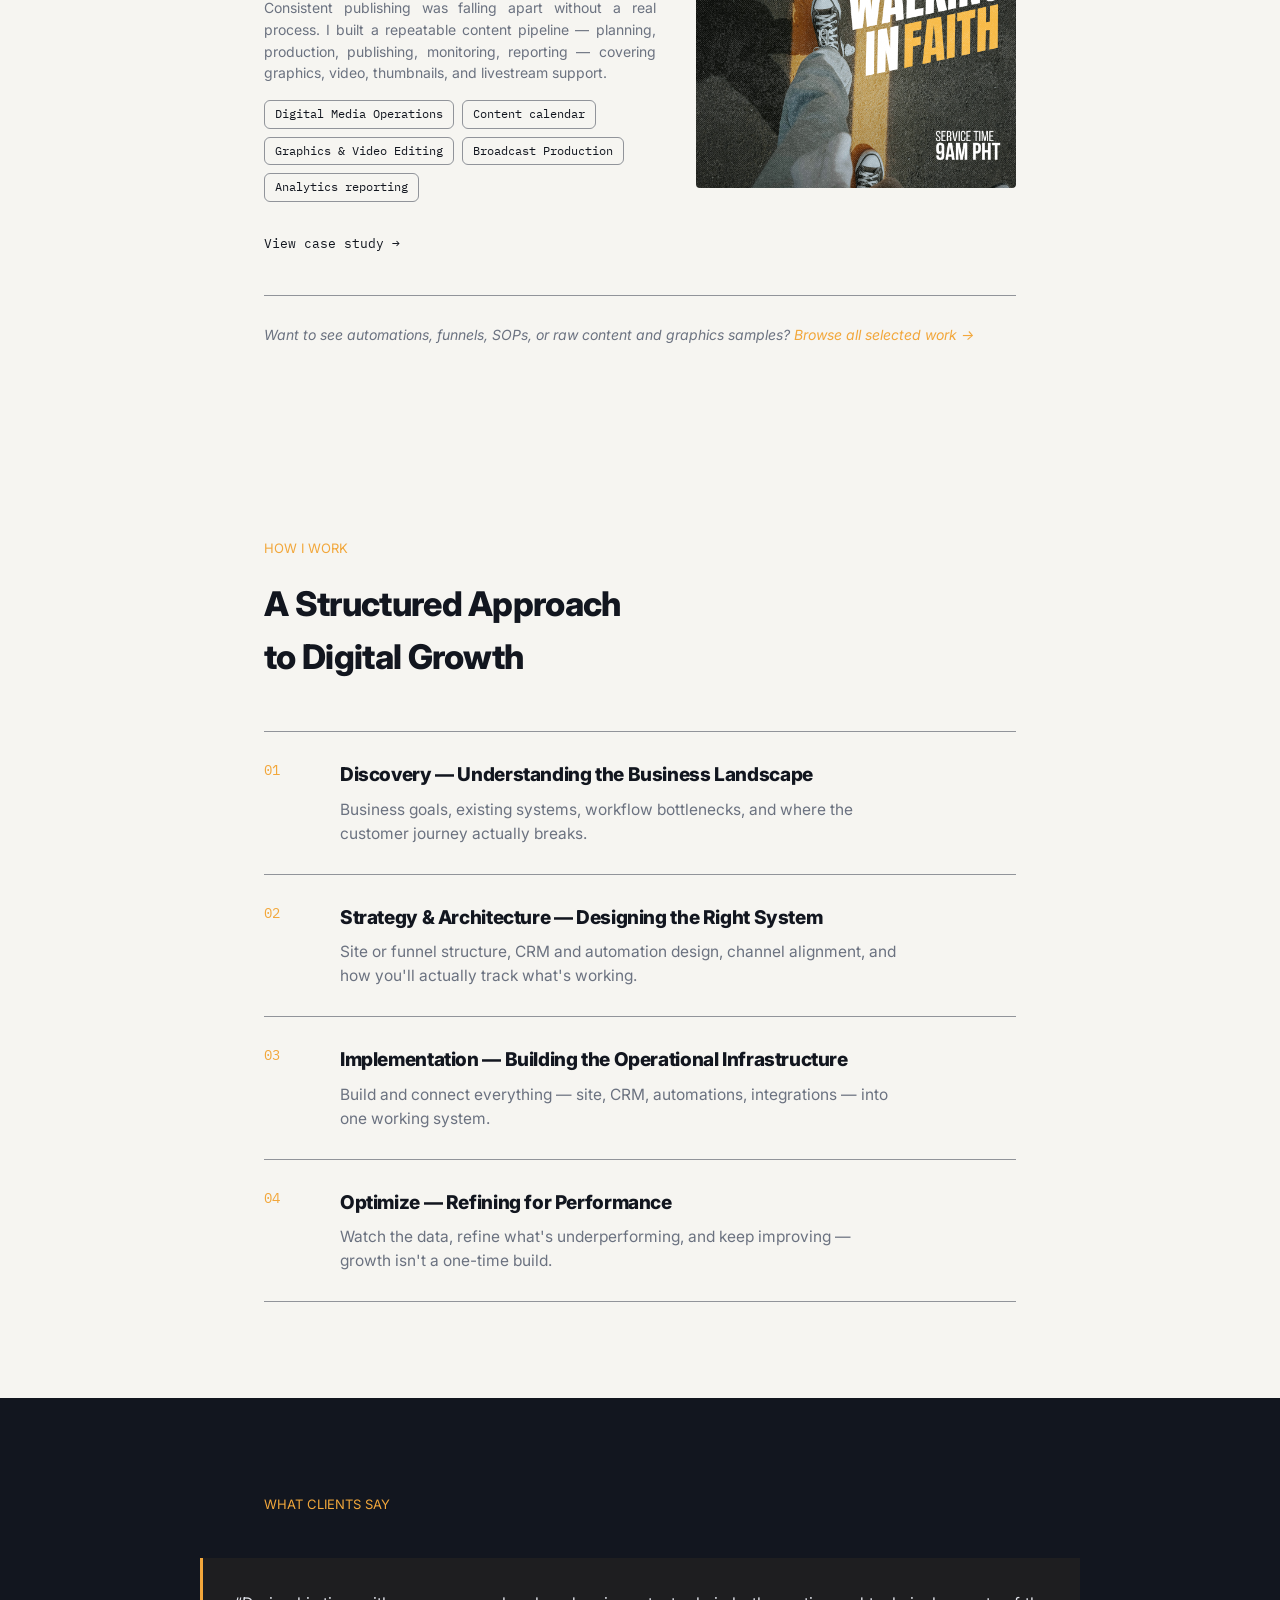
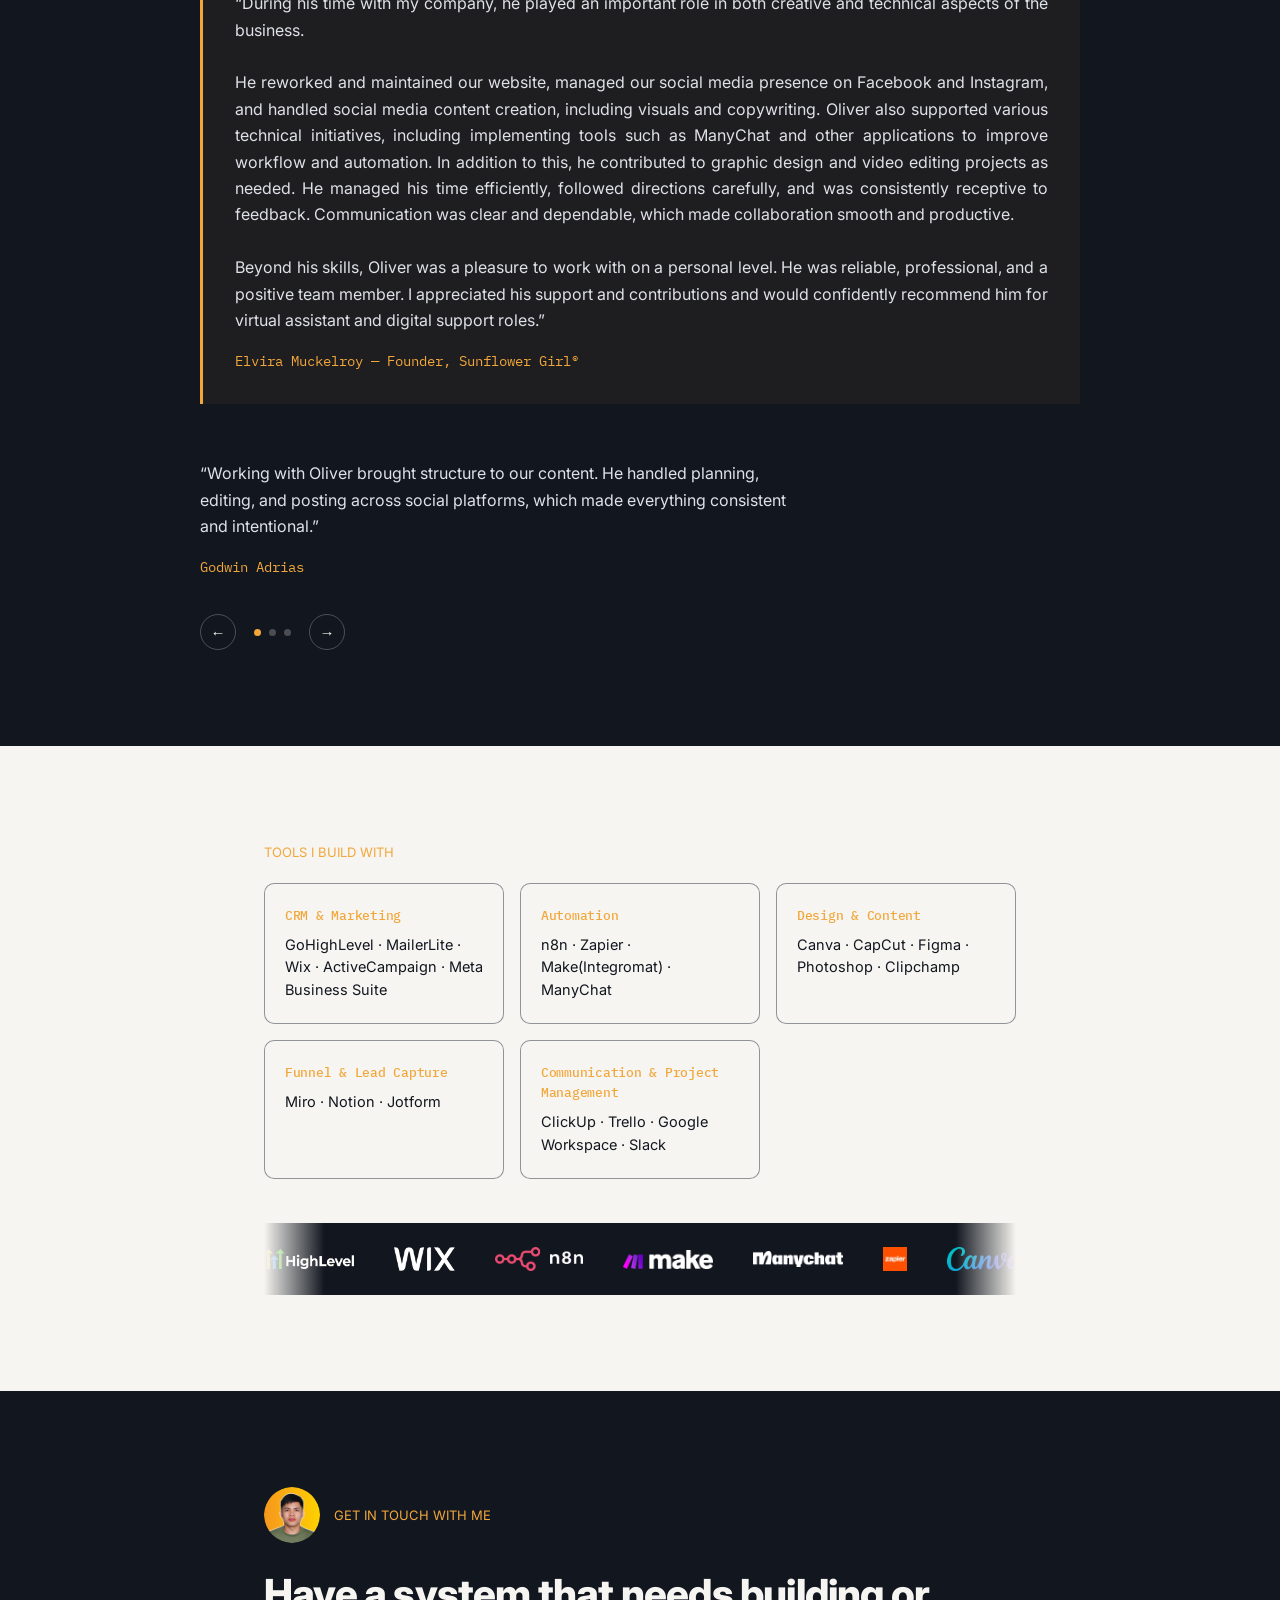
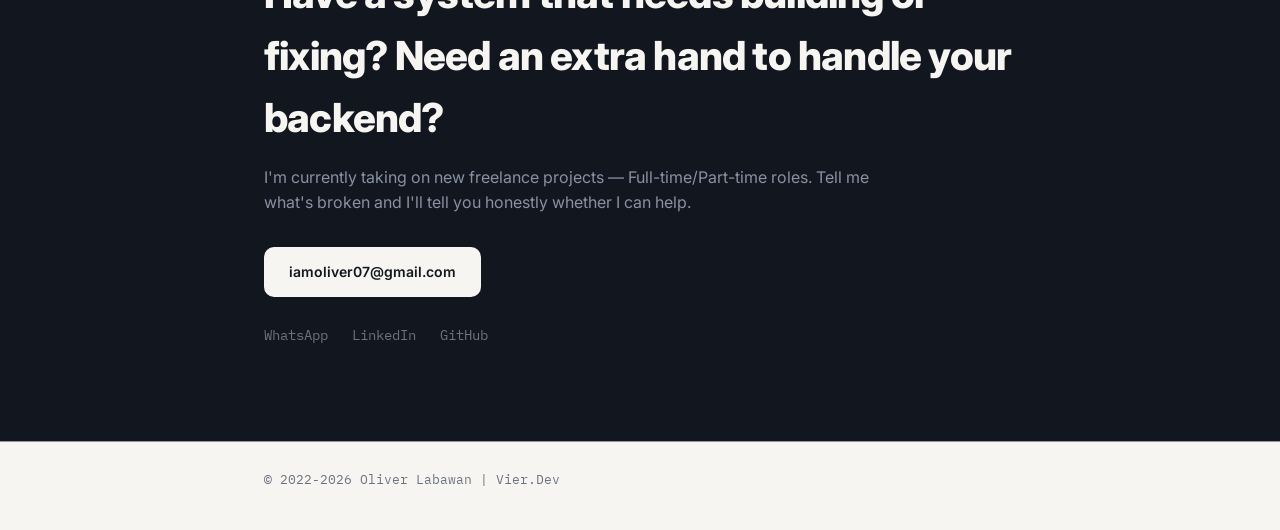
==== commit 0d53c391: "Update index.html" ====
--- a/index.html
+++ b/index.html
@@ -40,12 +40,6 @@
       <h1>I build the systems<br>that hold a business<br>together.</h1>
       <div class="hero-photo-wrap">
         <div class="pixel-hero" id="pixelHero"></div>
-        <div class="hero-badge">
-          <svg class="badge-ring" viewBox="0 0 100 32" preserveAspectRatio="none">
-            <rect x="1" y="1" width="98" height="30" rx="5" ry="5"/>
-          </svg>
-          GoHighLevel · n8n · Wix
-        </div>
       </div>
     </div>
   
--- a/pixel-hero.css
+++ b/pixel-hero.css
@@ -0,0 +1,90 @@
+/* Pixel hero character, replaces .hero-photo inside .hero-photo-wrap */
+.pixel-hero{
+  position: relative;
+  z-index: 2;
+  width: 270px;
+  height: 270px;
+  border-radius: 10px;
+  overflow: hidden;
+  cursor: pointer;
+  background-color: var(--signal);
+  background-image:
+    linear-gradient(rgba(18,22,31,0.10) 1px, transparent 1px),
+    linear-gradient(90deg, rgba(18,22,31,0.10) 1px, transparent 1px);
+  background-size: 22px 22px;
+  border: 1px solid var(--line-soft);
+  user-select: none;
+  -webkit-tap-highlight-color: transparent;
+}
+.pixel-hero:focus-visible{ outline: 2px solid var(--signal); outline-offset: 3px; }
+.pixel-hero svg{
+  position: absolute;
+  left: 8%;
+  bottom: 0;
+  width: 84%;
+  height: auto;
+  animation: px-bob 2.4s steps(2, end) infinite;
+}
+.pixel-hero.is-hopping svg{ animation: px-hop 0.45s steps(5, end); }
+@keyframes px-bob{ 0%,100%{ transform: translateY(0); } 50%{ transform: translateY(3px); } }
+@keyframes px-hop{ 0%{ transform: translateY(0); } 40%{ transform: translateY(-18px); } 100%{ transform: translateY(0); } }
+
+/* sparkles */
+.px-spark{
+  position: absolute;
+  width: 4px; height: 4px;
+  background: var(--paper);
+  box-shadow: 4px 0 var(--paper), -4px 0 var(--paper), 0 4px var(--paper), 0 -4px var(--paper);
+  animation: px-twinkle 2.2s steps(2, end) infinite;
+  pointer-events: none;
+}
+@keyframes px-twinkle{ 0%,100%{ opacity: 1; } 50%{ opacity: 0.15; } }
+
+/* hint */
+.px-hint{
+  position: absolute;
+  left: 12px; top: 10px;
+  font-family: var(--font-mono);
+  font-size: 11px;
+  color: rgba(18,22,31,0.65);
+  pointer-events: none;
+}
+.px-hint::after{ content: '_'; animation: px-caret 1s steps(1) infinite; }
+@keyframes px-caret{ 50%{ opacity: 0; } }
+.pixel-hero.has-clicked .px-hint{ display: none; }
+
+/* speech bubble */
+.px-bubble{
+  position: absolute;
+  left: 50%; top: 12px;
+  transform: translate(-50%, -6px);
+  background: var(--paper);
+  color: var(--ink);
+  font-family: var(--font-mono);
+  font-size: 12px;
+  line-height: 1.3;
+  padding: 7px 10px;
+  border-radius: 6px;
+  white-space: nowrap;
+  opacity: 0;
+  transition: opacity 0.15s ease, transform 0.15s ease;
+  pointer-events: none;
+}
+.px-bubble::after{
+  content: '';
+  position: absolute;
+  left: 50%; bottom: -5px;
+  width: 10px; height: 10px;
+  background: var(--paper);
+  transform: translateX(-50%) rotate(45deg);
+}
+.px-bubble.is-on{ opacity: 1; transform: translate(-50%, 0); }
+
+@media (max-width: 640px){
+  .pixel-hero{ width: 160px; height: 160px; }
+  .px-bubble{ font-size: 10px; padding: 5px 8px; }
+  .px-hint{ font-size: 10px; }
+}
+@media (prefers-reduced-motion: reduce){
+  .pixel-hero svg, .pixel-hero.is-hopping svg, .px-spark, .px-hint::after{ animation: none; }
+}
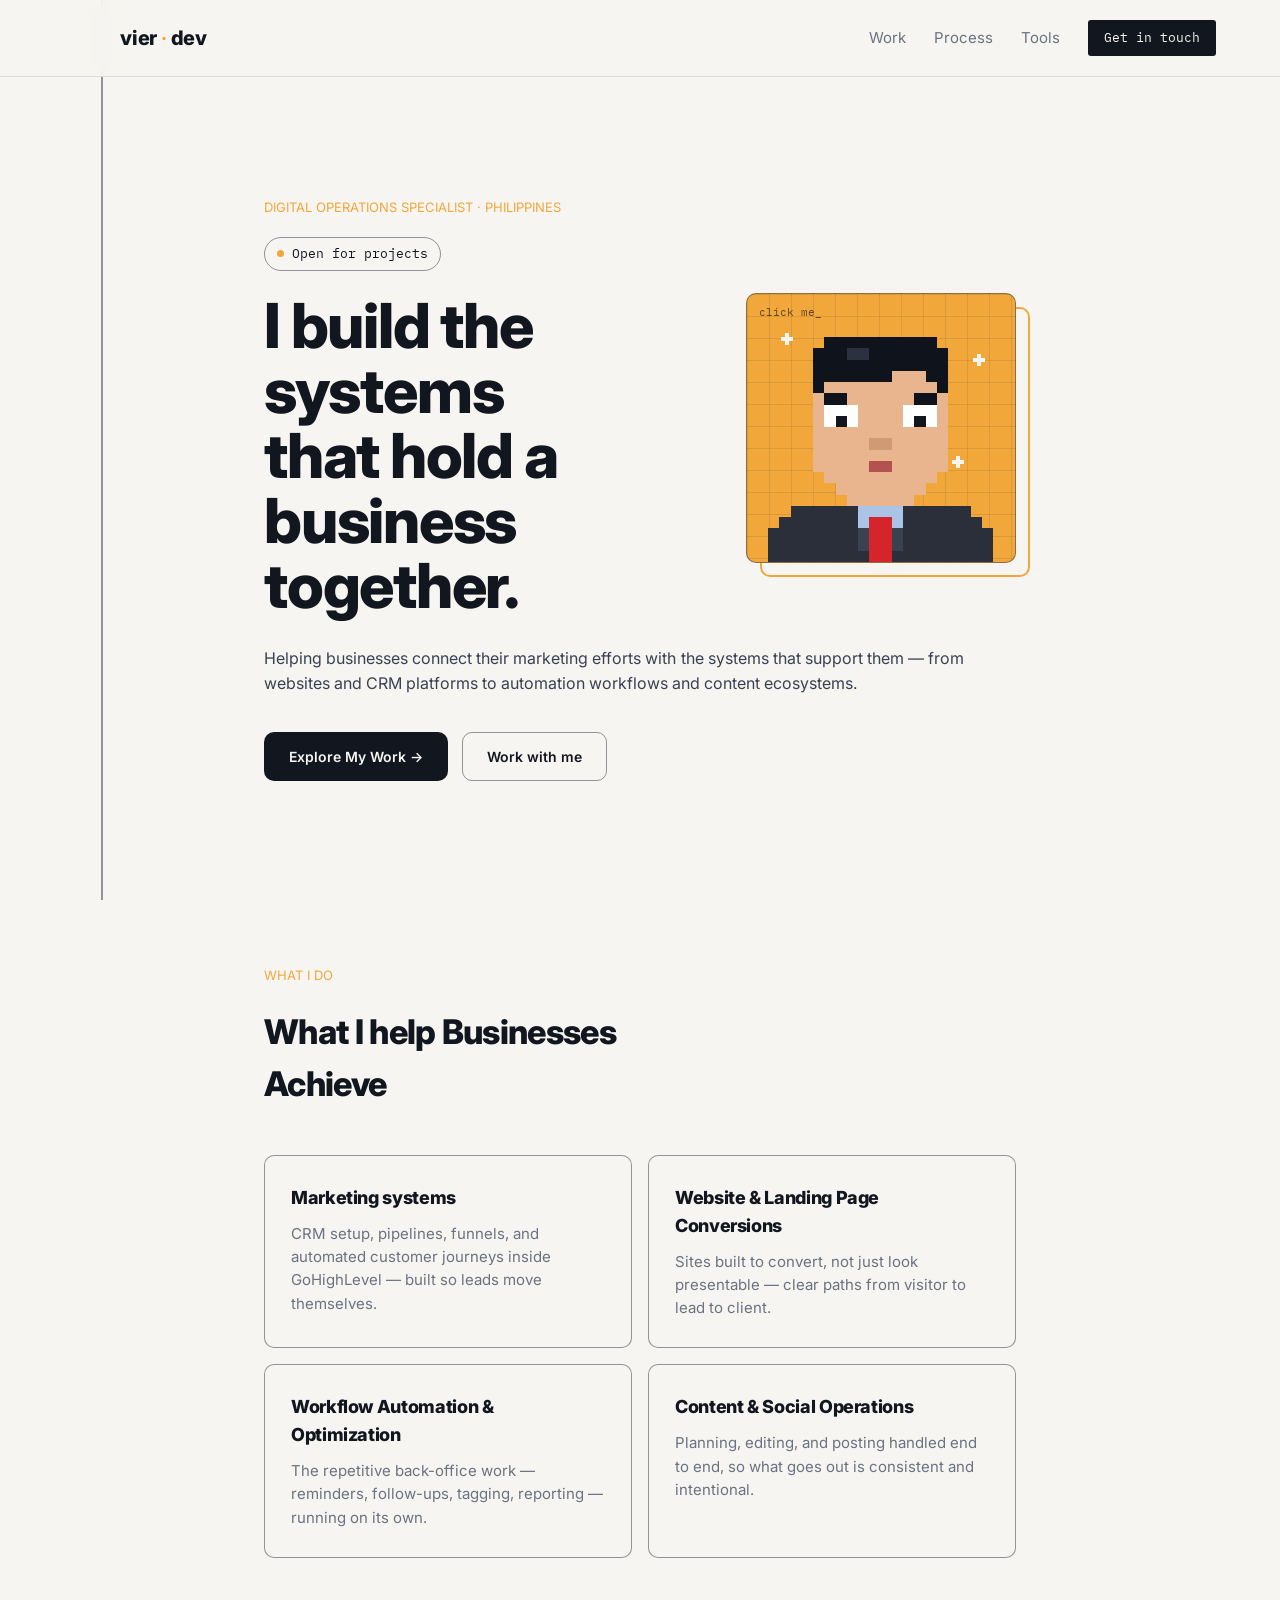
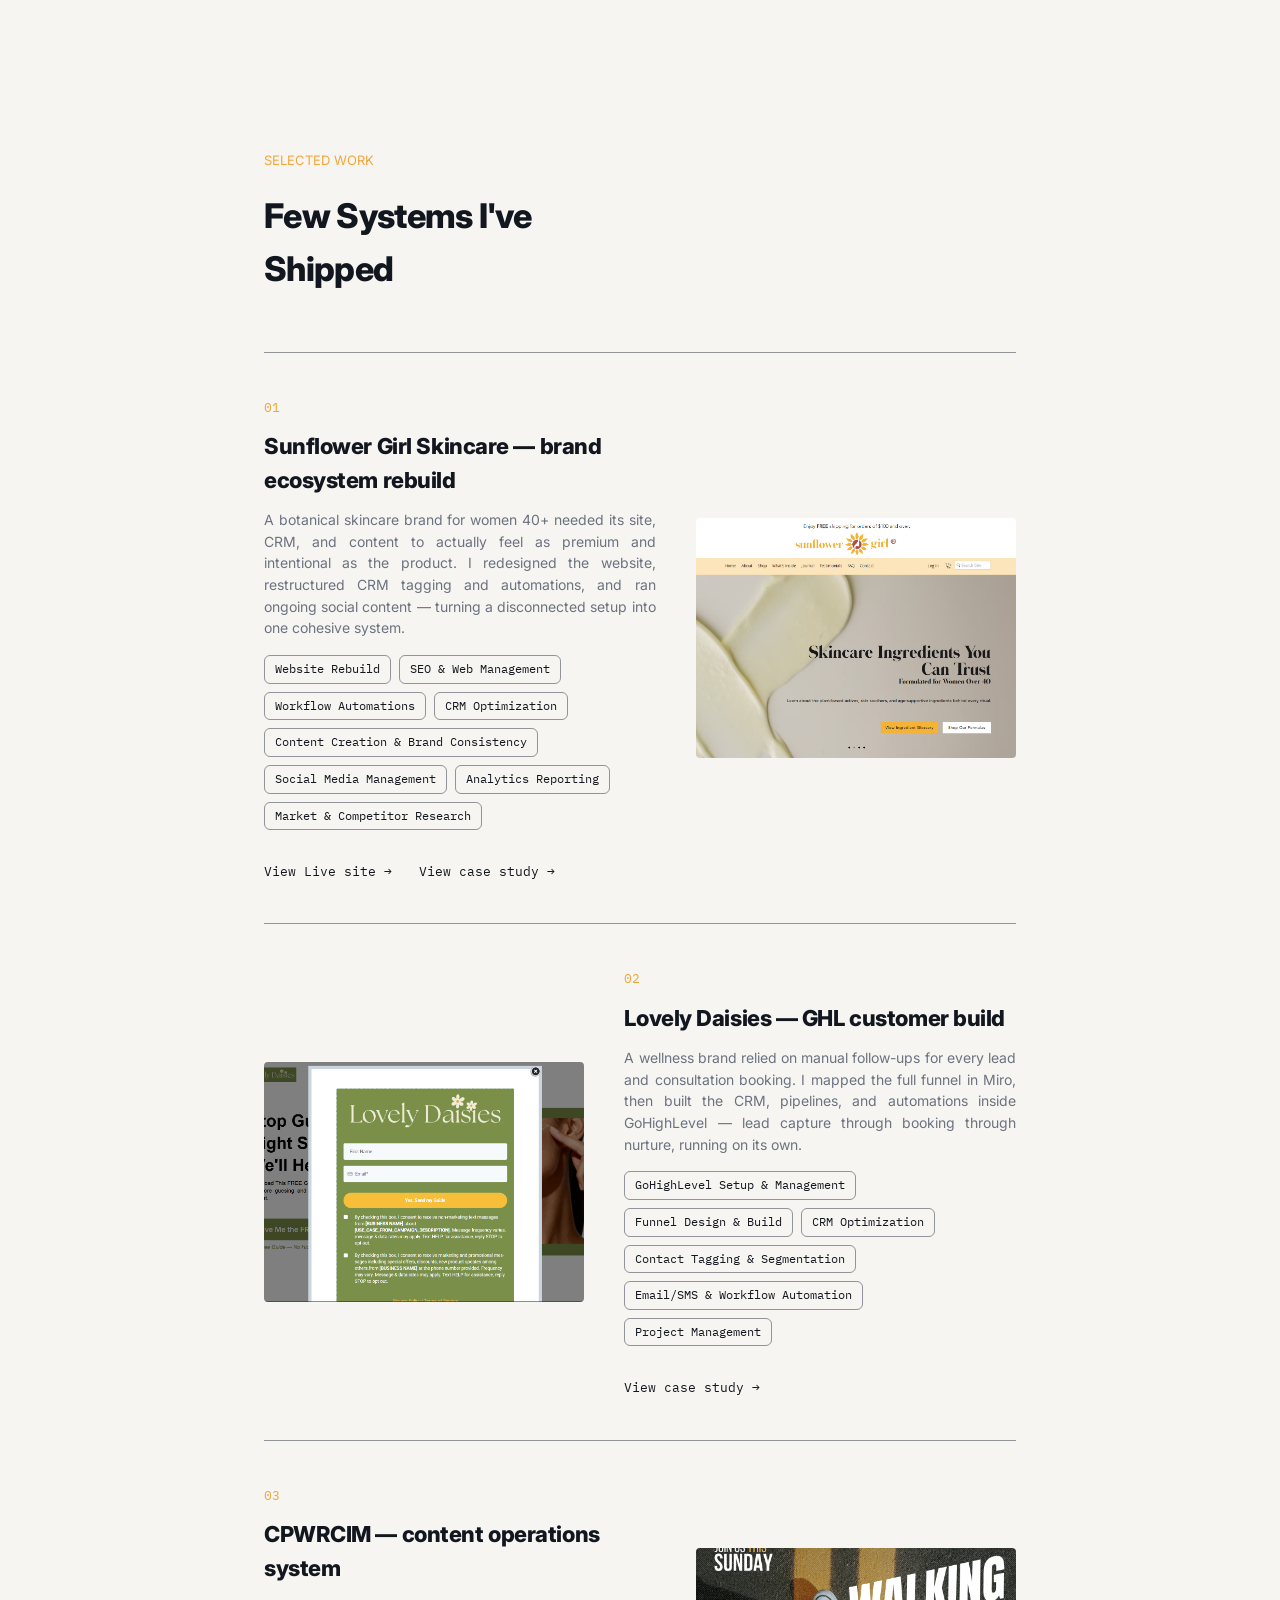
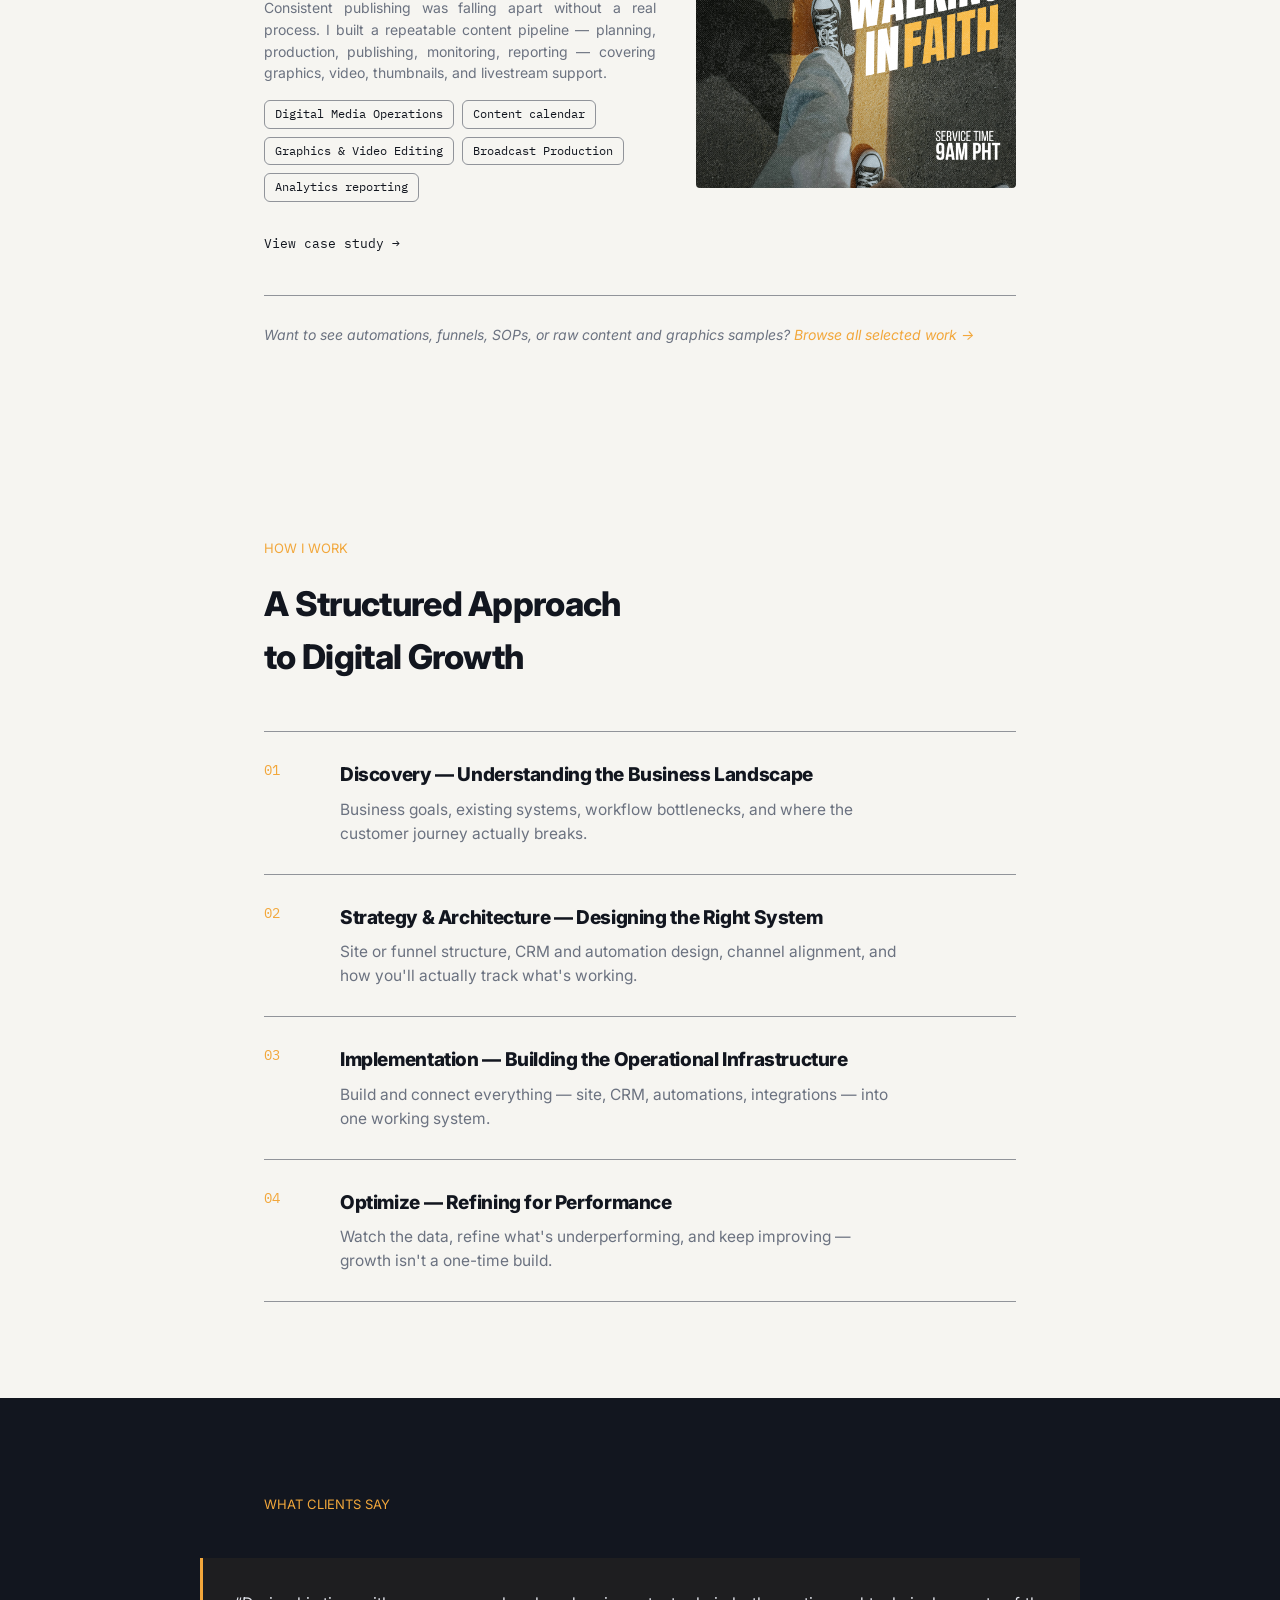
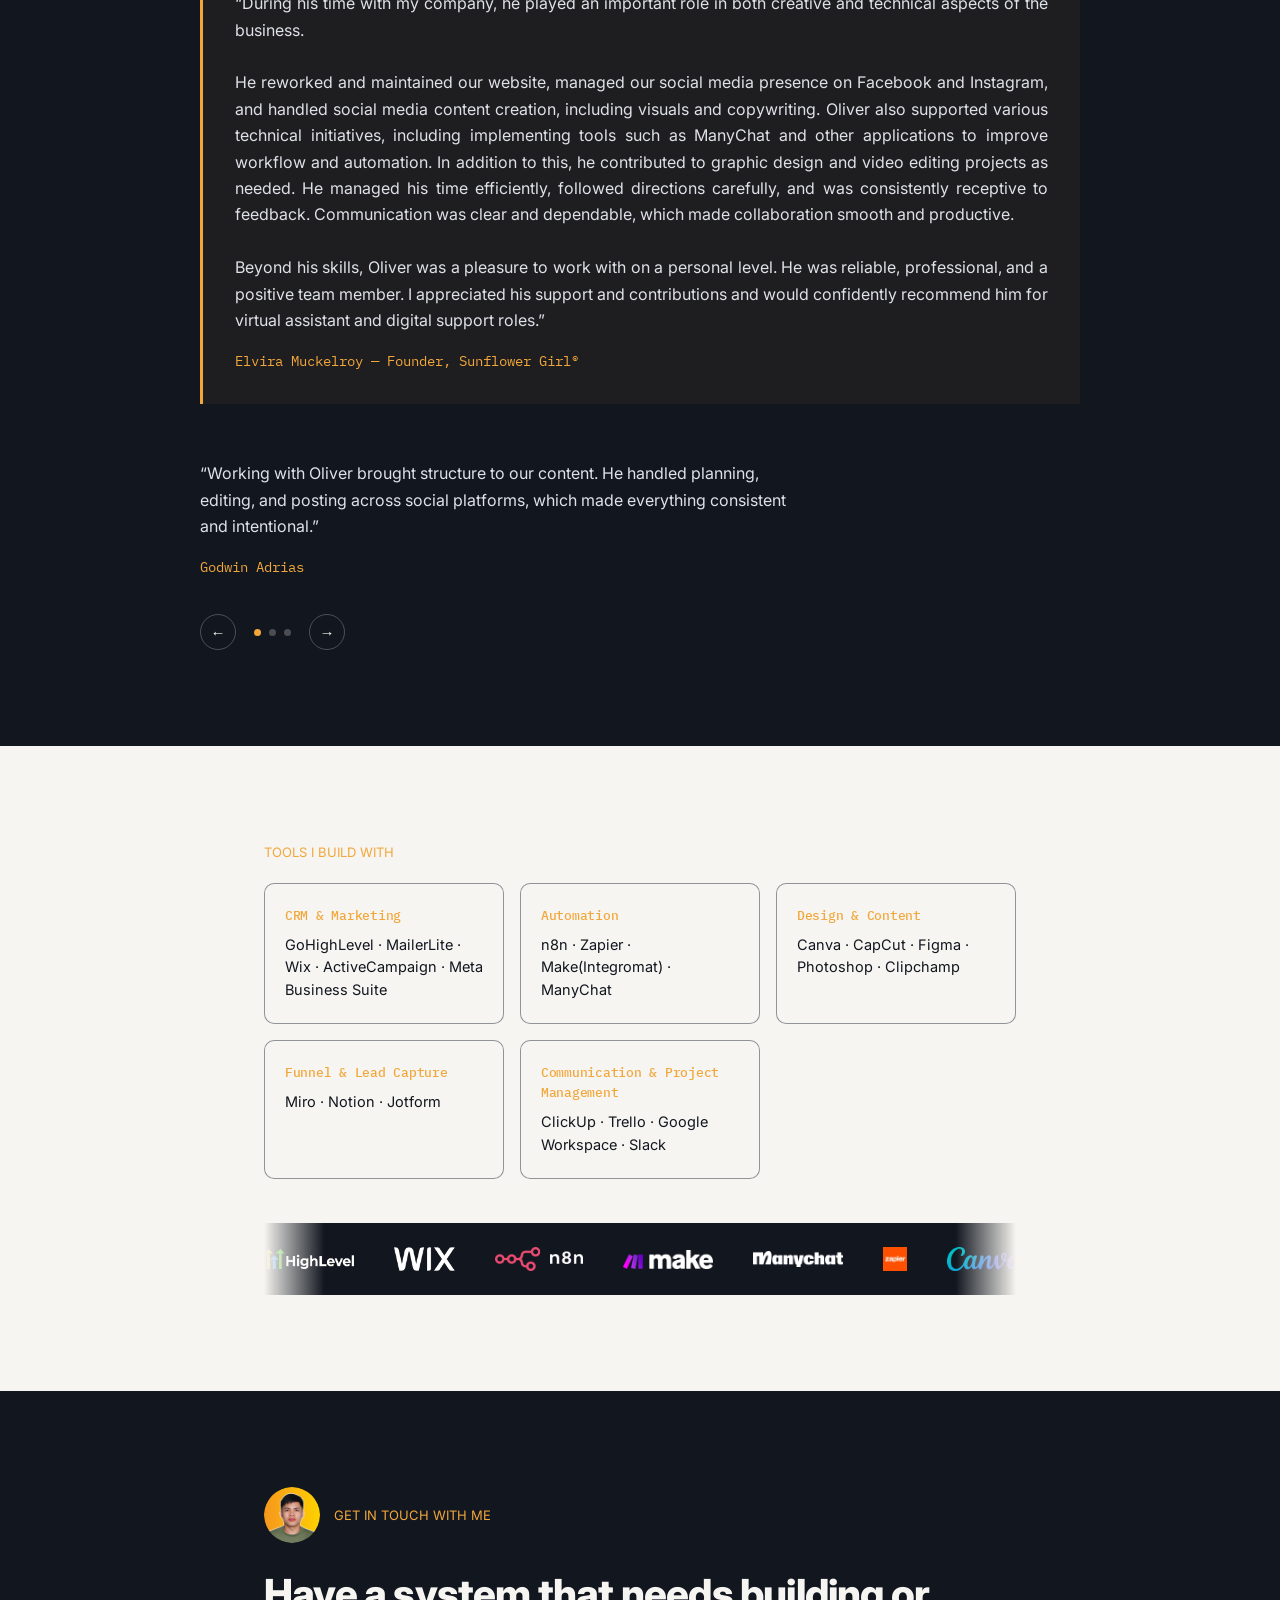
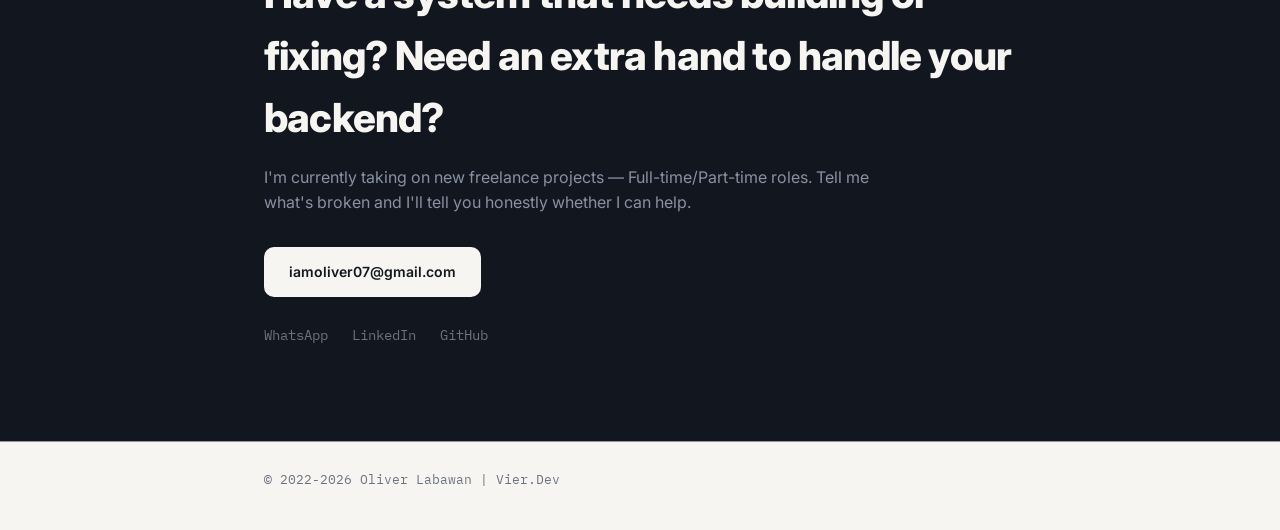
==== commit c035b1b0: "Update index.html" ====
--- a/index.html
+++ b/index.html
@@ -19,7 +19,7 @@
 <header class="topbar">
   <div>  
     <!-- <img class="topbar-photo" src="images/Photo.jpg" alt="Oliver Labawan"> -->
-    <a href="#top" class="wordmark"> <span><b>·</b></span> Oliver Labawan </a>
+    <a href="#top" class="wordmark"> vier <span><b>·</b></span> dev </a>
   </div>
   <nav class="topnav">
     <a href="#work">Work</a>
